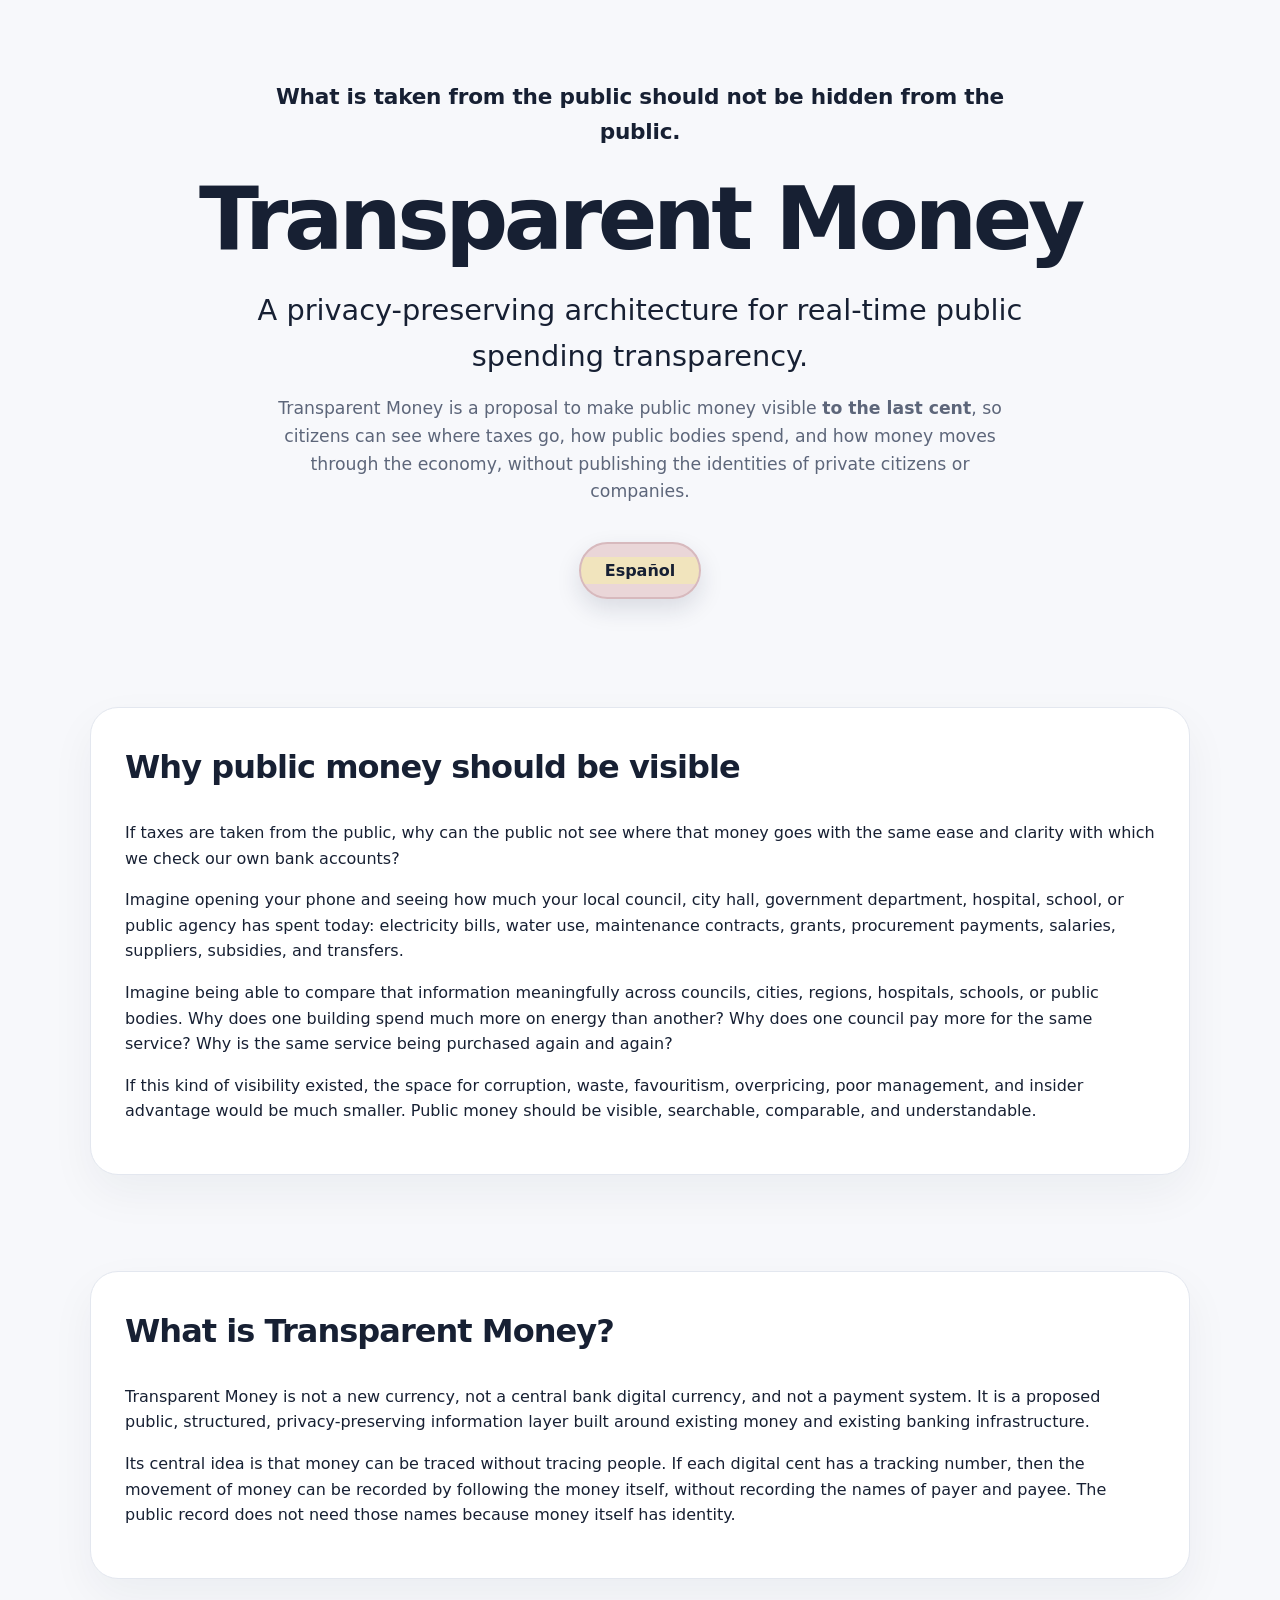
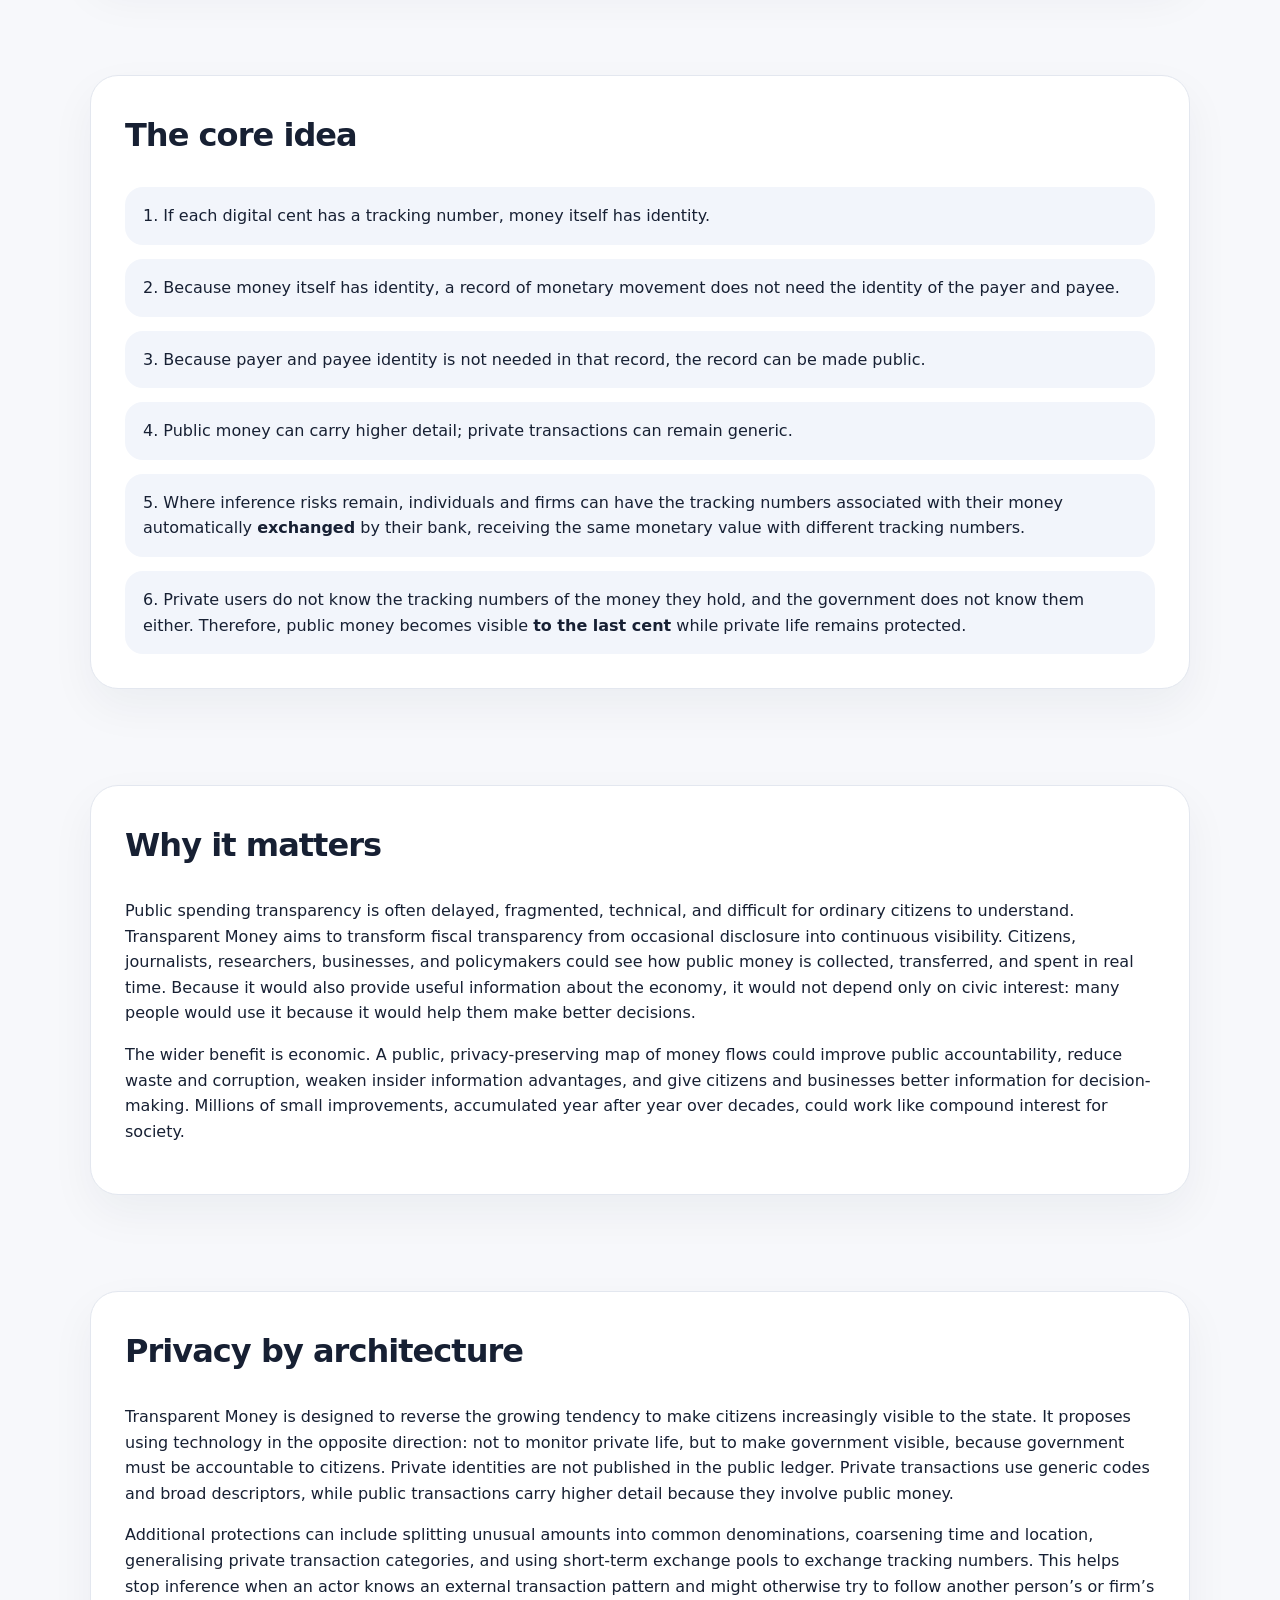
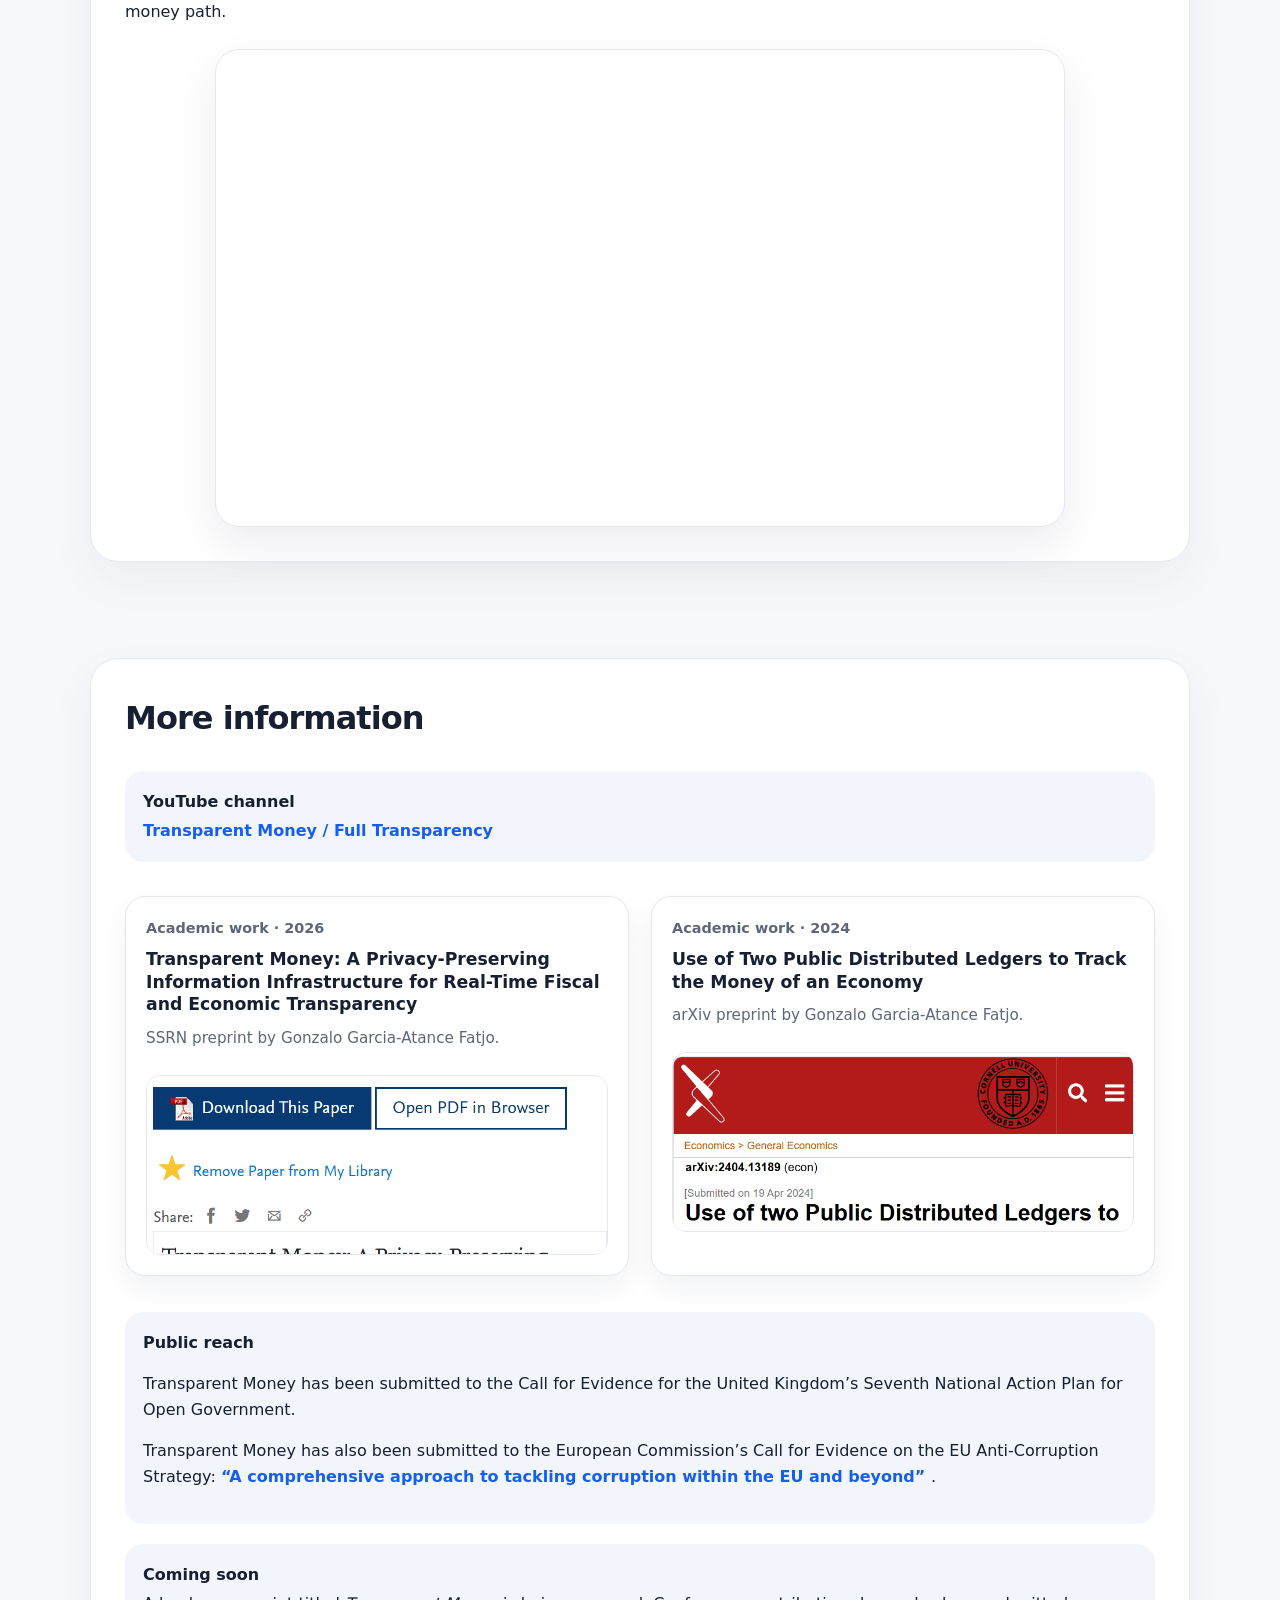
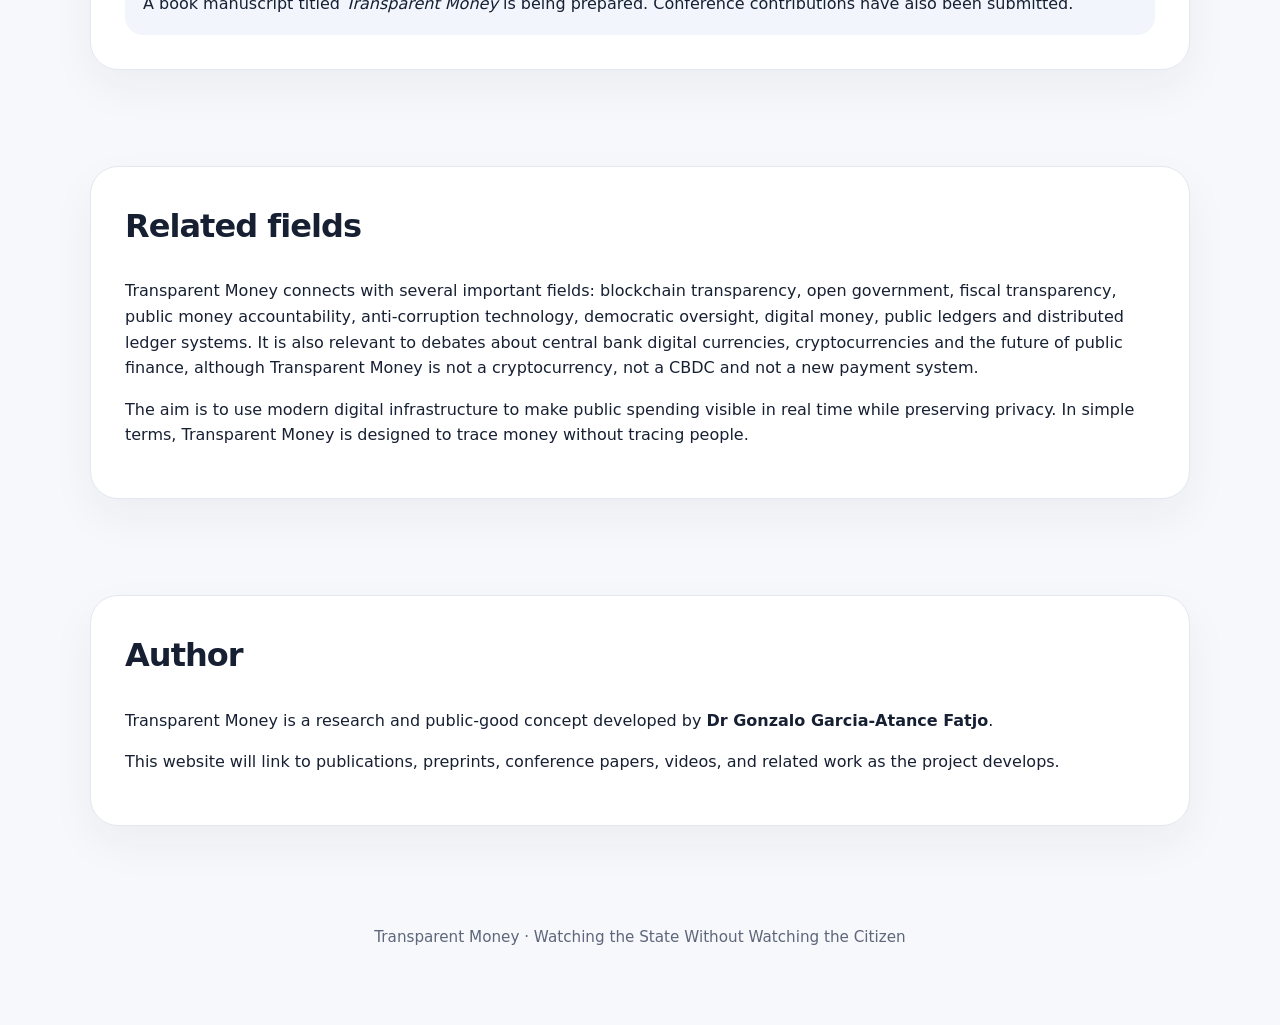
==== index.html @ a5cca890 "Update index.html" ====
<!DOCTYPE html>
<html lang="en">
<head>
  <meta charset="UTF-8">
  <meta name="viewport" content="width=device-width, initial-scale=1.0">

 <title>Transparent Money | Blockchain Transparency for Public Money, Open Government and Anti-Corruption</title>



<meta name="keywords" content="Transparent Money, blockchain transparency, public money, public spending transparency, fiscal transparency, open government, anti-corruption, democracy, digital money, privacy-preserving transparency, public ledger, distributed ledger, government spending, real-time transparency, CBDC, cryptocurrency, accountability, public finance">

  <meta name="description" content="Transparent Money is a privacy-preserving architecture for real-time public spending transparency. It proposes tracing money without tracing people.">

  <link rel="canonical" href="https://transparentmoney.org/">
  <link rel="alternate" hreflang="en" href="https://transparentmoney.org/">
  <link rel="alternate" hreflang="es" href="https://transparentmoney.org/es/">
  <link rel="icon" type="image/png" href="/favicon.png">
  <link rel="stylesheet" href="style.css">
</head>

<body>
  <main>
    <section class="hero">
      <div class="container">
        <p class="moral-tagline">
  What is taken from the public should not be hidden from the public.
</p>

        <h1>Transparent Money</h1>

        <p class="subtitle">
          A privacy-preserving architecture for real-time public spending transparency.
        </p>

        <p class="description">
           Transparent Money is a proposal to make public money visible <strong>to the last cent</strong>,
            so citizens can see where taxes go, how public bodies spend, and how money moves
            through the economy, without publishing the identities of private citizens or companies.
        </p>

        <div class="nav">
                 <a class="language-switch spanish-flag" href="es/">Español</a>
        </div>
      </div>
    </section>

    <section class="section" id="why-public-money">
      <div class="container">
        <div class="card">
          <h2>Why public money should be visible</h2>
    
          <p>
            If taxes are taken from the public, why can the public not see where that money goes
            with the same ease and clarity with which we check our own bank accounts?
          </p>
    
          <p>
            Imagine opening your phone and seeing how much your local council, city hall,
            government department, hospital, school, or public agency has spent today:
            electricity bills, water use, maintenance contracts, grants, procurement payments,
            salaries, suppliers, subsidies, and transfers.
          </p>
    
          <p>
            Imagine being able to compare that information meaningfully across councils,
            cities, regions, hospitals, schools, or public bodies. Why does one building spend
            much more on energy than another? Why does one council pay more for the same service?
            Why is the same service being purchased again and again?
          </p>
    
          <p>
            If this kind of visibility existed, the space for corruption, waste, favouritism,
            overpricing, poor management, and insider advantage would be much smaller.
            Public money should be visible, searchable, comparable, and understandable.
          </p>
        </div>
      </div>
    </section>
    
    <section class="section" id="what-is-transparent-money">
      <div class="container">
        <div class="card">
          <h2>What is Transparent Money?</h2>

          <p>
            Transparent Money is not a new currency, not a central bank digital currency,
            and not a payment system. It is a proposed public, structured, privacy-preserving
            information layer built around existing money and existing banking infrastructure.
          </p>

          <p>
            Its central idea is that money can be traced without tracing people. If each
            digital cent has a tracking number, then the movement of money can be recorded
            by following the money itself, without recording the names of payer and payee.
            The public record does not need those names because money itself has identity.
          </p>
        </div>
      </div>
    </section>

    <section class="section" id="core-idea">
      <div class="container">
        <div class="card">
          <h2>The core idea</h2>

          <div class="steps">
            <div class="step">1. If each digital cent has a tracking number, money itself has identity.</div>
            <div class="step">2. Because money itself has identity, a record of monetary movement does not need the identity of the payer and payee.</div>
            <div class="step">3. Because payer and payee identity is not needed in that record, the record can be made public.</div>
            <div class="step">4. Public money can carry higher detail; private transactions can remain generic.</div>
            <div class="step">5. Where inference risks remain, individuals and firms can have the tracking numbers associated with their money automatically <strong>exchanged</strong> by their bank, receiving the same monetary value with different tracking numbers.</div>
            <div class="step">6. Private users do not know the tracking numbers of the money they hold, and the government does not know them either. Therefore, public money becomes visible <strong>to the last cent</strong> while private life remains protected.</div>
          </div>
        </div>
      </div>
    </section>

    <section class="section" id="why-it-matters">
      <div class="container">
        <div class="card">
          <h2>Why it matters</h2>

         <p>
          Public spending transparency is often delayed, fragmented, technical, and difficult for ordinary
          citizens to understand. Transparent Money aims to transform fiscal transparency
          from occasional disclosure into continuous visibility. Citizens, journalists,
          researchers, businesses, and policymakers could see how public money is collected,
          transferred, and spent in real time. Because it would also provide useful information
          about the economy, it would not depend only on civic interest: many people would use
          it because it would help them make better decisions.
          </p>

          <p>
            The wider benefit is economic. A public, privacy-preserving map of money flows
            could improve public accountability, reduce waste and corruption, weaken insider
            information advantages, and give citizens and businesses better information for
            decision-making. Millions of small improvements, accumulated year after year over
            decades, could work like compound interest for society.
          </p>
        </div>
      </div>
    </section>

    <section class="section" id="privacy">
      <div class="container">
        <div class="card">
          <h2>Privacy by architecture</h2>

          <p>
            Transparent Money is designed to reverse the growing tendency to make citizens increasingly visible to the state.
            It proposes using technology in the opposite direction: not to monitor private life, but to make government visible,
            because government must be accountable to citizens. Private identities are not published in the public ledger. Private transactions
            use generic codes and broad descriptors, while public transactions carry higher
            detail because they involve public money.
          </p>

          <p>
            Additional protections can include splitting unusual amounts into common denominations,
            coarsening time and location, generalising private transaction categories, and using
            short-term exchange pools to exchange tracking numbers. This helps stop inference
            when an actor knows an external transaction pattern and might otherwise try to follow
            another person’s or firm’s money path.
          </p>

          <div class="video-wrapper">
            <iframe
              src="https://www.youtube.com/embed/ULdHFhtc_oI"
              title="Transparent Money video"
              allow="accelerometer; autoplay; clipboard-write; encrypted-media; gyroscope; picture-in-picture; web-share"
              allowfullscreen>
            </iframe>
          </div>
        </div>
      </div>
    </section>

  <section class="section" id="more-information">
  <div class="container">
    <div class="card">
      <h2>More information</h2>

      <div class="link-list">
        <div class="link-item">
          <strong>YouTube channel</strong>
          <a href="https://www.youtube.com/@FullTransparency-GA" target="_blank" rel="noopener">
            Transparent Money / Full Transparency
          </a>
        </div>


<div class="paper-grid">
  <a class="paper-card" href="https://papers.ssrn.com/sol3/papers.cfm?abstract_id=6553941" target="_blank" rel="noopener">
    <div class="paper-card-content">
      <div class="paper-label">Academic work · 2026</div>
      <h3>Transparent Money: A Privacy-Preserving Information Infrastructure for Real-Time Fiscal and Economic Transparency</h3>
      <p>SSRN preprint by Gonzalo Garcia-Atance Fatjo.</p>
   
    </div>
    <img src="images/SSRN.png" alt="SSRN preprint page for Transparent Money">
  </a>

  <a class="paper-card" href="https://arxiv.org/abs/2404.13189" target="_blank" rel="noopener">
    <div class="paper-card-content">
      <div class="paper-label">Academic work · 2024</div>
      <h3>Use of Two Public Distributed Ledgers to Track the Money of an Economy</h3>
      <p>arXiv preprint by Gonzalo Garcia-Atance Fatjo.</p>
    
    </div>
    <img src="images/arxiv.png" alt="arXiv preprint page for Use of Two Public Distributed Ledgers to Track the Money of an Economy">
  </a>
</div>

      
<div class="link-list">
  <div class="link-item">
    <strong>Public reach</strong>
    <p>
      Transparent Money has been submitted to the Call for Evidence for the United Kingdom’s
      Seventh National Action Plan for Open Government.
    </p>
    <p>
      Transparent Money has also been submitted to the European Commission’s Call for Evidence
      on the EU Anti-Corruption Strategy:
      <a href="https://ec.europa.eu/info/law/better-regulation/have-your-say/initiatives/17212-EU-anti-corruption-strategy-a-comprehensive-approach-to-tackling-corruption-within-the-EU-and-beyond/F33502503_en" target="_blank" rel="noopener">
        “A comprehensive approach to tackling corruption within the EU and beyond”
      </a>.
    </p>
  </div>
</div>
        </div>
    <div class="link-list">
        <div class="link-item">
          <strong>Coming soon</strong>
          A book manuscript titled <em>Transparent Money</em> is being prepared.
          Conference contributions have also been submitted.
        </div>
         </a>
        </div>
      </div>
    </div>
  </div>
</section>


    
 <section class="section" id="related-fields">
  <div class="container">
    <div class="card">
      <h2>Related fields</h2>

      <p>
        Transparent Money connects with several important fields: blockchain transparency,
        open government, fiscal transparency, public money accountability, anti-corruption
        technology, democratic oversight, digital money, public ledgers and distributed ledger
        systems. It is also relevant to debates about central bank digital currencies,
        cryptocurrencies and the future of public finance, although Transparent Money is not
        a cryptocurrency, not a CBDC and not a new payment system.
      </p>

      <p>
        The aim is to use modern digital infrastructure to make public spending visible in
        real time while preserving privacy. In simple terms, Transparent Money is designed
        to trace money without tracing people.
      </p>
    </div>
  </div>
</section>
    
    <section class="section" id="author">
      <div class="container">
        <div class="card">
          <h2>Author</h2>

          <p>
            Transparent Money is a research and public-good concept developed by
            <strong>Dr Gonzalo Garcia-Atance Fatjo</strong>.
          </p>

          <p>
            This website will link to publications, preprints, conference papers, videos,
            and related work as the project develops.
          </p>
        </div>
      </div>
    </section>
   
  </main>

  <footer>
    <div class="container">
      <p>
        Transparent Money · Watching the State Without Watching the Citizen
      </p>
    </div>
  </footer>
  
  <!-- Cloudflare Web Analytics -->
  <script defer src='https://static.cloudflareinsights.com/beacon.min.js' data-cf-beacon='{"token": "f0935cd1b47f458ba0637c653352cdf0"}'></script>
  <!-- End Cloudflare Web Analytics -->
</body>
</html>
---- style.css ----
:root {
  --bg: #f7f8fb;
  --text: #172033;
  --muted: #5d667a;
  --card: #ffffff;
  --line: #e3e7ef;
  --accent: #155eef;
  --accent-dark: #0f3fa8;
}

* {
  box-sizing: border-box;
}

body {
  margin: 0;
  font-family: system-ui, -apple-system, BlinkMacSystemFont, "Segoe UI", sans-serif;
  background: var(--bg);
  color: var(--text);
  line-height: 1.6;
}

.container {
  width: min(1100px, 92%);
  margin: 0 auto;
}

.hero {
  padding: 80px 0 60px;
  text-align: center;
}

.badge {
  display: inline-block;
  padding: 6px 14px;
  border: 1px solid var(--line);
  border-radius: 999px;
  background: white;
  color: var(--muted);
  font-size: 0.9rem;
  margin-bottom: 24px;
}

h1 {
  font-size: clamp(2.8rem, 7vw, 5.5rem);
  line-height: 1;
  margin: 0;
  letter-spacing: -0.05em;
}

.subtitle {
  font-size: clamp(1.2rem, 3vw, 1.8rem);
  margin: 24px auto 16px;
  max-width: 780px;
  color: var(--text);
}

.description {
  max-width: 760px;
  margin: 0 auto 36px;
  color: var(--muted);
  font-size: 1.08rem;
}

.language-grid {
  display: grid;
  grid-template-columns: repeat(2, minmax(0, 1fr));
  gap: 18px;
  max-width: 720px;
  margin: 0 auto;
}

.language-card {
  display: block;
  padding: 28px;
  background: var(--card);
  border: 1px solid var(--line);
  border-radius: 24px;
  text-decoration: none;
  color: var(--text);
  box-shadow: 0 18px 45px rgba(20, 30, 60, 0.06);
  transition: transform 0.18s ease, box-shadow 0.18s ease;
}

.language-card:hover {
  transform: translateY(-3px);
  box-shadow: 0 22px 55px rgba(20, 30, 60, 0.10);
}

.language-card h2 {
  margin: 0 0 8px;
  font-size: 1.5rem;
}

.language-card p {
  margin: 0;
  color: var(--muted);
}

.section {
  padding: 48px 0;
}

.card {
  background: var(--card);
  border: 1px solid var(--line);
  border-radius: 28px;
  padding: 34px;
  box-shadow: 0 18px 45px rgba(20, 30, 60, 0.05);
}

.card h2 {
  margin-top: 0;
  font-size: 2rem;
  letter-spacing: -0.03em;
}

.steps {
  display: grid;
  gap: 14px;
  margin-top: 20px;
}

.step {
  padding: 16px 18px;
  border-radius: 18px;
  background: #f2f5fb;
  color: var(--text);
}

footer {
  padding: 36px 0 60px;
  text-align: center;
  color: var(--muted);
  font-size: 0.95rem;
}

@media (max-width: 700px) {
  .hero {
    padding-top: 54px;
  }

  .language-grid {
    grid-template-columns: 1fr;
  }

  .card {
    padding: 24px;
  }
}

.nav {
  display: flex;
  justify-content: center;
  gap: 12px;
  flex-wrap: wrap;
  margin-top: 28px;
}

.nav a,
.button-link {
  display: inline-block;
  padding: 10px 16px;
  border-radius: 999px;
  background: var(--card);
  border: 1px solid var(--line);
  color: var(--text);
  text-decoration: none;
  font-weight: 600;
}

.nav a:hover,
.button-link:hover {
  border-color: var(--accent);
  color: var(--accent);
}

.video-wrapper {
  position: relative;
  width: 100%;
  max-width: 850px;
  margin: 24px auto 0;
  aspect-ratio: 16 / 9;
  border-radius: 24px;
  overflow: hidden;
  border: 1px solid var(--line);
  box-shadow: 0 18px 45px rgba(20, 30, 60, 0.08);
}

.video-wrapper iframe {
  width: 100%;
  height: 100%;
  border: 0;
}

.link-list {
  display: grid;
  gap: 16px;
  margin-top: 20px;
}

.link-item {
  padding: 18px;
  border-radius: 18px;
  background: #f2f5fb;
}

.link-item strong {
  display: block;
  margin-bottom: 4px;
}

.link-item a {
  color: var(--accent);
  font-weight: 600;
  text-decoration: none;
}

.link-item a:hover {
  text-decoration: underline;
}

.note {
  color: var(--muted);
  font-size: 0.98rem;
}

.author-grid {
  display: grid;
  grid-template-columns: 1fr;
  gap: 20px;
}

.small-title {
  font-size: 1rem;
  text-transform: uppercase;
  letter-spacing: 0.08em;
  color: var(--muted);
  margin-bottom: 10px;
}

.language-switch {
  background: #ffd43b !important;
  color: #172033 !important;
  border: 2px solid #172033 !important;
  font-weight: 800 !important;
  box-shadow: 0 10px 25px rgba(20, 30, 60, 0.18);
}

.language-switch:hover {
  background: #ffb703 !important;
  color: #172033 !important;
  transform: translateY(-2px);
}

.nav a.spanish-flag {
  background: linear-gradient(
    to bottom,
    #ead6d8 0%,
    #ead6d8 24%,
    #f1e4bd 24%,
    #f1e4bd 76%,
    #ead6d8 76%,
    #ead6d8 100%
  ) !important;
  color: #172033 !important;
  border: 2px solid #d7b9bd !important;
  font-weight: 850 !important;
  padding: 14px 24px !important;
  box-shadow: 0 10px 24px rgba(20, 30, 60, 0.13);
}

.nav a.spanish-flag:hover {
  transform: translateY(-2px);
  box-shadow: 0 14px 30px rgba(20, 30, 60, 0.18);
  filter: saturate(1.15);
}

.moral-tagline {
  max-width: 760px;
  margin: 0 auto 26px;
  font-size: clamp(1.05rem, 2vw, 1.35rem);
  font-weight: 700;
  color: var(--text);
  letter-spacing: -0.01em;
}

.paper-grid {
  display: grid;
  grid-template-columns: repeat(2, minmax(0, 1fr));
  gap: 22px;
  margin-top: 18px;
}

.paper-card {
  display: flex;
  flex-direction: column;
  background: #ffffff;
  border: 1px solid var(--line);
  border-radius: 20px;
  overflow: hidden;
  text-decoration: none;
  color: var(--text);
  box-shadow: 0 12px 28px rgba(20, 30, 60, 0.06);
  transition: transform 0.18s ease, box-shadow 0.18s ease;
}

.paper-card:hover {
  transform: translateY(-3px);
  box-shadow: 0 18px 36px rgba(20, 30, 60, 0.10);
}

.paper-card-content {
  padding: 20px 20px 14px;
}

.paper-label {
  font-size: 0.9rem;
  color: var(--muted);
  margin-bottom: 8px;
  font-weight: 700;
}

.paper-card h3 {
  margin: 0 0 10px;
  font-size: 1.08rem;
  line-height: 1.32;
}

.paper-card p {
  margin: 0 0 10px;
  color: var(--muted);
  font-size: 0.95rem;
}

.paper-link {
  color: var(--accent);
  font-weight: 700;
  font-size: 0.95rem;
}

.paper-card img {
  display: block;
  width: calc(100% - 40px);
  height: 180px;
  object-fit: cover;
  object-position: top left;
  margin: 0 20px 20px;
  border: 1px solid var(--line);
  border-radius: 14px;
}

/* Phone and narrow screens: one column */
@media (max-width: 800px) {
  .paper-grid {
    grid-template-columns: 1fr;
  }

  .paper-card img {
    height: 170px;
  }
}
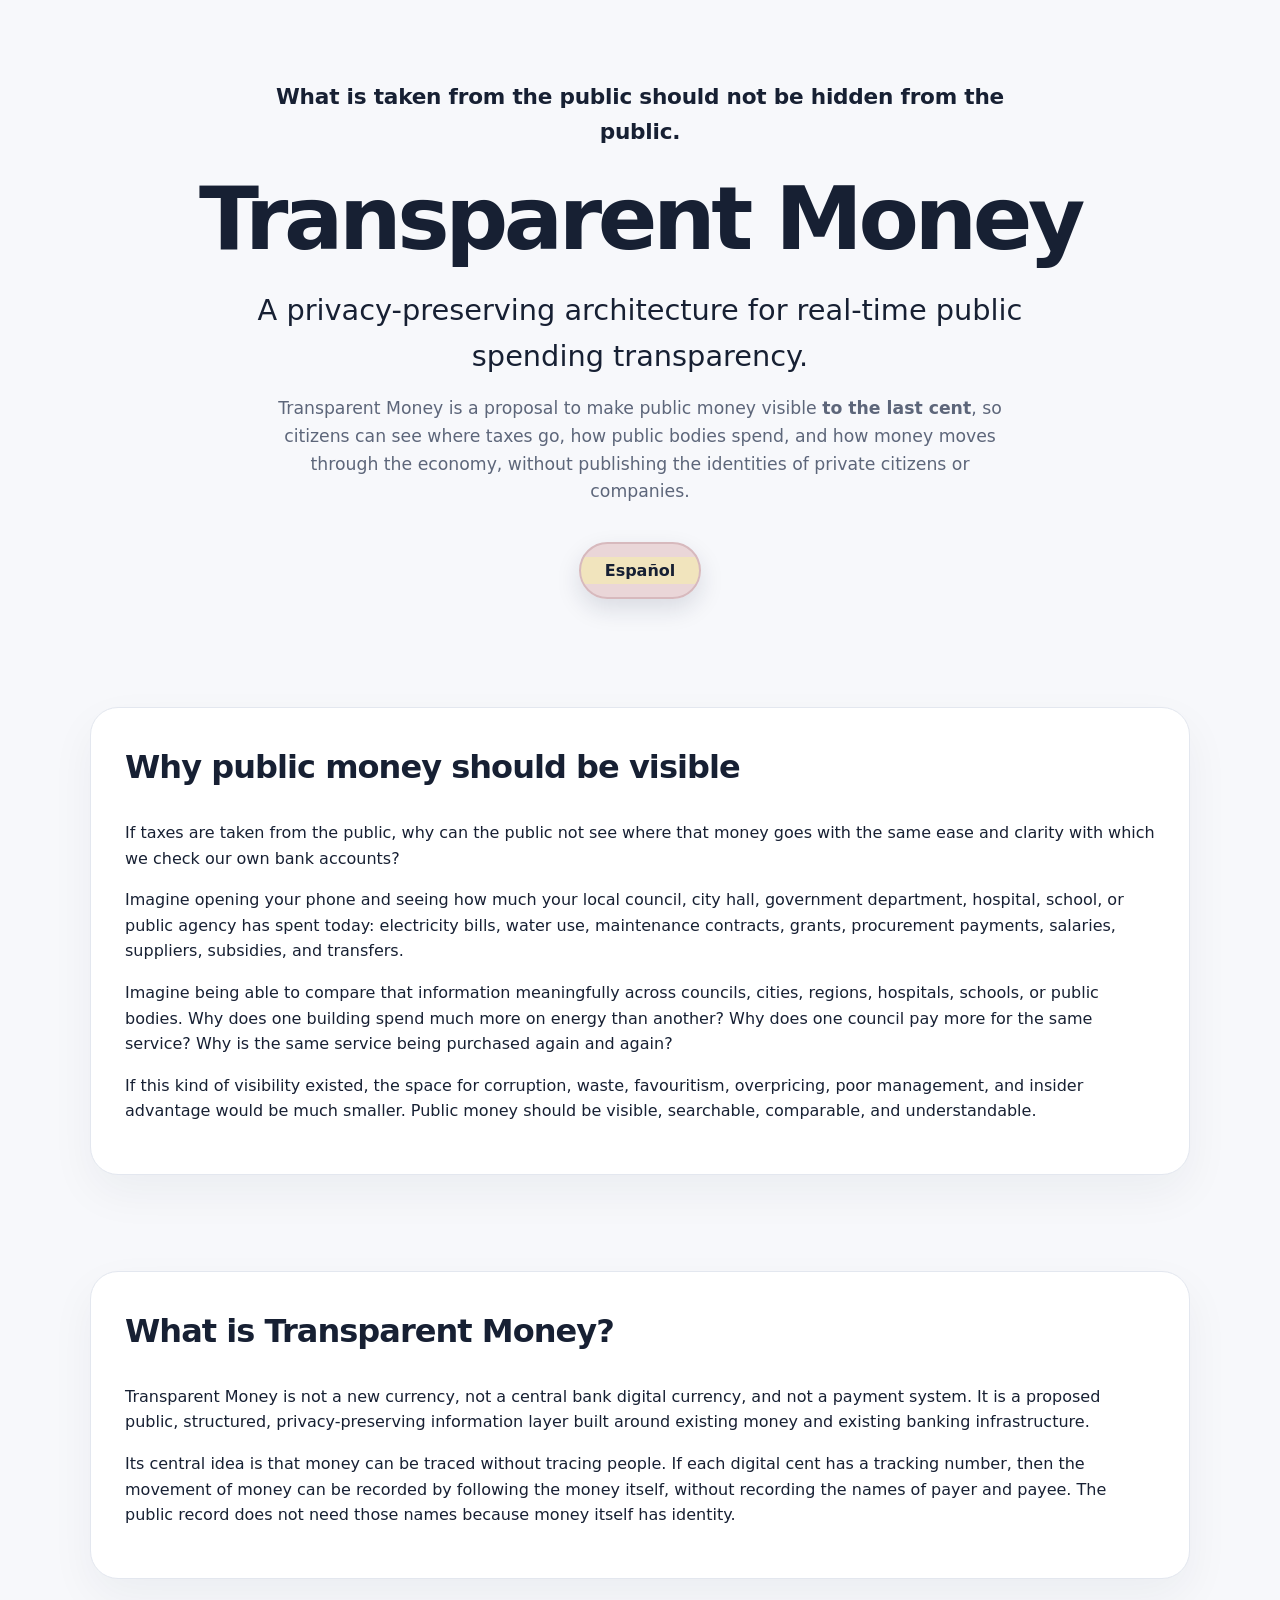
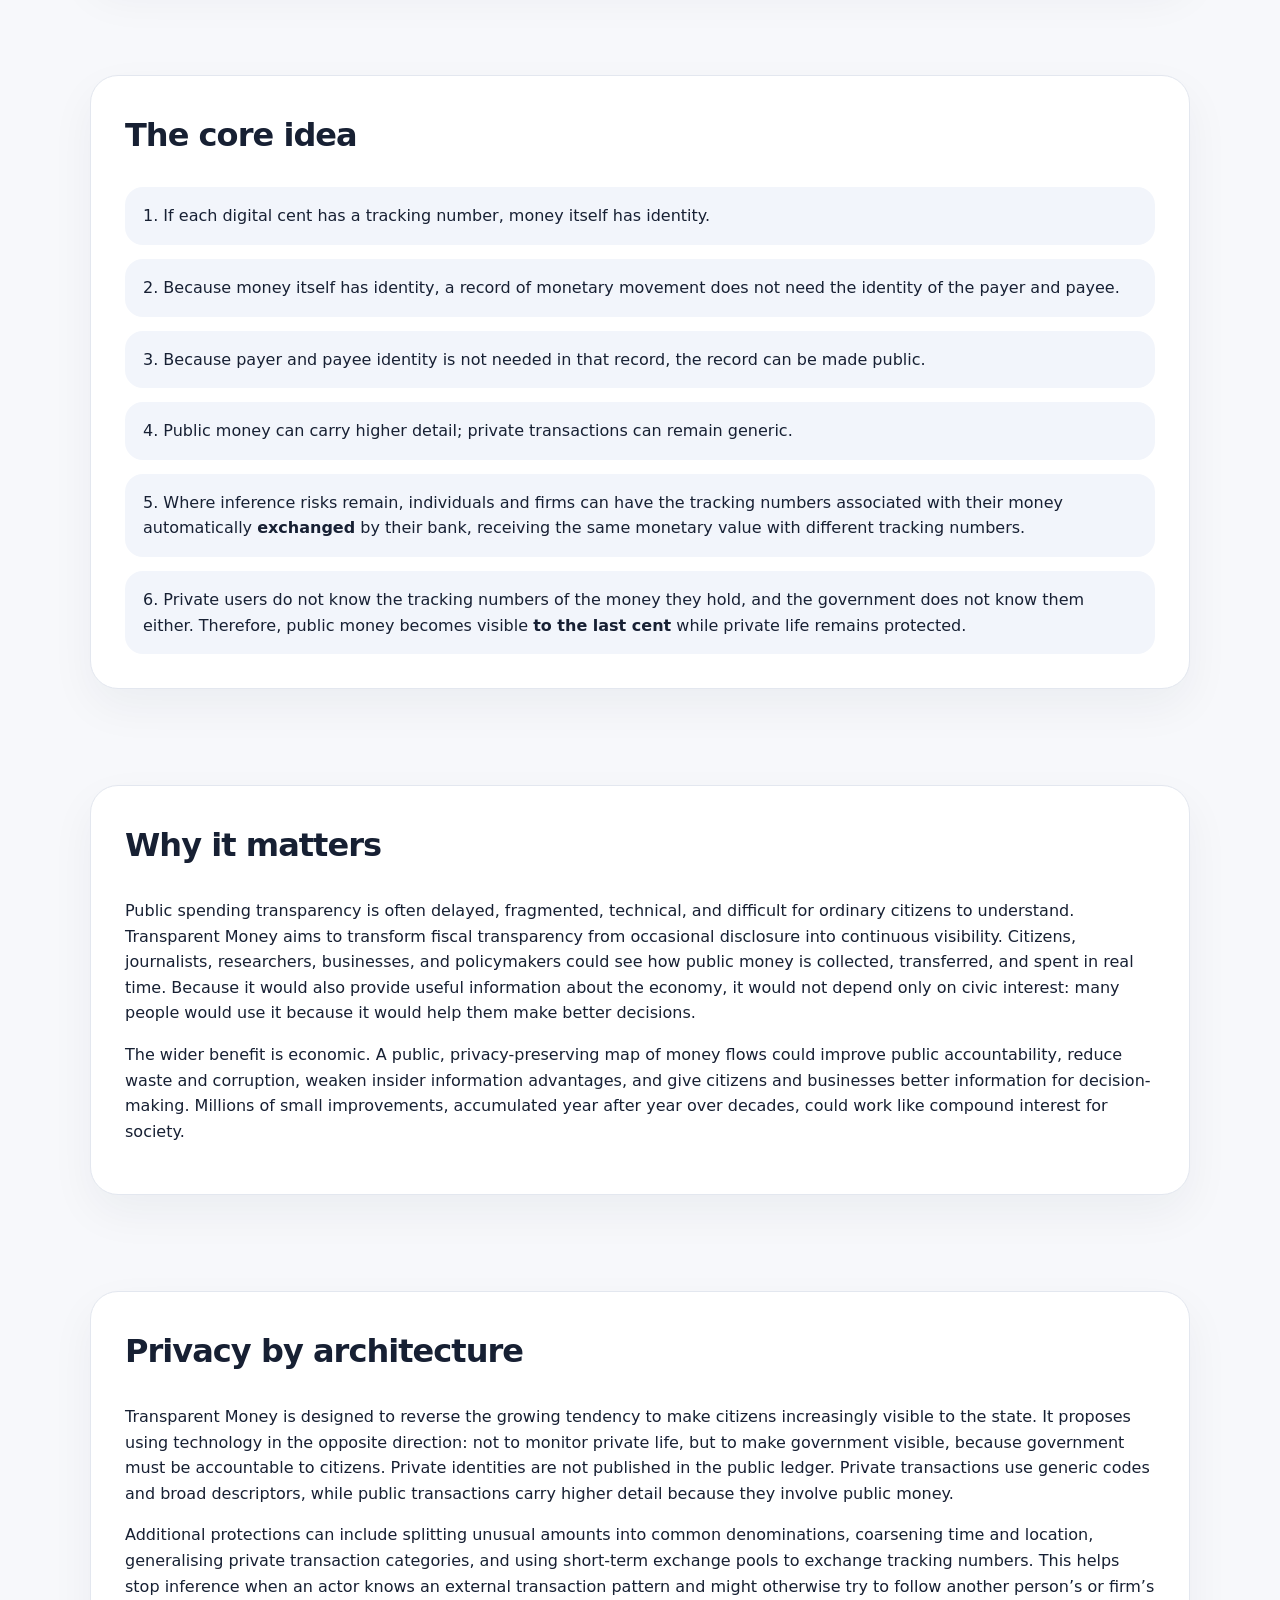
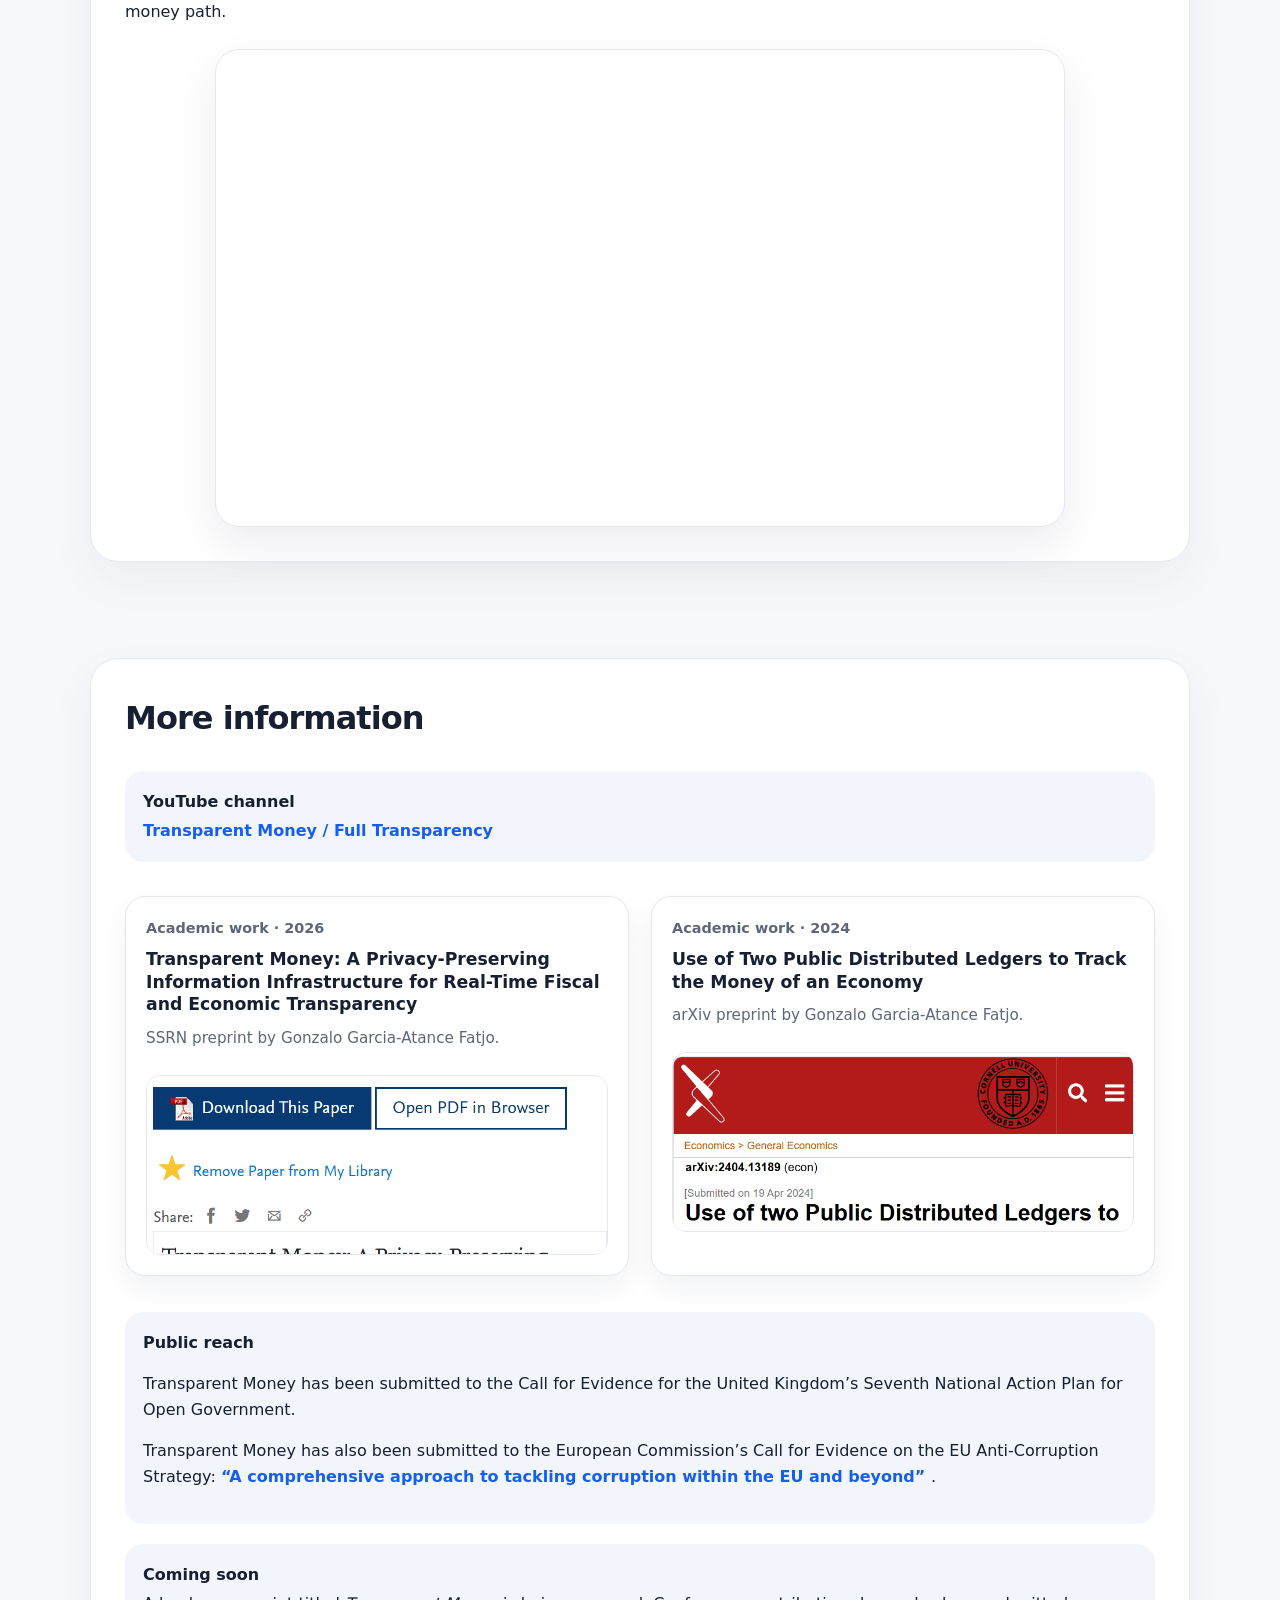
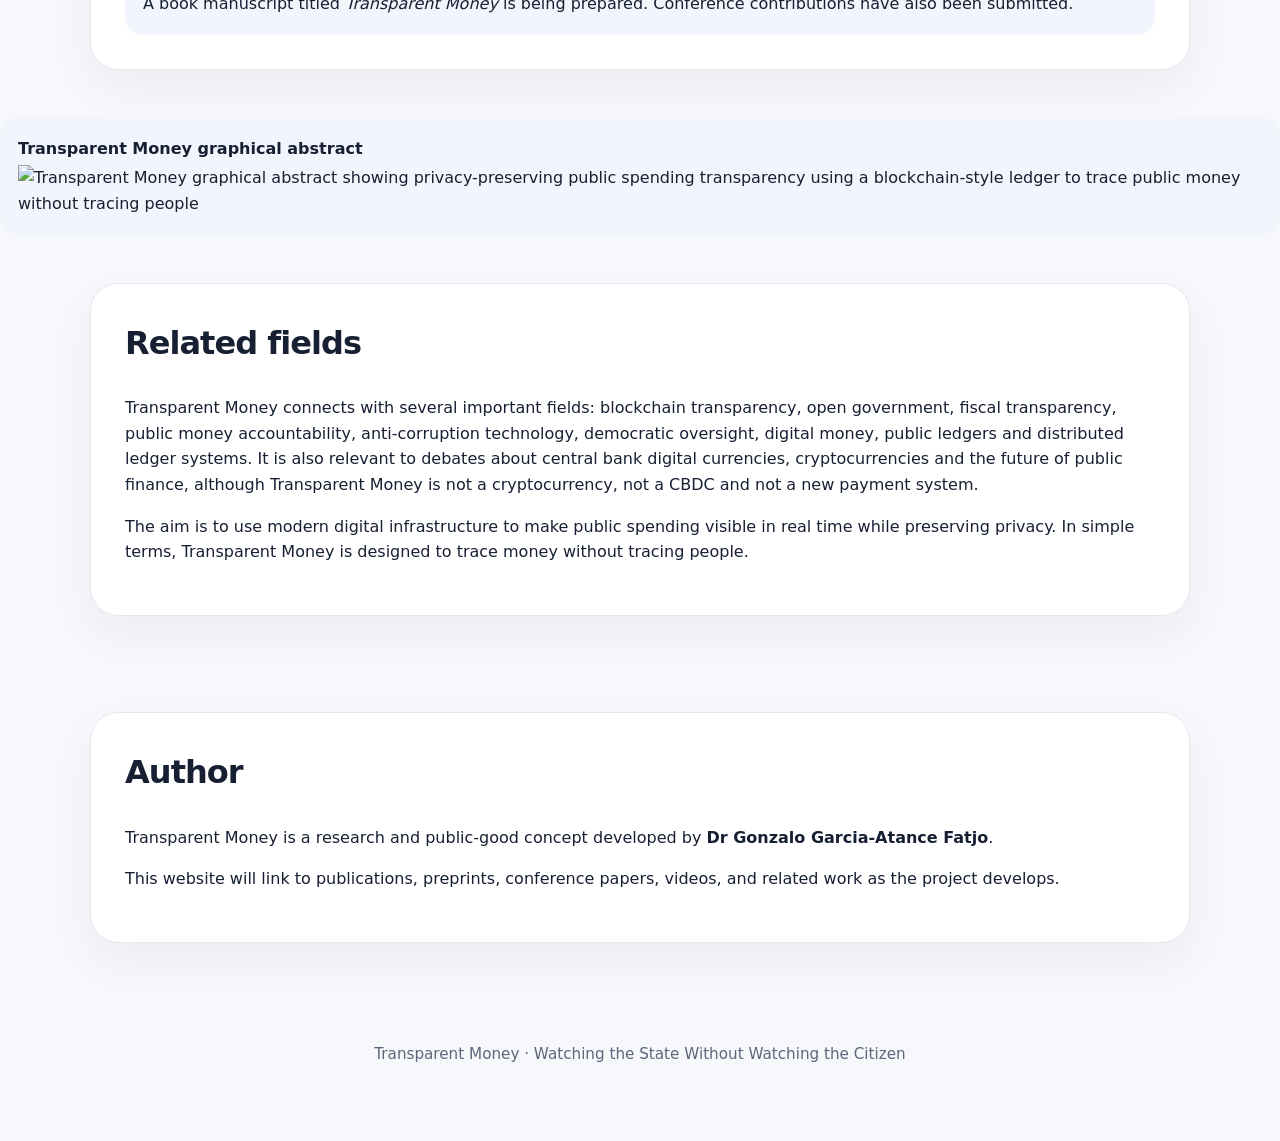
==== commit 9ff34a3f: "Update index.html" ====
--- a/index.html
+++ b/index.html
@@ -242,7 +242,14 @@
   </div>
 </section>
 
-
+<div class="link-item">
+  <strong>Transparent Money graphical abstract</strong>
+  <img
+    src="images/transparent-money-graphical-abstract-public-spending-transparency-privacy-preserving-blockchain-ledger.png"
+    alt="Transparent Money graphical abstract showing privacy-preserving public spending transparency using a blockchain-style ledger to trace public money without tracing people"
+    class="graphical-abstract"
+  >
+</div>
     
  <section class="section" id="related-fields">
   <div class="container">
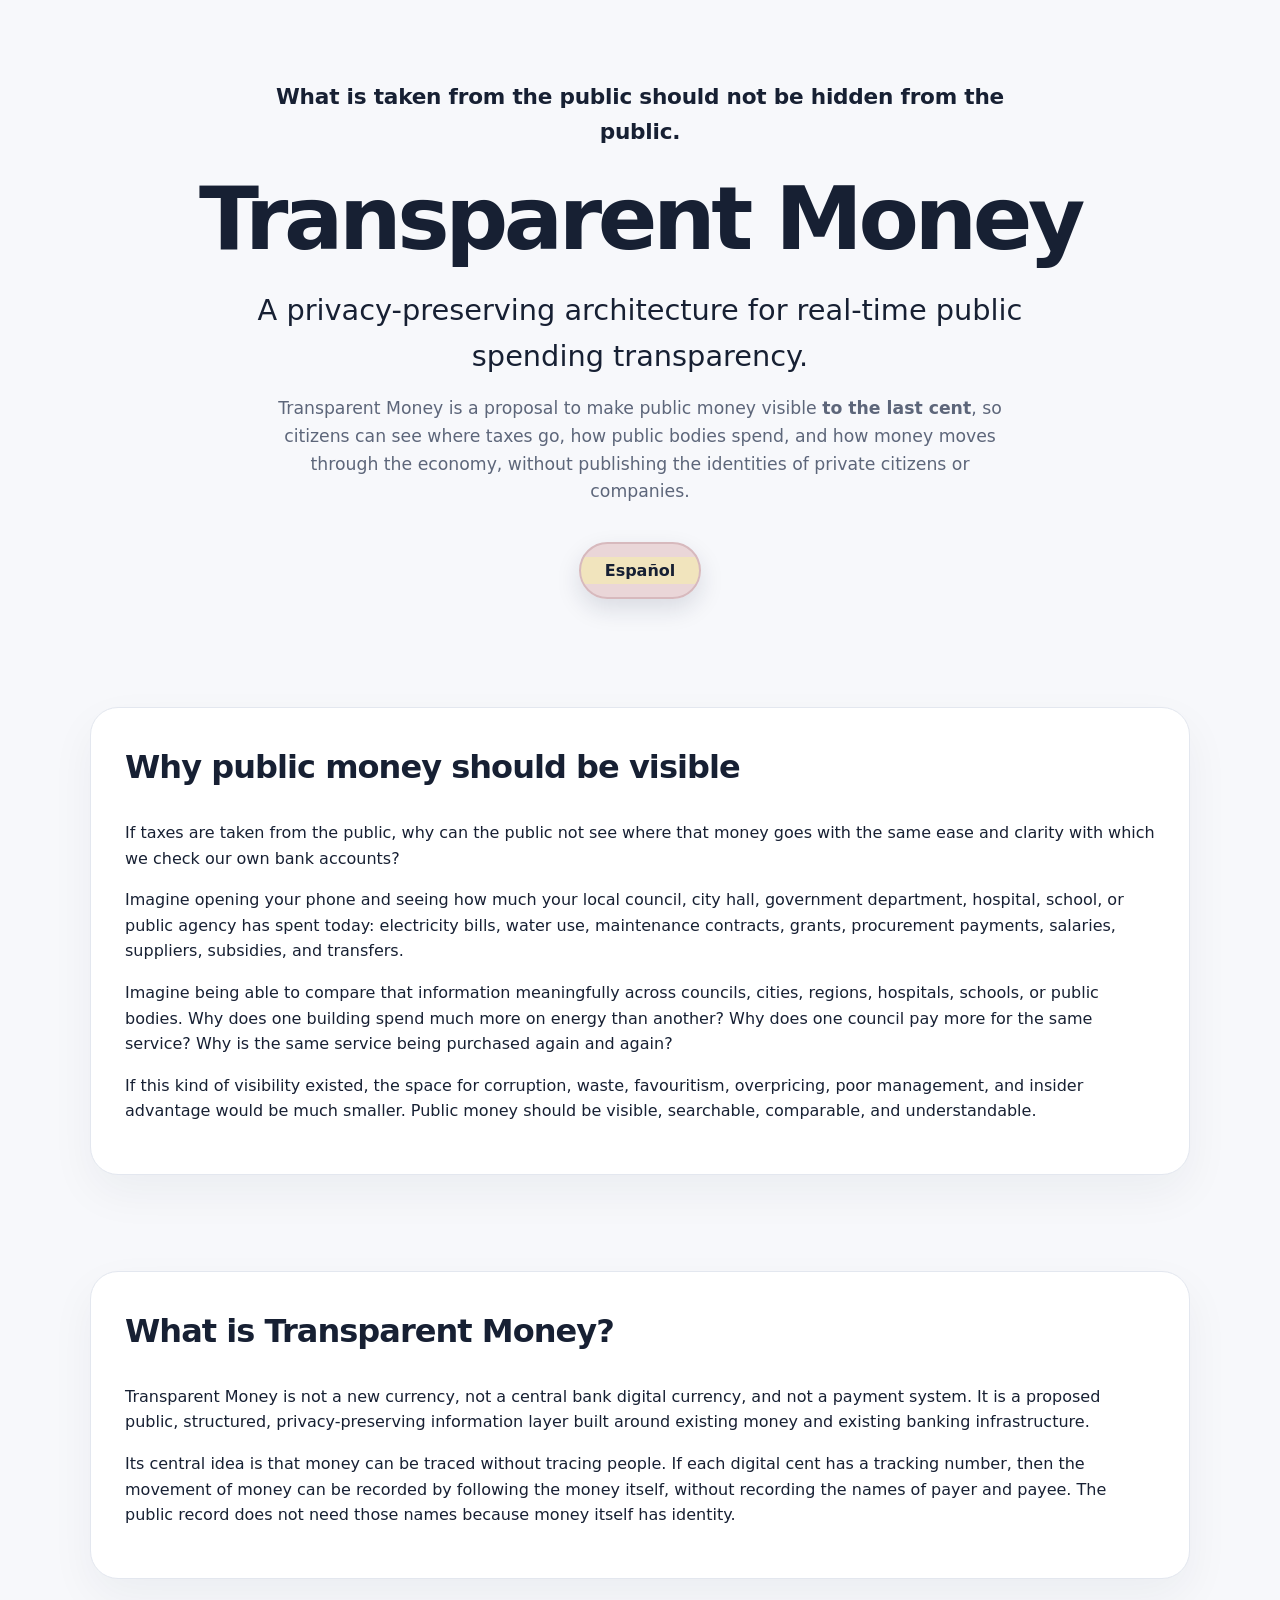
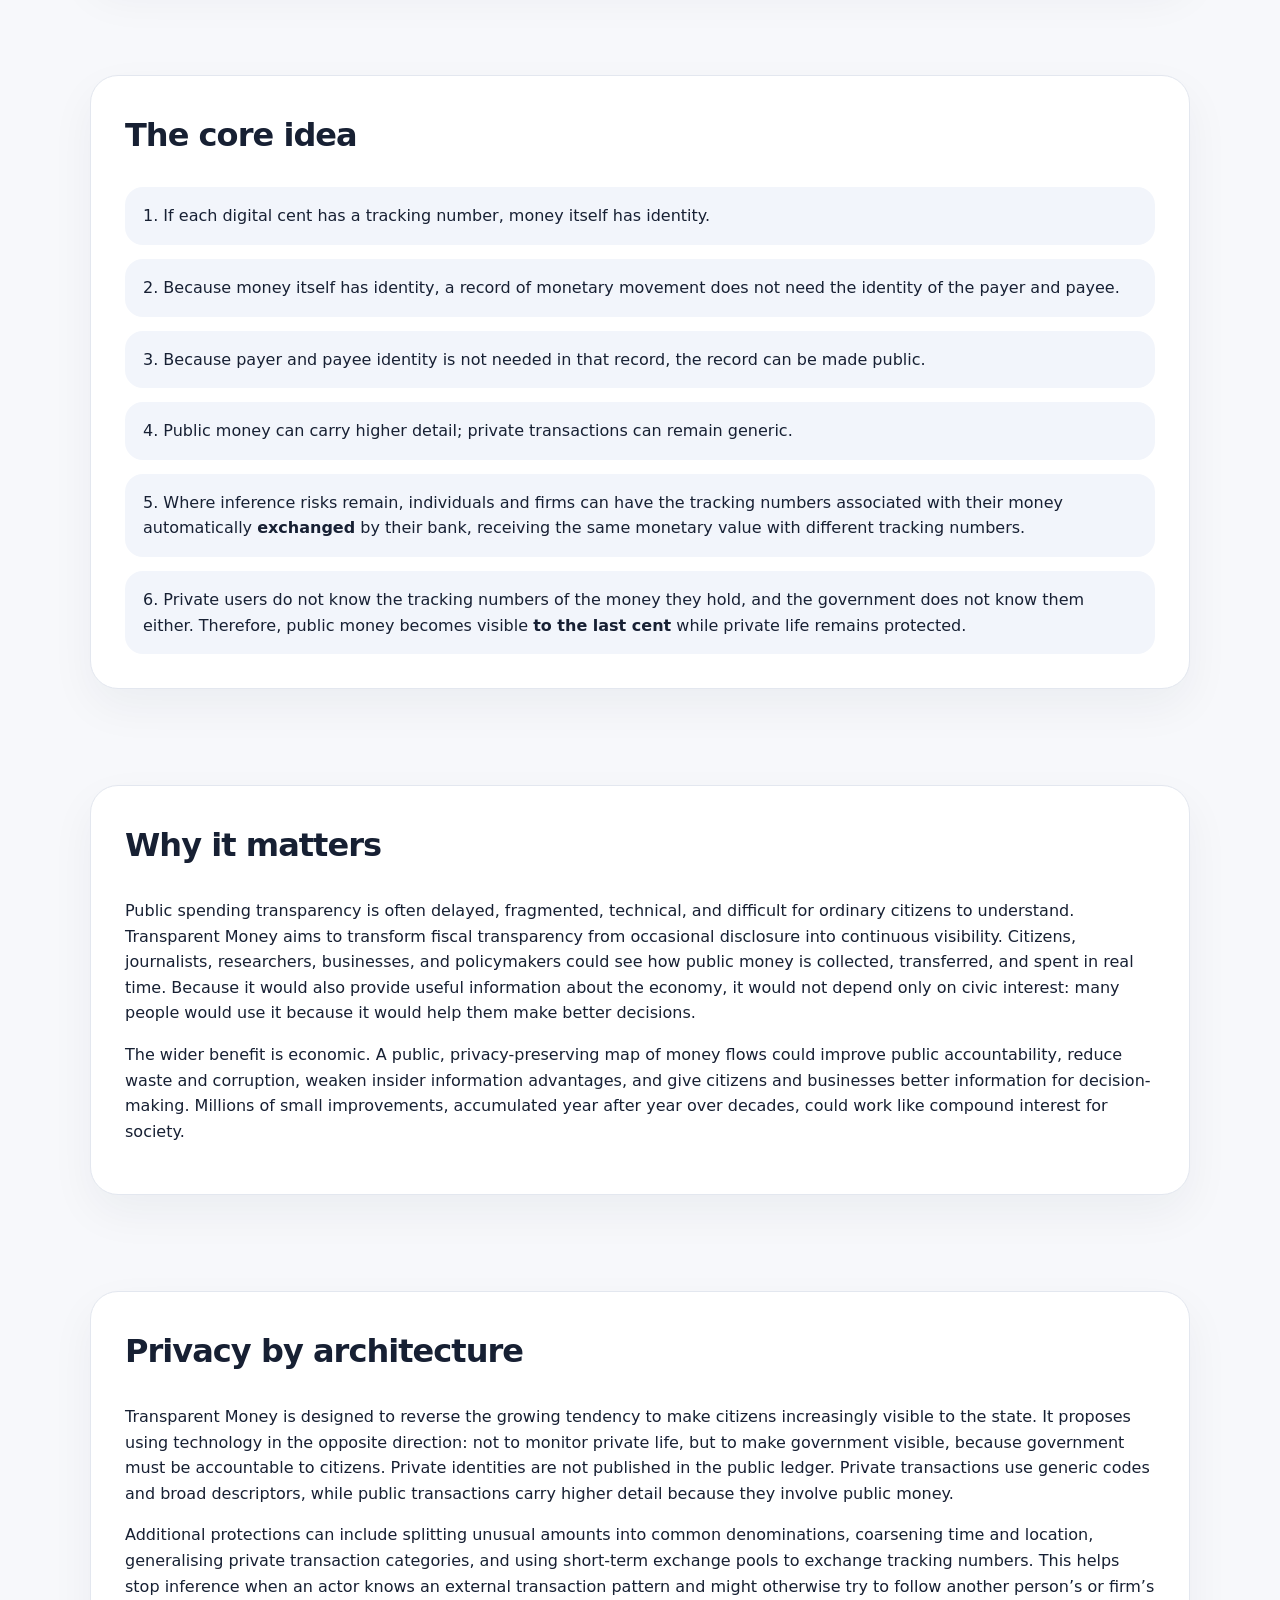
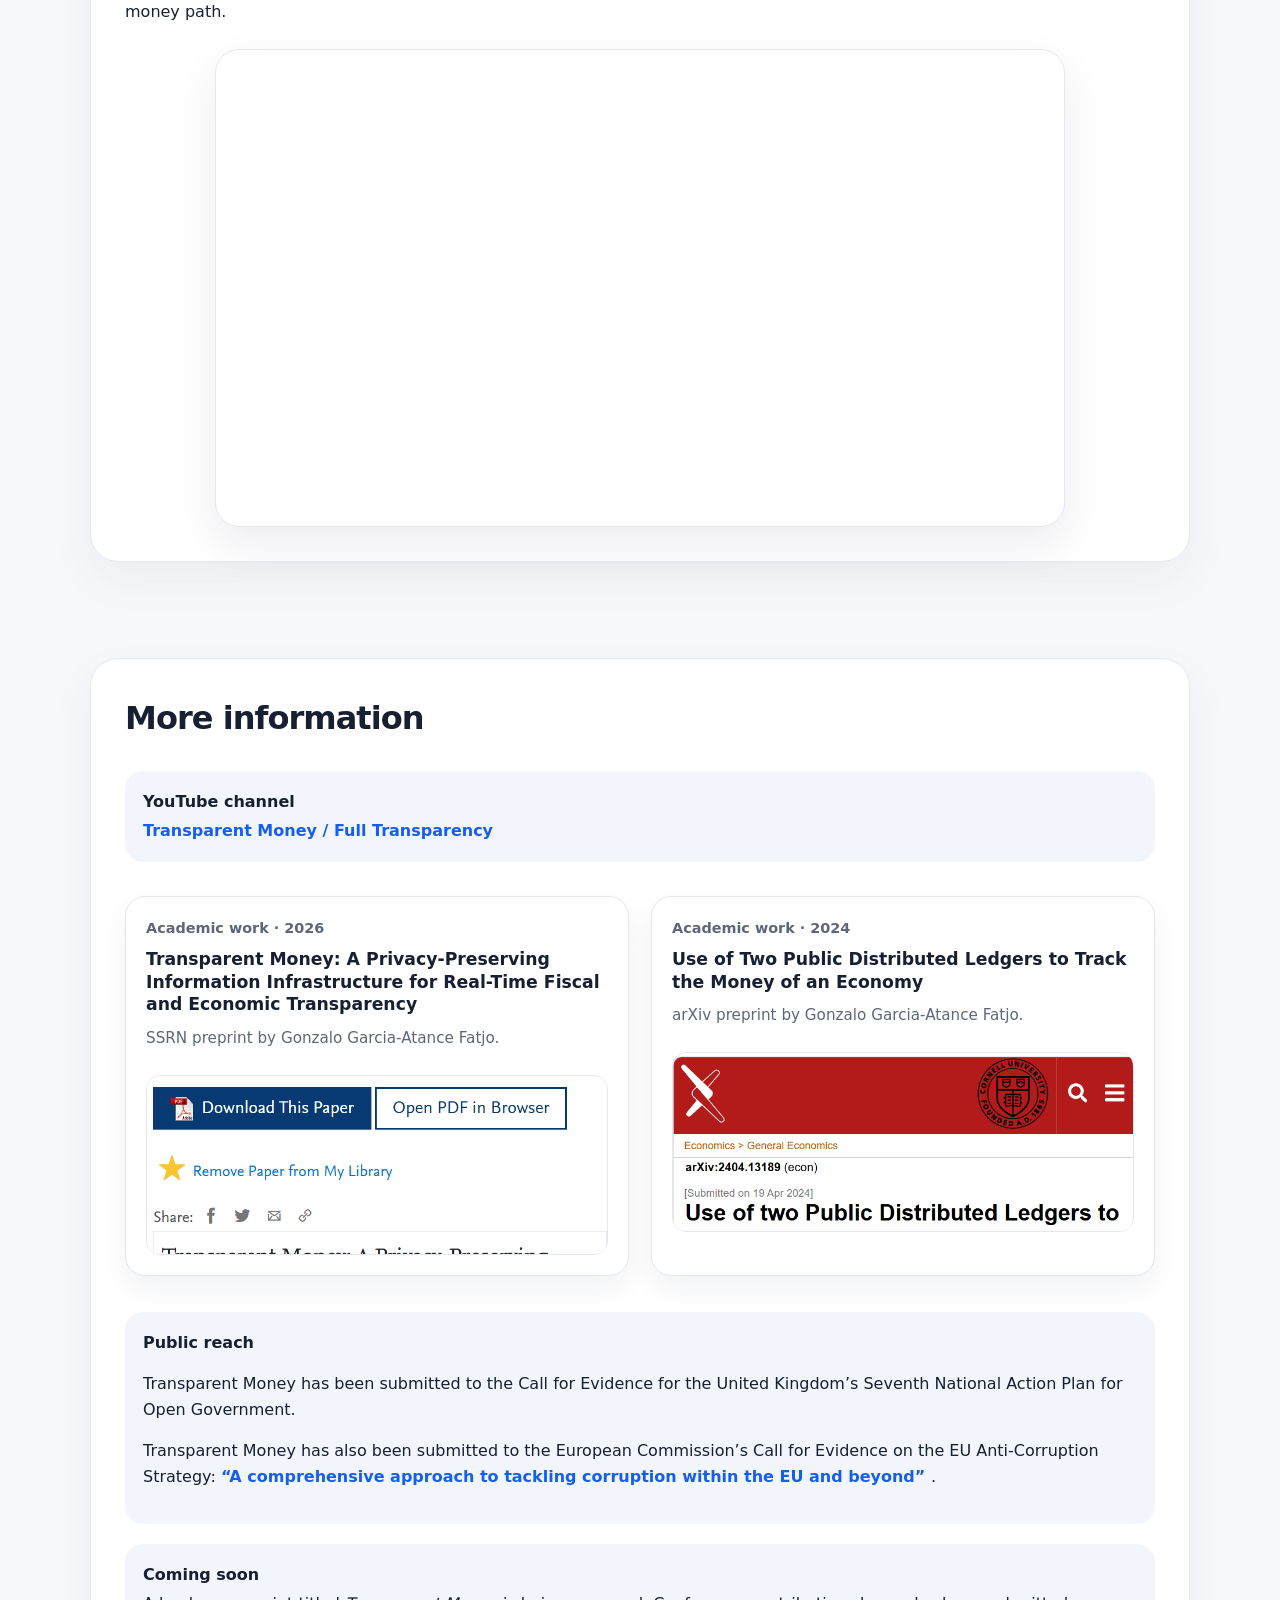
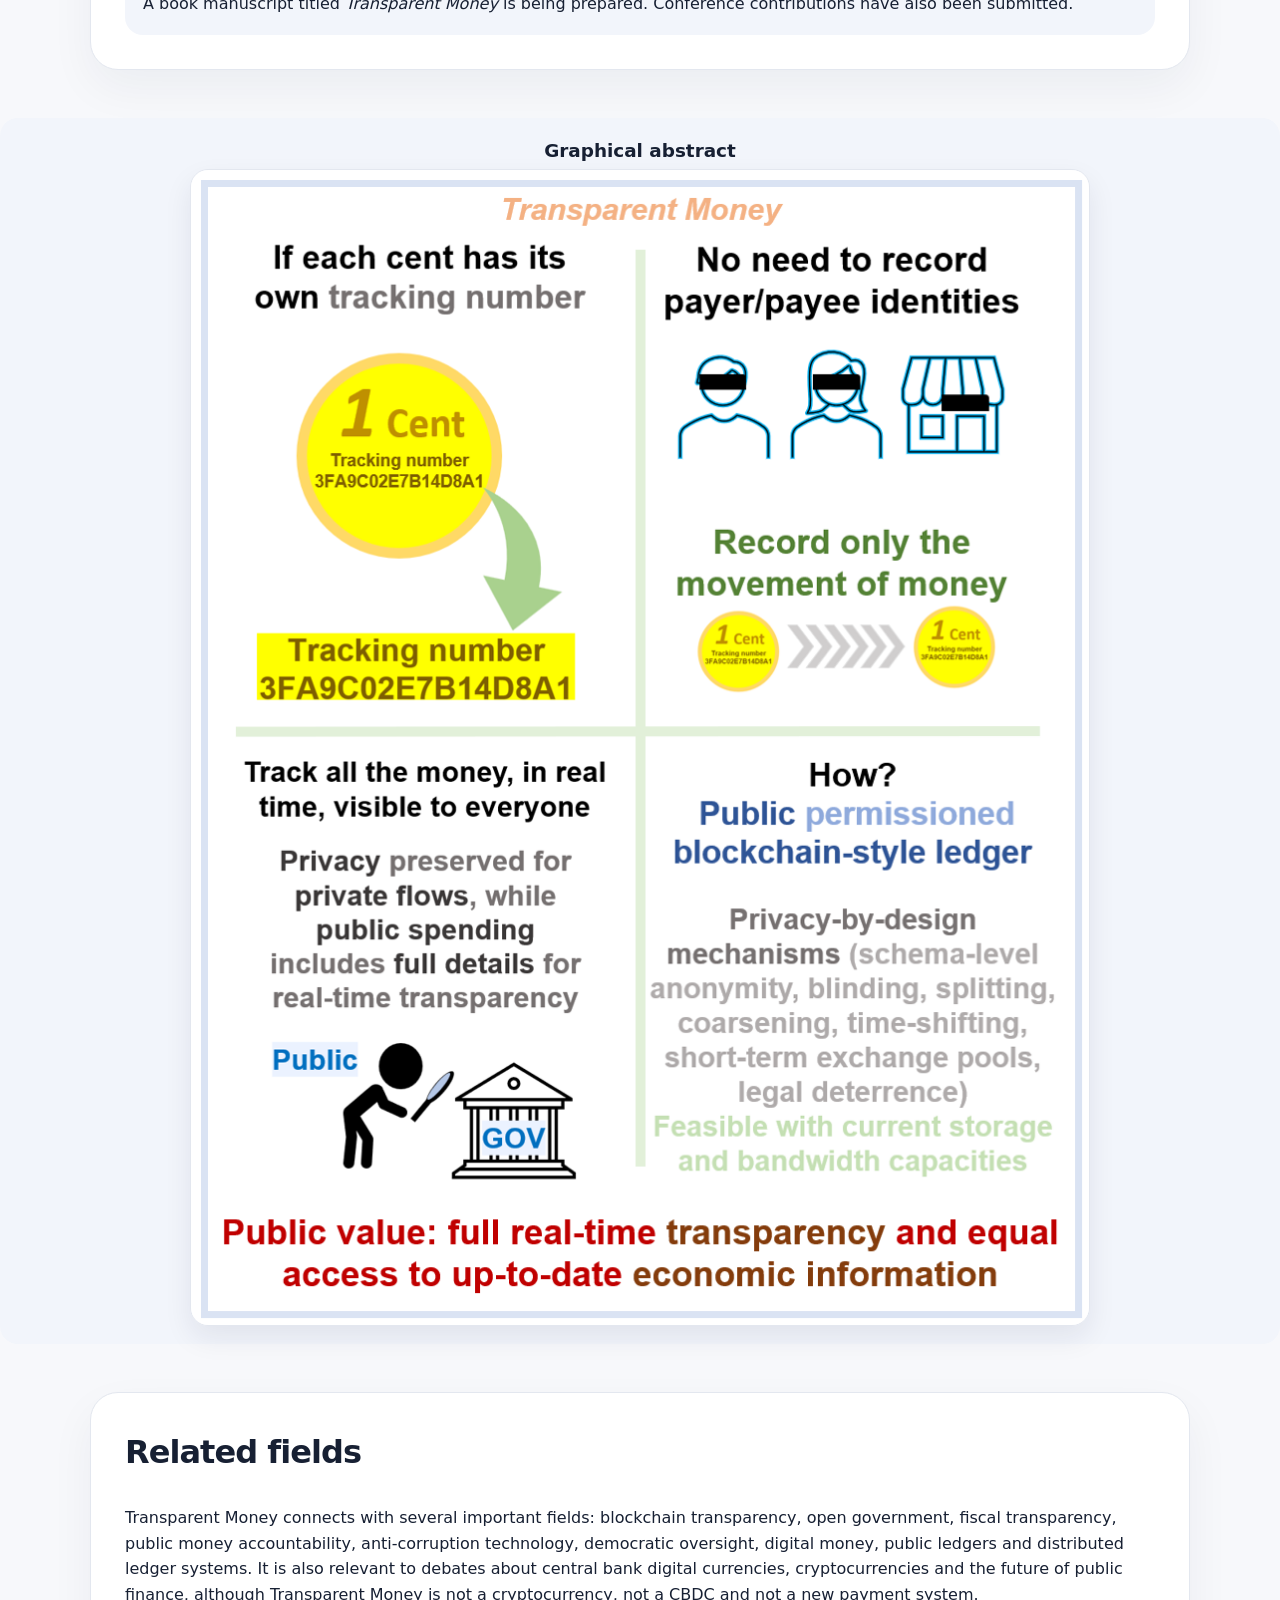
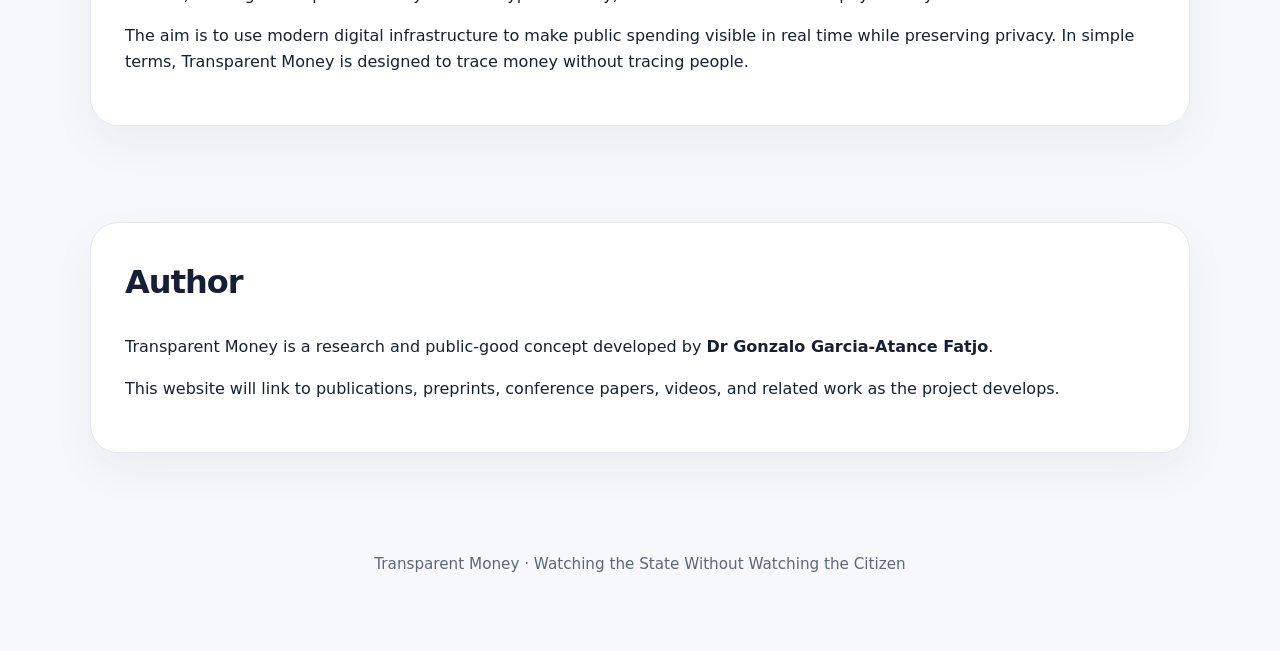
==== commit b2deb278: "Update index.html" ====
--- a/index.html
+++ b/index.html
@@ -242,8 +242,8 @@
   </div>
 </section>
 
-<div class="link-item">
-  <strong>Transparent Money graphical abstract</strong>
+<div class="link-item graphical-abstract-block">
+  <strong class="graphical-abstract-title">Graphical abstract</strong>
   <img
     src="images/transparent-money-graphical-abstract-public-spending-transparency-privacy-preserving-blockchain-ledger.png"
     alt="Transparent Money graphical abstract showing privacy-preserving public spending transparency using a blockchain-style ledger to trace public money without tracing people"
--- a/style.css
+++ b/style.css
@@ -350,6 +350,25 @@
   border-radius: 14px;
 }
 
+.graphical-abstract {
+  display: block;
+  width: min(100%, 760px);
+  height: auto;
+  margin: 22px auto 0;
+  border: 1px solid var(--line);
+  border-radius: 18px;
+  box-shadow: 0 12px 28px rgba(20, 30, 60, 0.08);
+}
+
+
+@media (max-width: 600px) {
+  .graphical-abstract {
+    width: 100%;
+    border-radius: 12px;
+    margin-top: 16px;
+  }
+}
+
 /* Phone and narrow screens: one column */
 @media (max-width: 800px) {
   .paper-grid {
@@ -360,3 +379,32 @@
     height: 170px;
   }
 }
+
+
+.graphical-abstract-block {
+  text-align: center;
+}
+
+.graphical-abstract-title {
+  display: block;
+  text-align: center;
+  font-size: 1.15rem;
+  margin-bottom: 16px;
+}
+
+.graphical-abstract {
+  display: block;
+  width: min(100%, 900px);
+  height: auto;
+  margin: 0 auto;
+  border: 1px solid var(--line);
+  border-radius: 18px;
+  box-shadow: 0 12px 28px rgba(20, 30, 60, 0.08);
+}
+
+@media (max-width: 600px) {
+  .graphical-abstract {
+    width: 100%;
+    border-radius: 12px;
+  }
+}
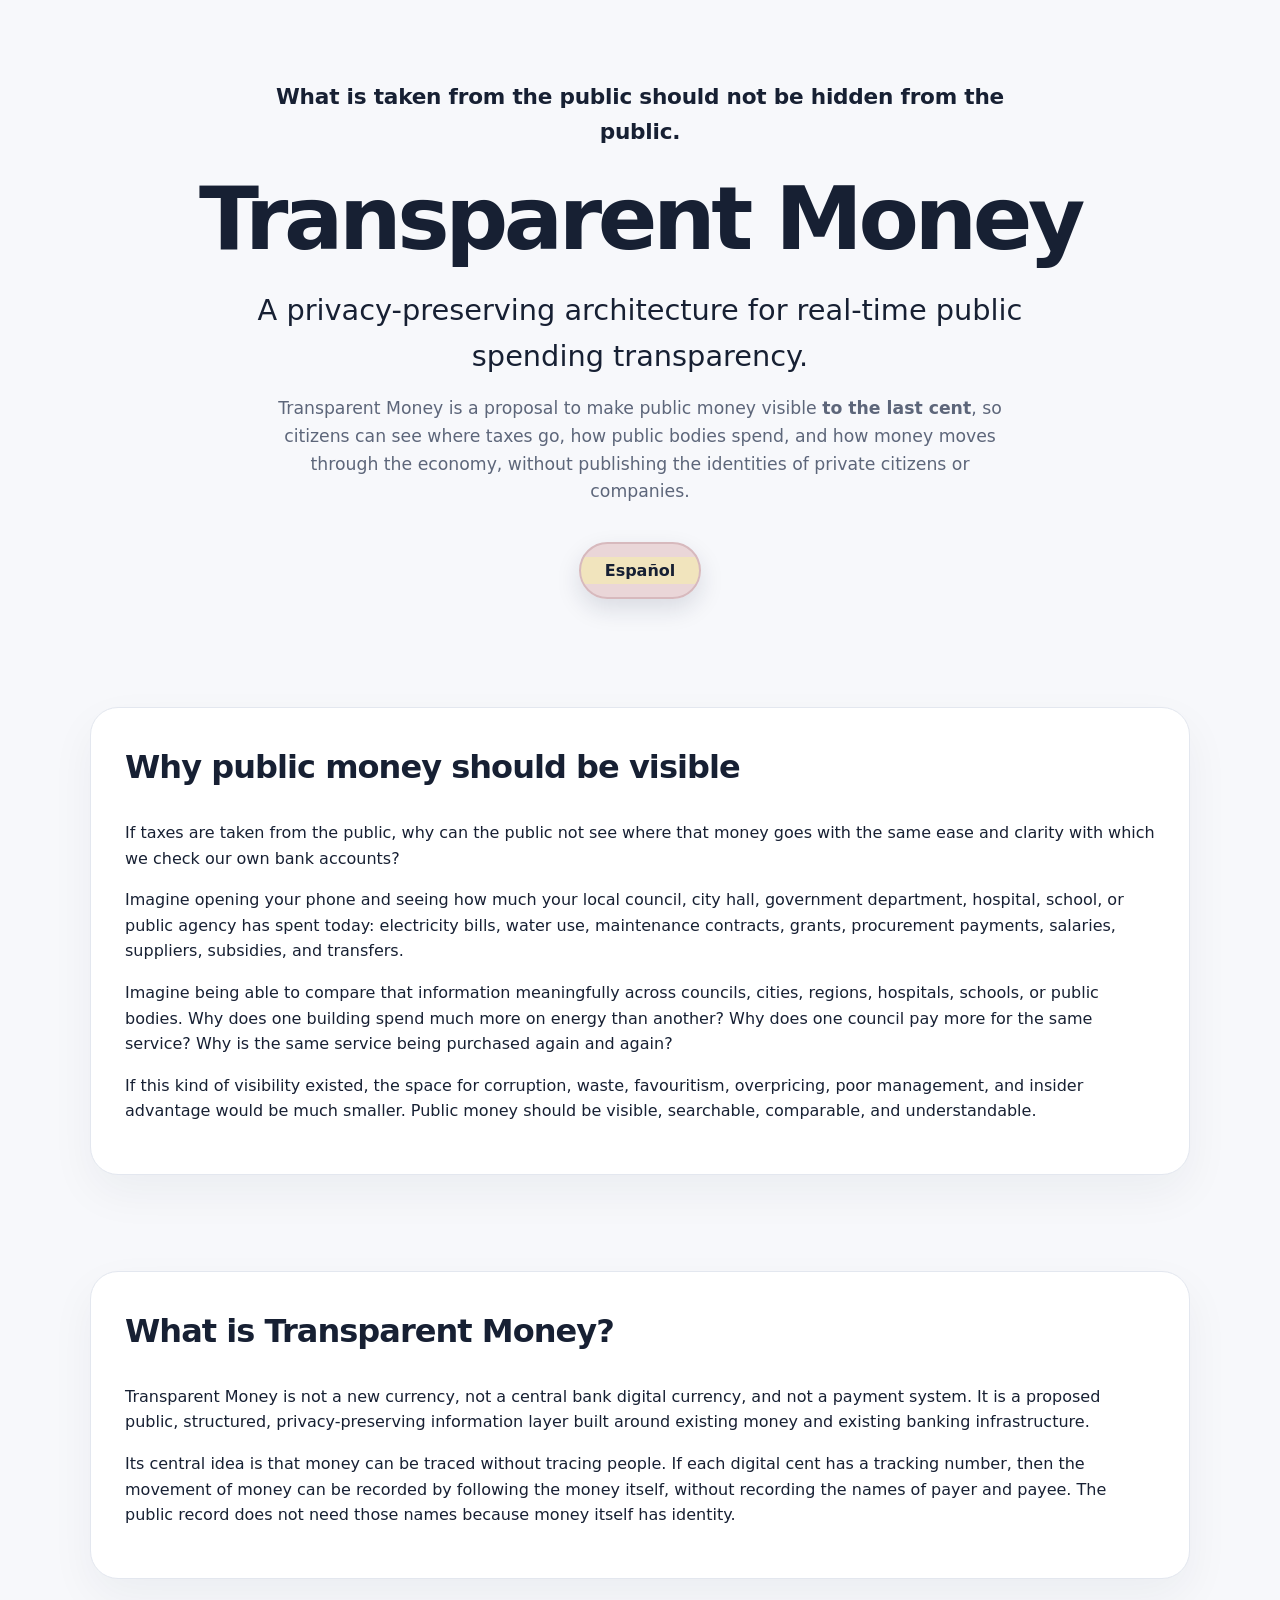
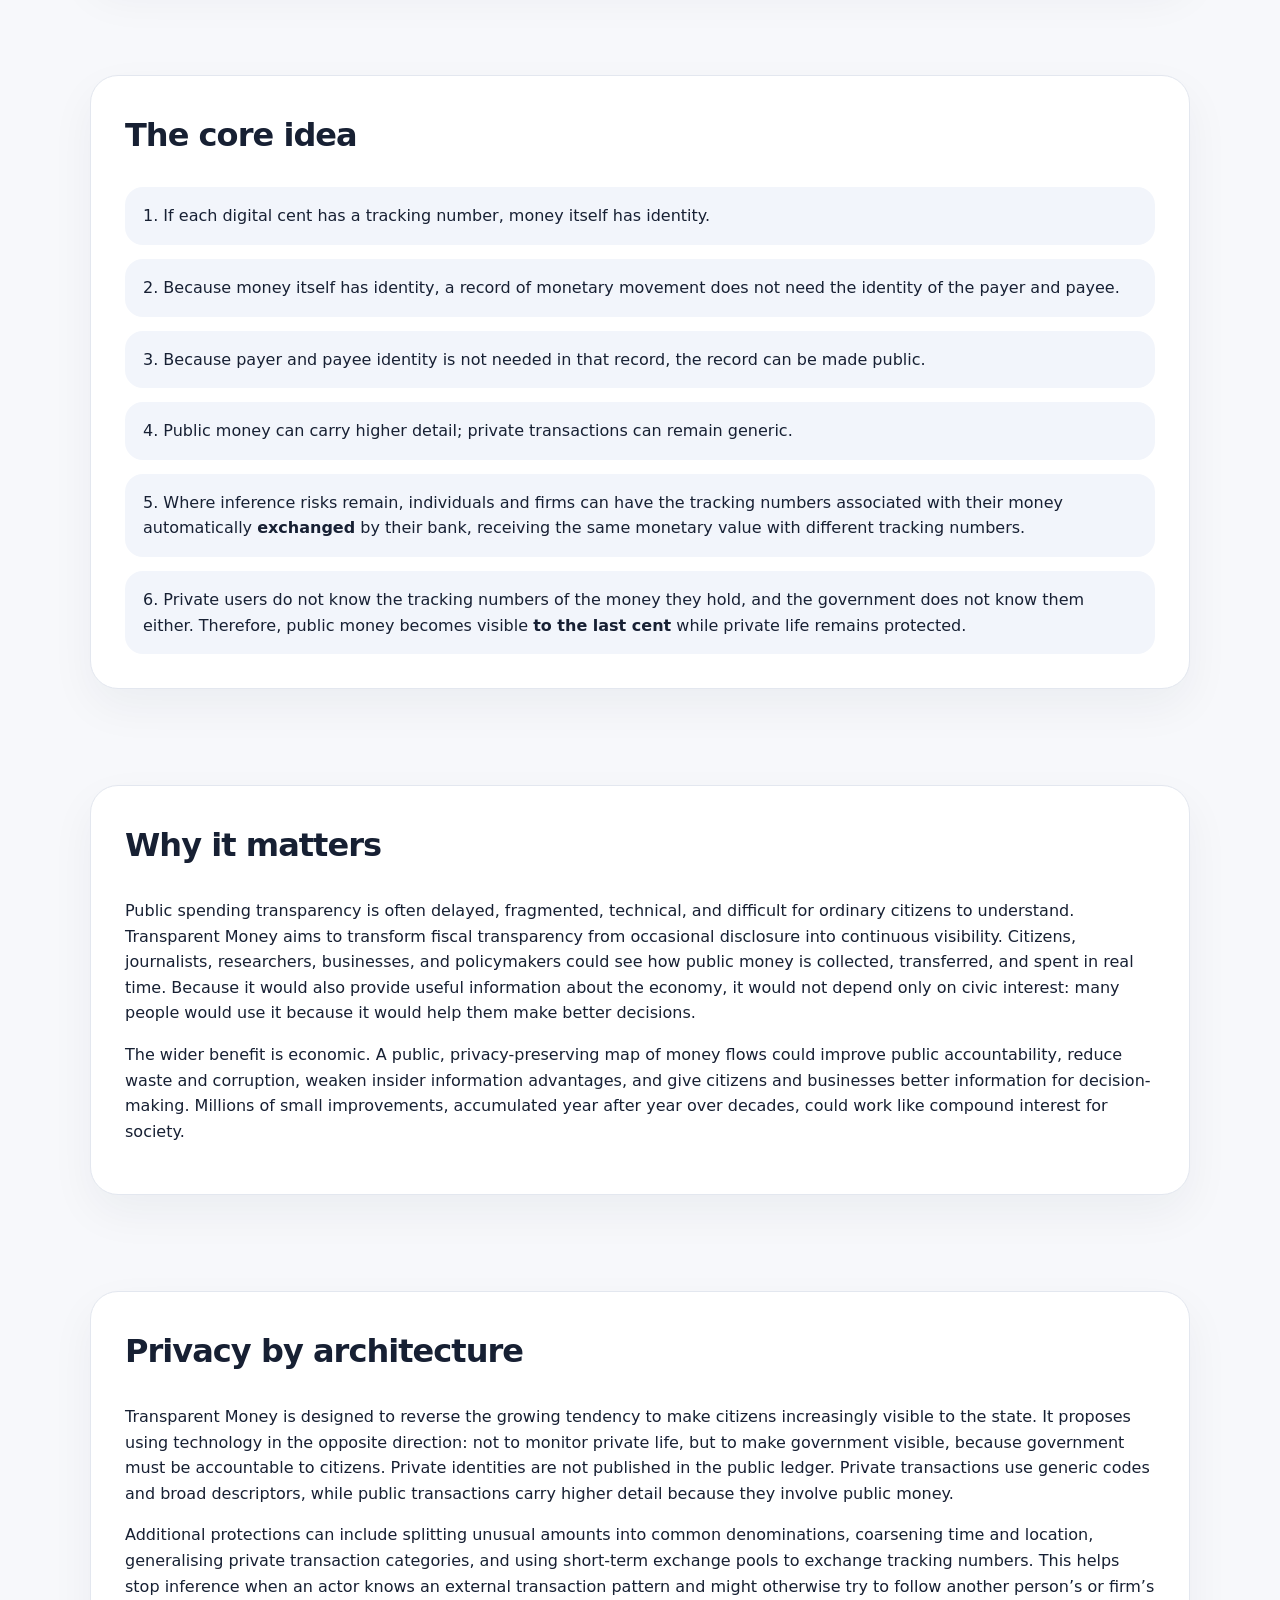
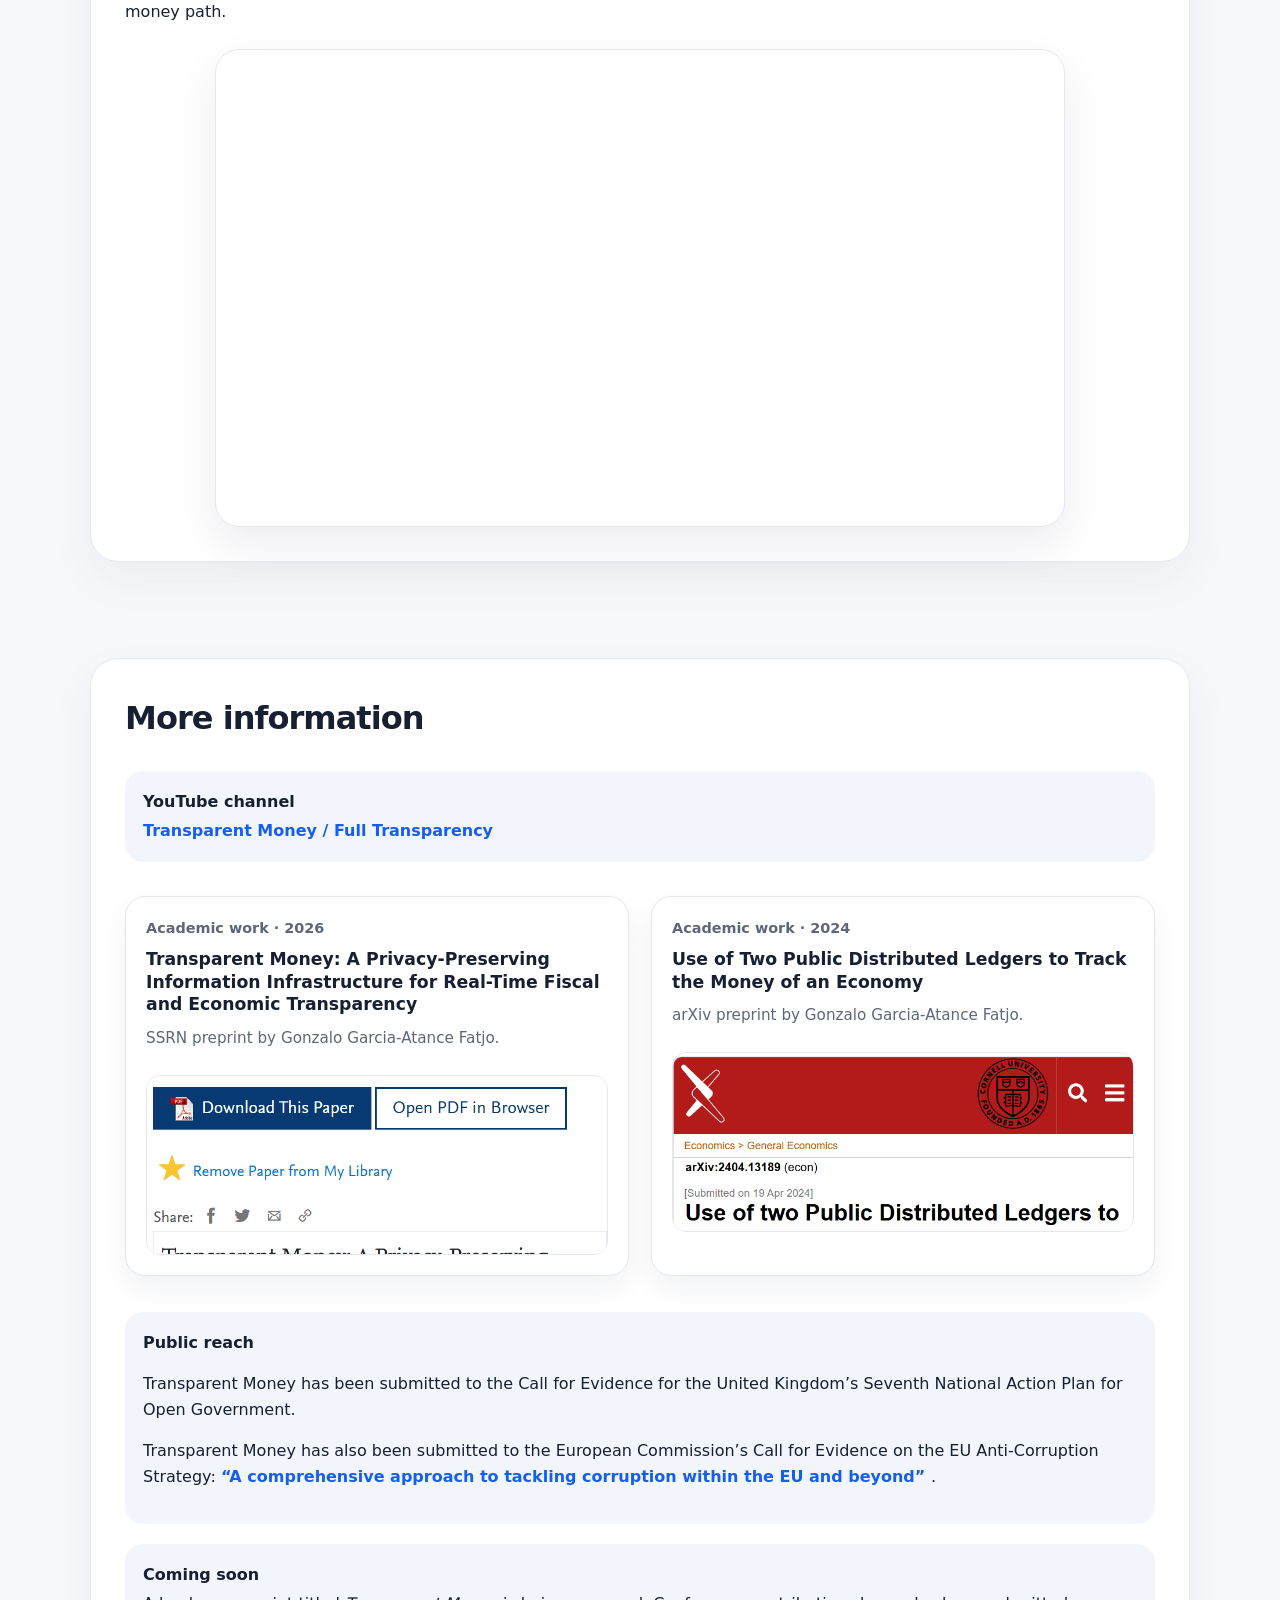
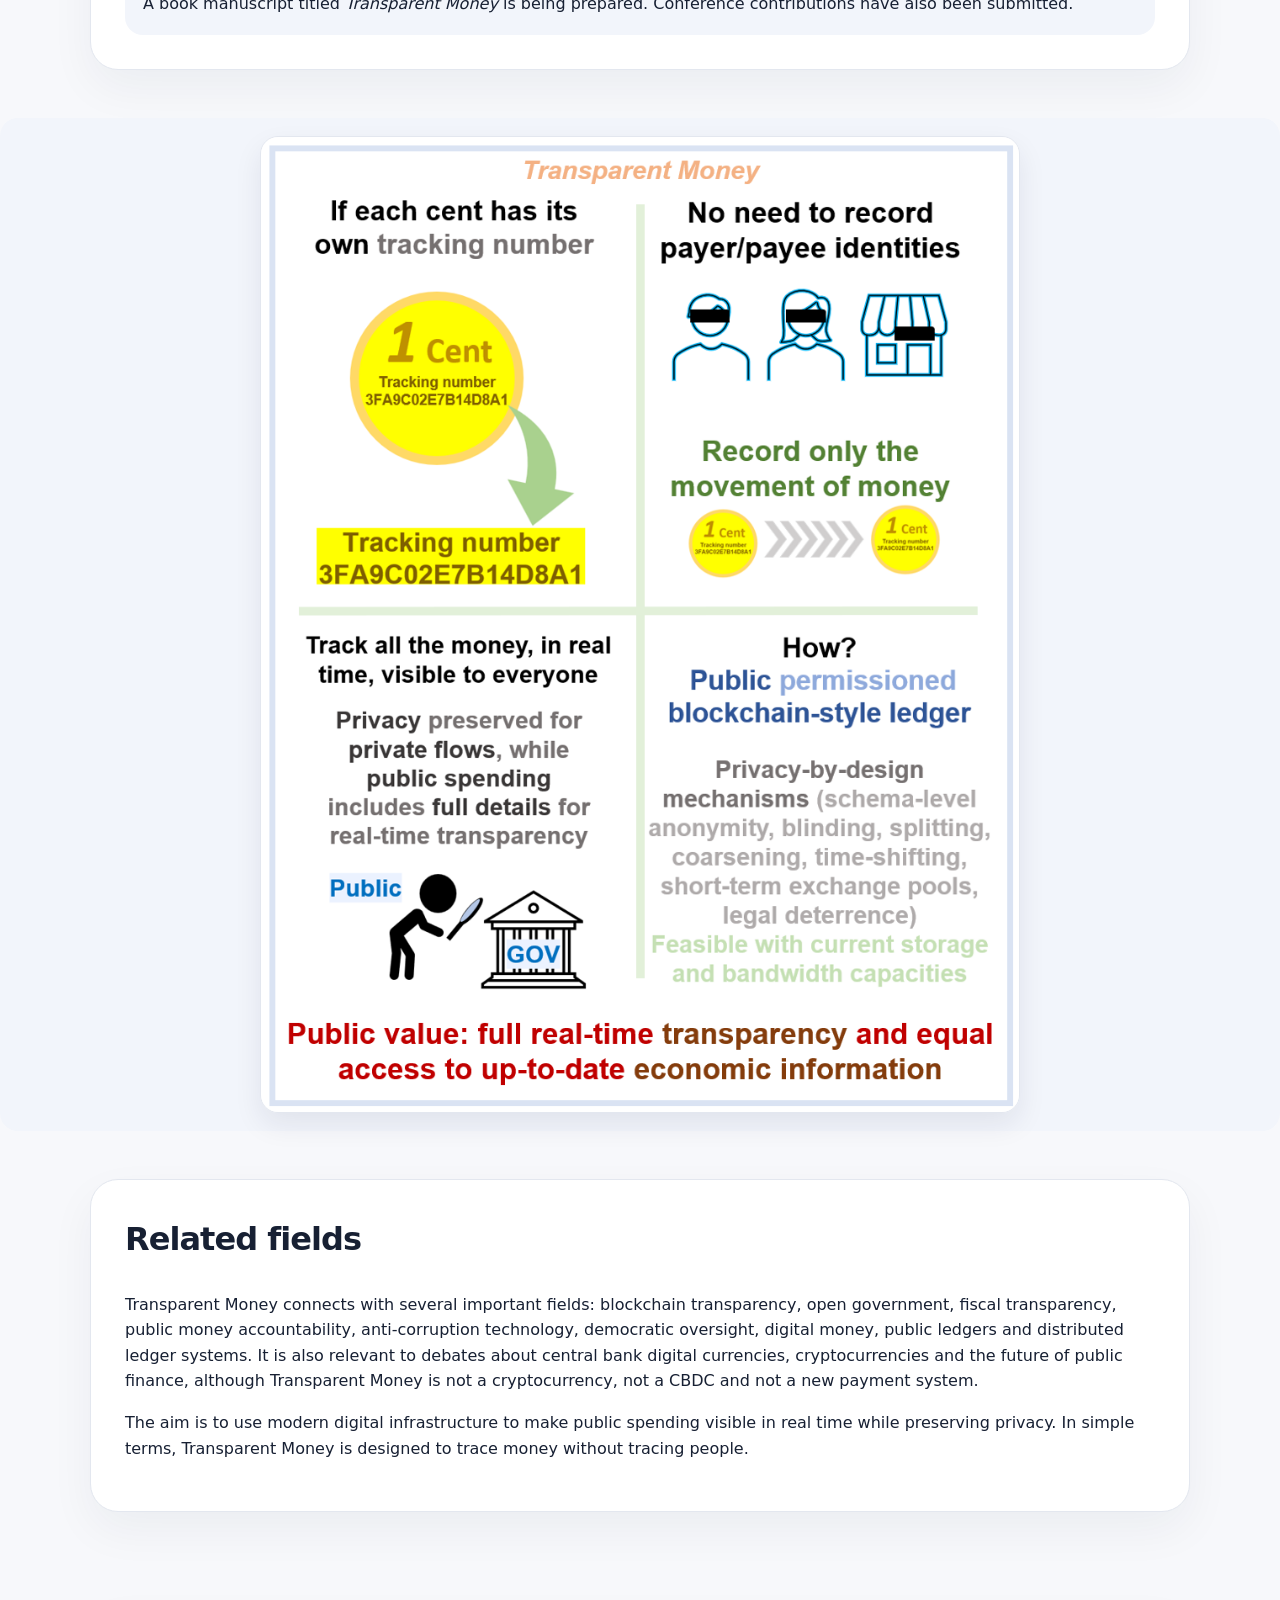
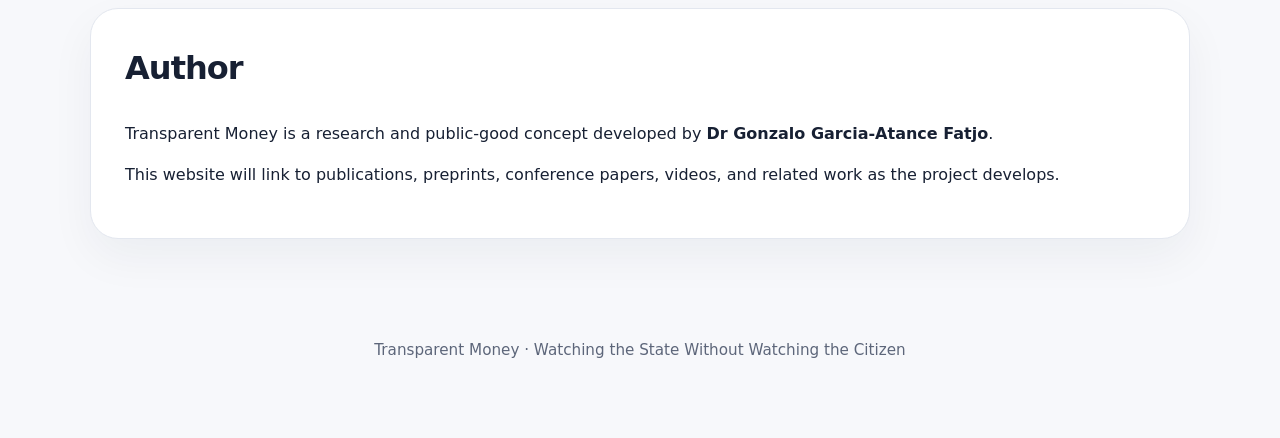
==== commit 1ea84a50: "Update index.html" ====
--- a/index.html
+++ b/index.html
@@ -243,7 +243,6 @@
 </section>
 
 <div class="link-item graphical-abstract-block">
-  <strong class="graphical-abstract-title">Graphical abstract</strong>
   <img
     src="images/transparent-money-graphical-abstract-public-spending-transparency-privacy-preserving-blockchain-ledger.png"
     alt="Transparent Money graphical abstract showing privacy-preserving public spending transparency using a blockchain-style ledger to trace public money without tracing people"
--- a/style.css
+++ b/style.css
@@ -350,61 +350,43 @@
   border-radius: 14px;
 }
 
+
+
+/* Phone and narrow screens: one column */
+@media (max-width: 800px) {
+  .paper-grid {
+    grid-template-columns: 1fr;
+  }
+
+  .paper-card img {
+    height: 170px;
+  }
+}
+
+.graphical-abstract-block {
+  text-align: center;
+}
+
+.graphical-abstract-title {
+  display: block;
+  text-align: center;
+  font-size: 1.15rem;
+  margin-bottom: 16px;
+}
+
 .graphical-abstract {
   display: block;
   width: min(100%, 760px);
   height: auto;
-  margin: 22px auto 0;
+  margin: 0 auto;
   border: 1px solid var(--line);
   border-radius: 18px;
   box-shadow: 0 12px 28px rgba(20, 30, 60, 0.08);
 }
-
 
 @media (max-width: 600px) {
   .graphical-abstract {
     width: 100%;
     border-radius: 12px;
-    margin-top: 16px;
-  }
-}
-
-/* Phone and narrow screens: one column */
-@media (max-width: 800px) {
-  .paper-grid {
-    grid-template-columns: 1fr;
-  }
-
-  .paper-card img {
-    height: 170px;
-  }
-}
-
-
-.graphical-abstract-block {
-  text-align: center;
-}
-
-.graphical-abstract-title {
-  display: block;
-  text-align: center;
-  font-size: 1.15rem;
-  margin-bottom: 16px;
-}
-
-.graphical-abstract {
-  display: block;
-  width: min(100%, 900px);
-  height: auto;
-  margin: 0 auto;
-  border: 1px solid var(--line);
-  border-radius: 18px;
-  box-shadow: 0 12px 28px rgba(20, 30, 60, 0.08);
-}
-
-@media (max-width: 600px) {
-  .graphical-abstract {
-    width: 100%;
-    border-radius: 12px;
-  }
-}
+  }
+}
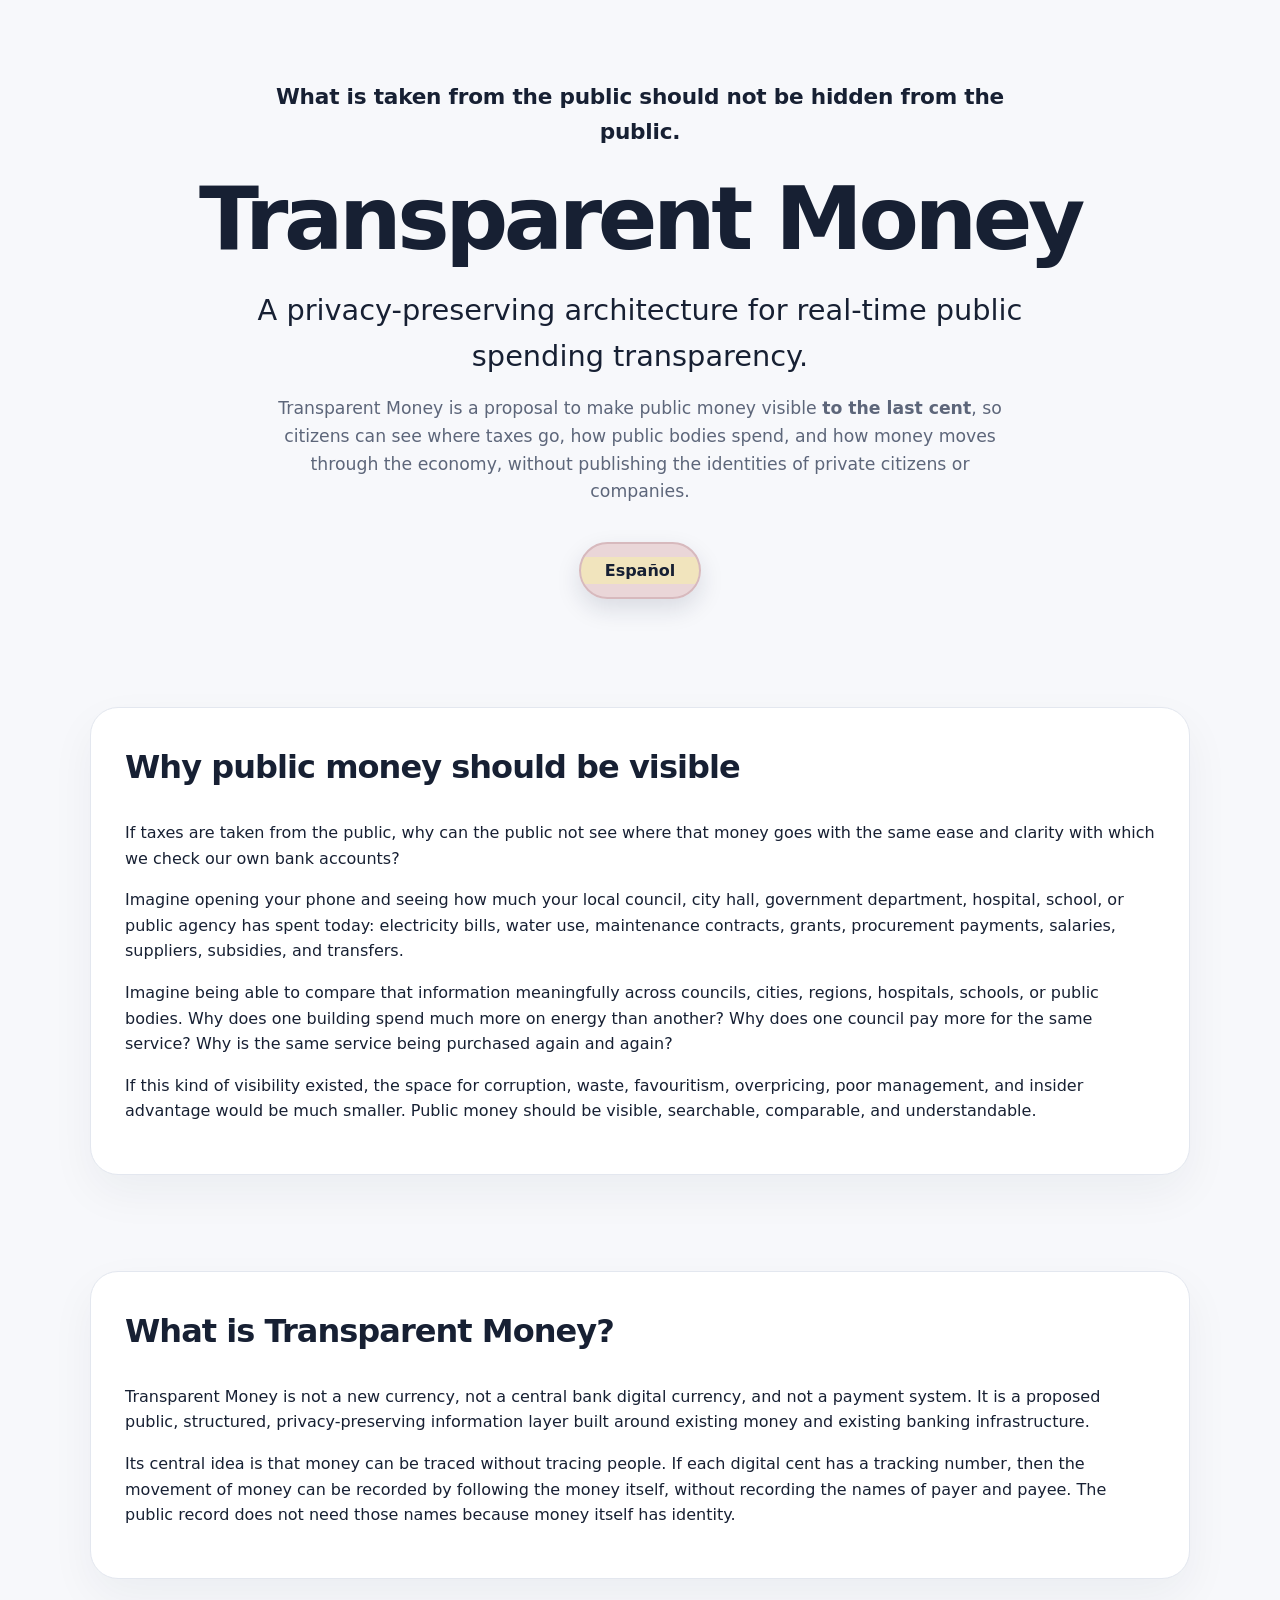
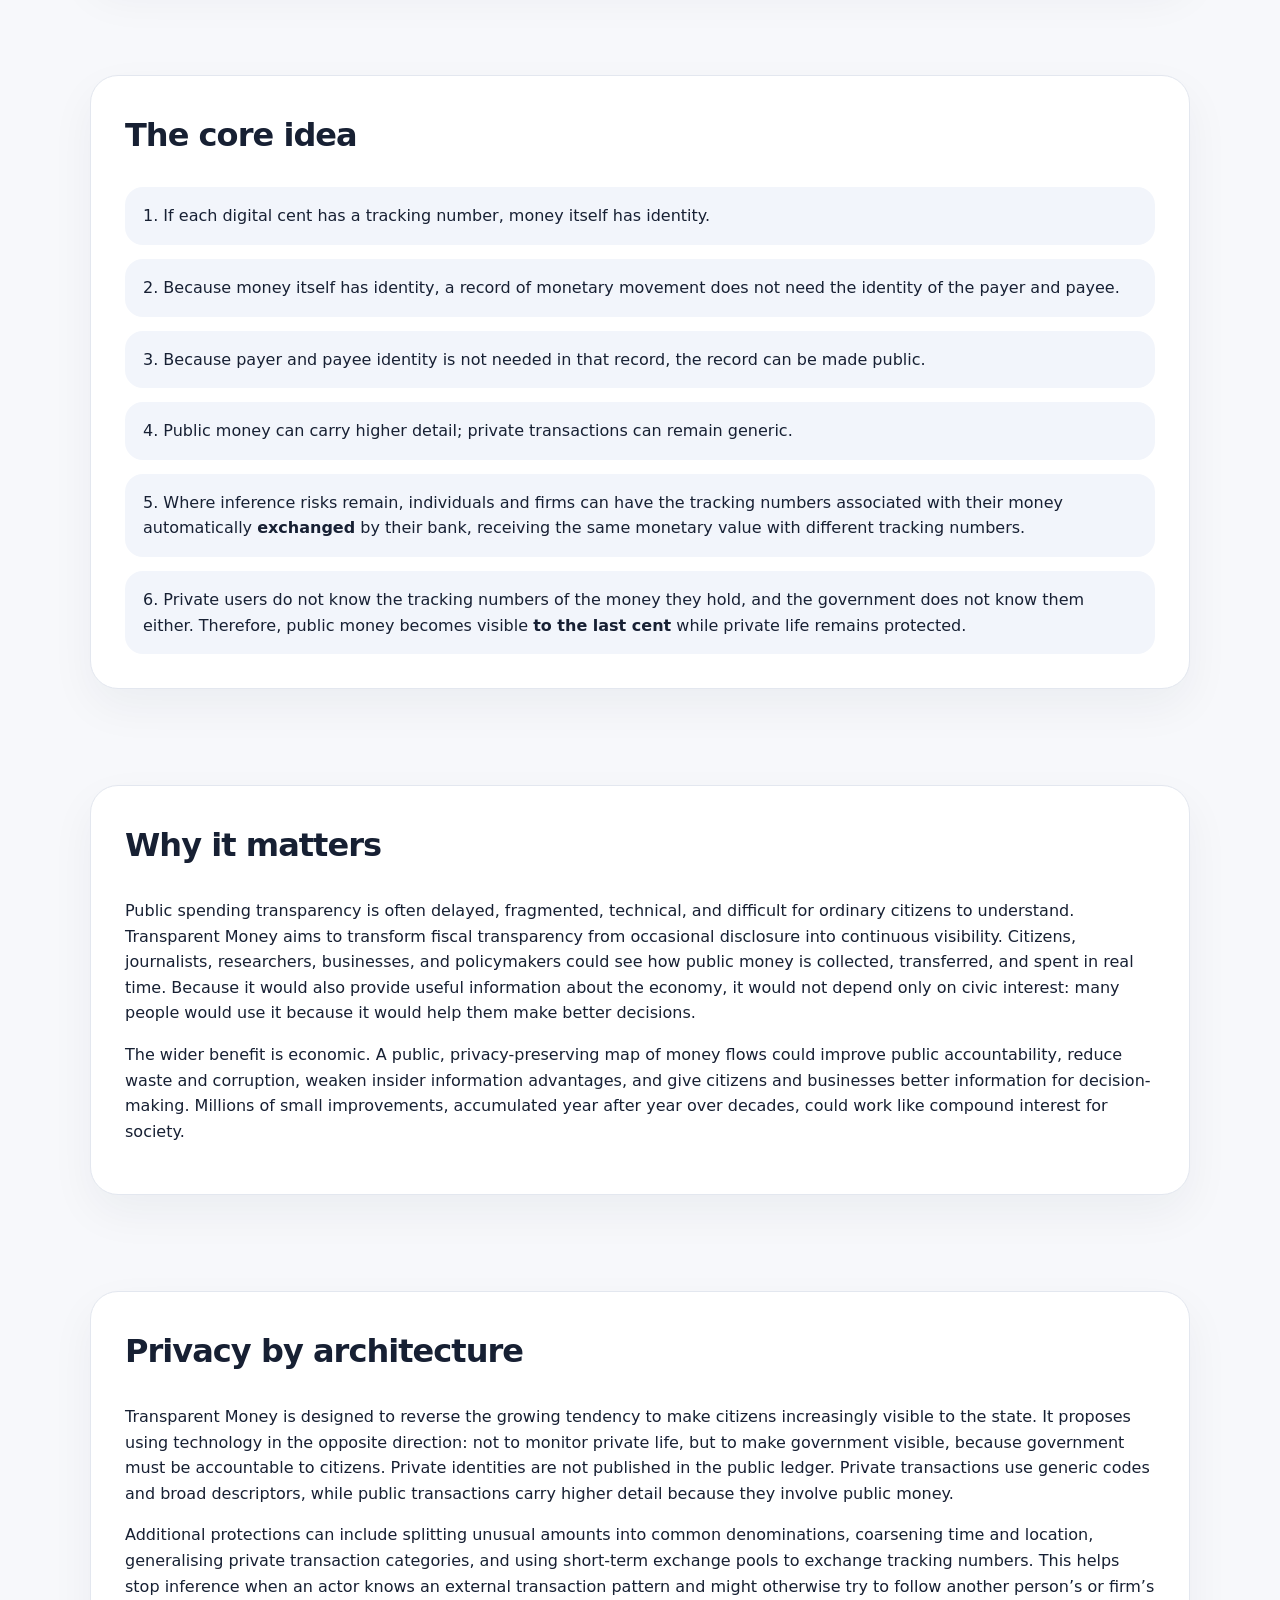
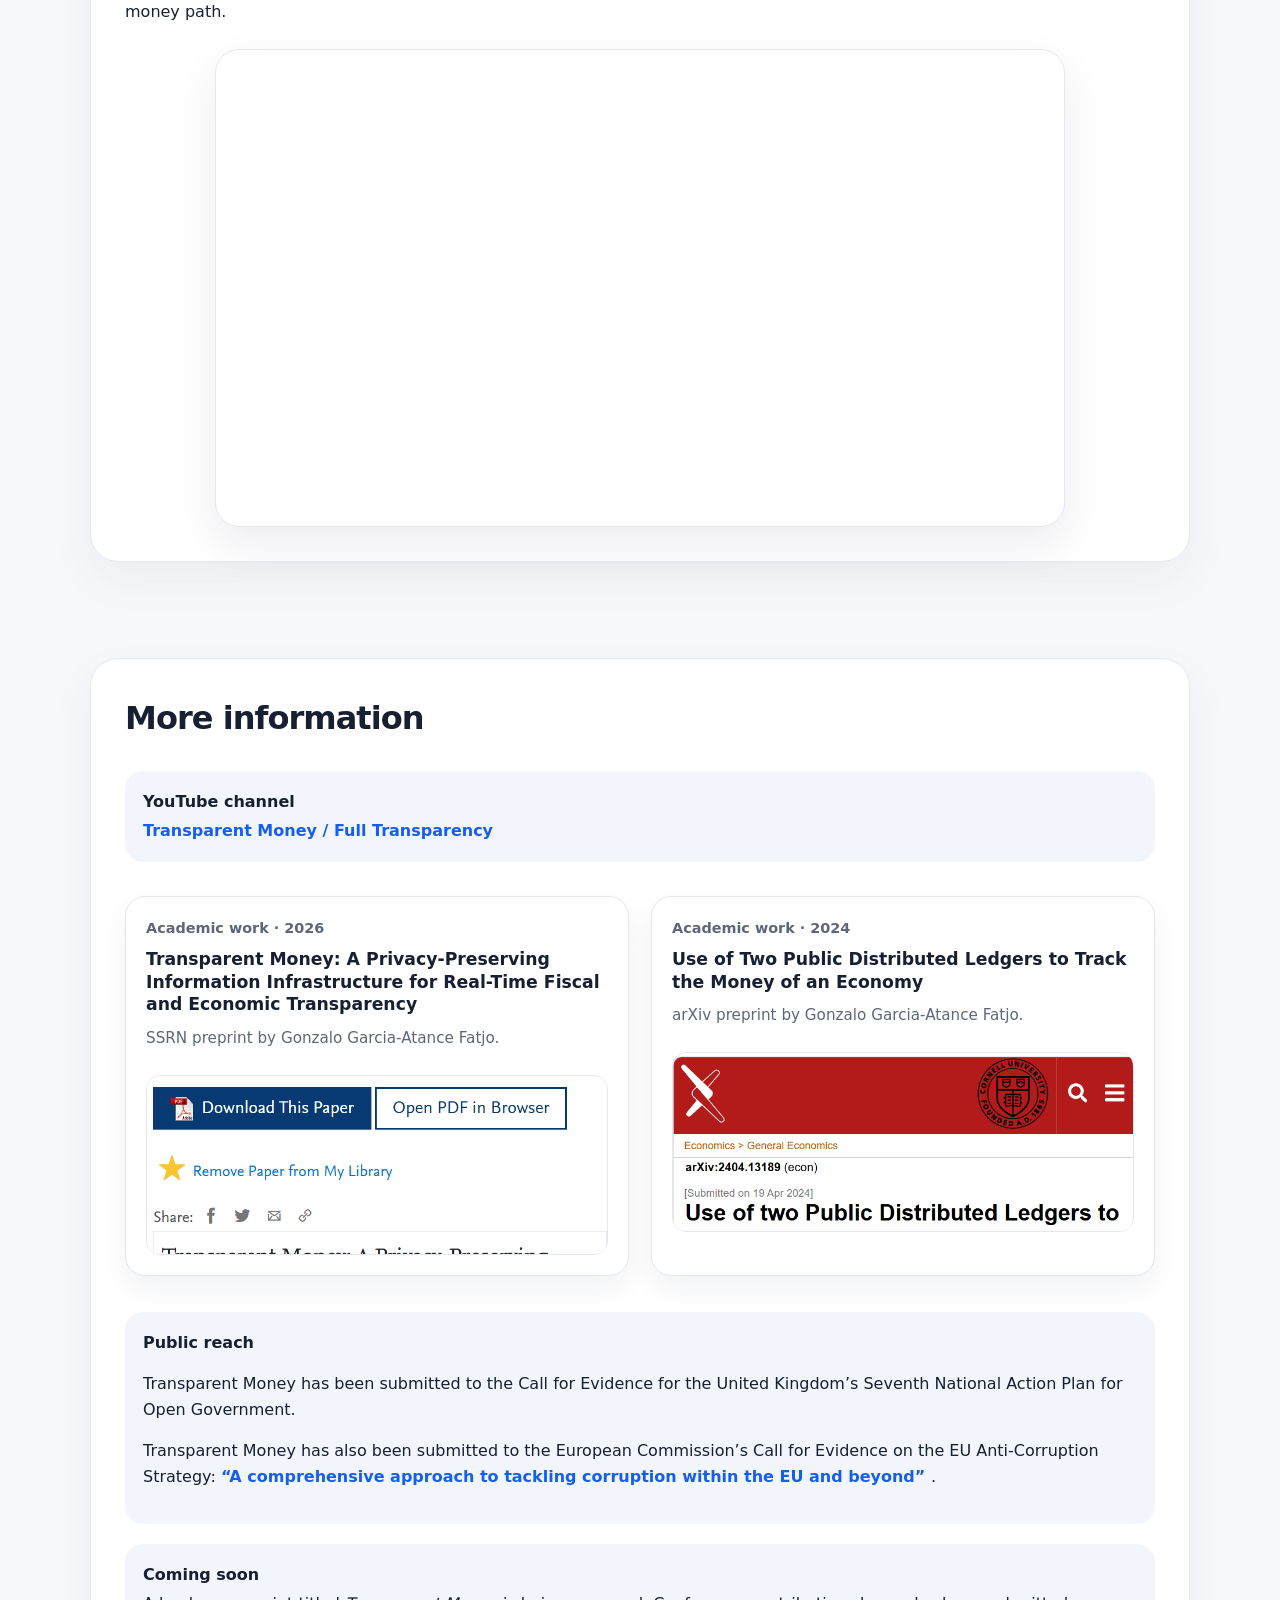
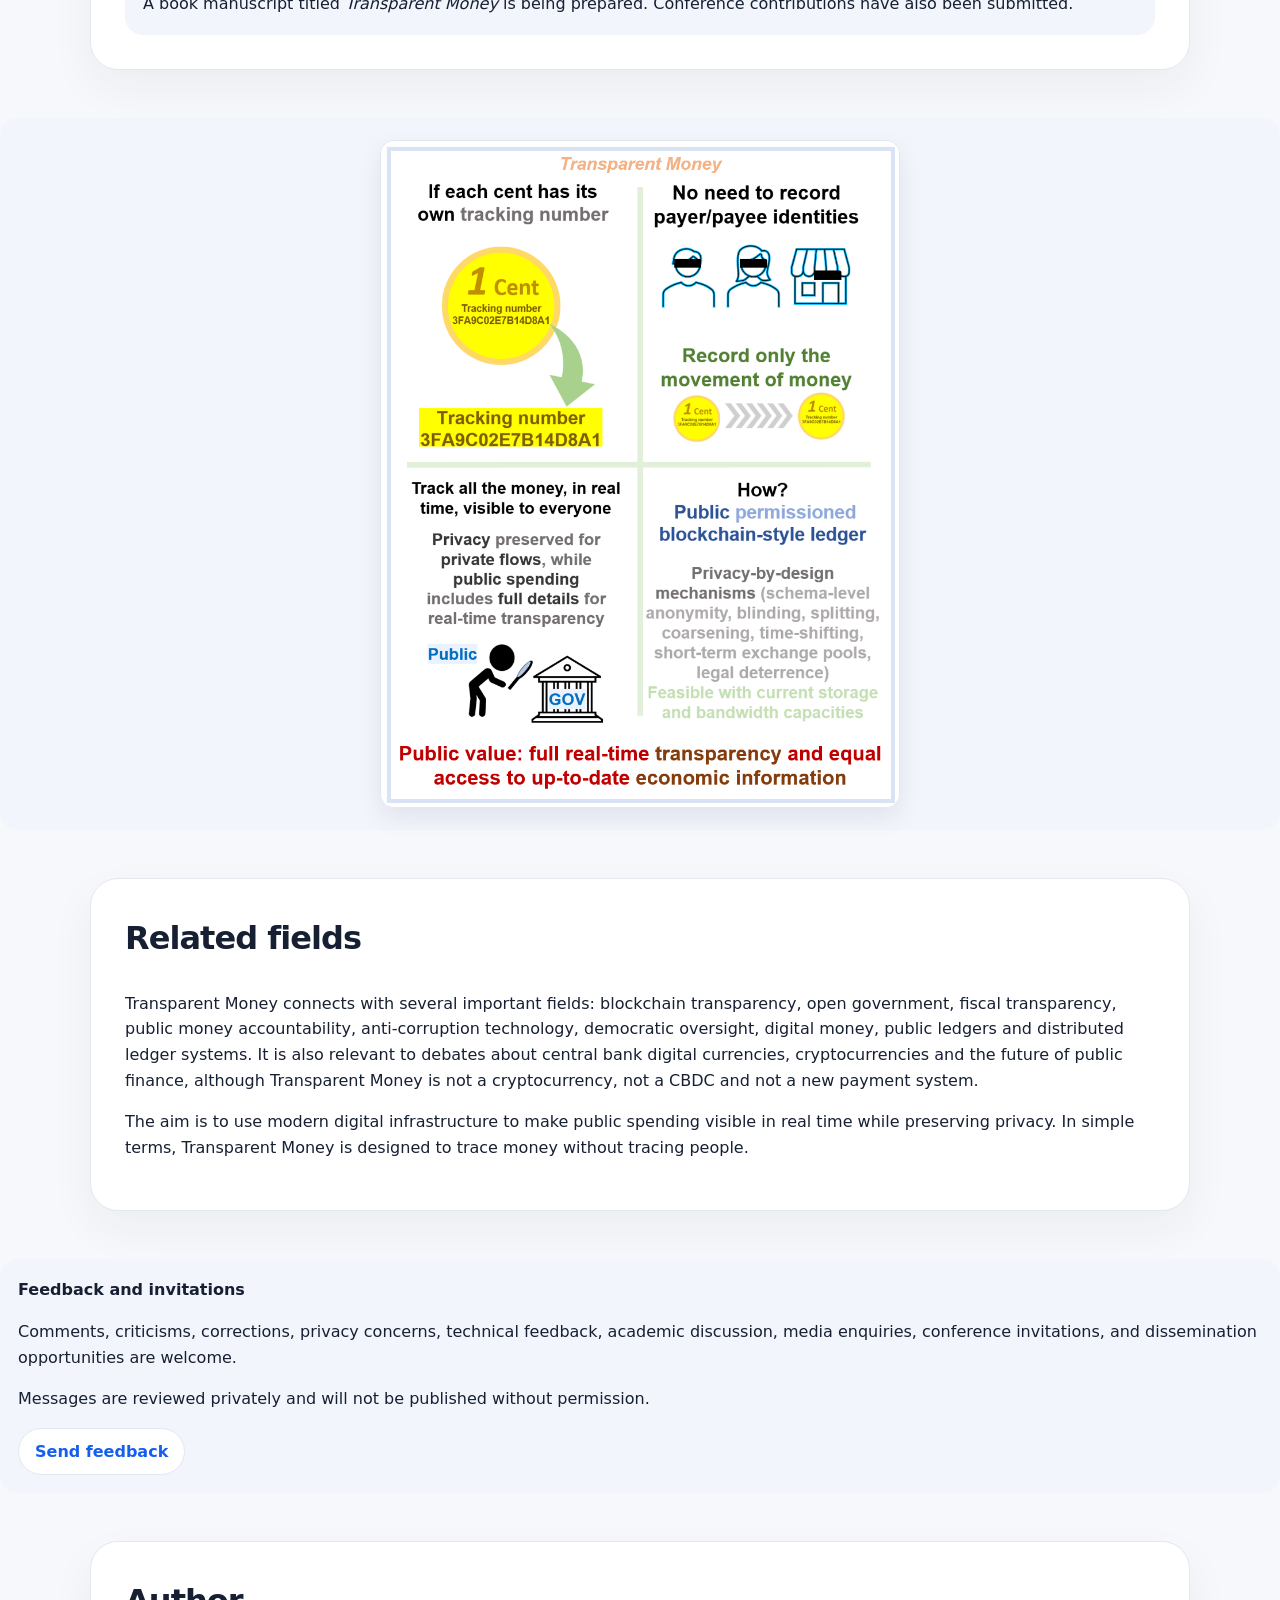
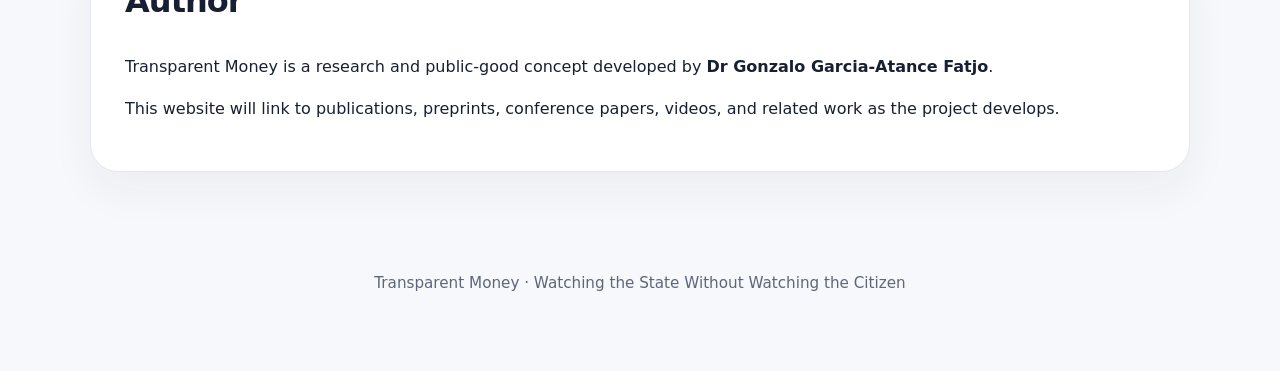
==== commit 880a3bcc: "Update index.html" ====
--- a/index.html
+++ b/index.html
@@ -272,12 +272,32 @@
     </div>
   </div>
 </section>
+
+
+<div class="link-item">
+  <strong>Feedback and invitations</strong>
+  <p>
+    Comments, criticisms, corrections, privacy concerns, technical feedback,
+    academic discussion, media enquiries, conference invitations, and dissemination
+    opportunities are welcome.
+  </p>
+  <p>
+    Messages are reviewed privately and will not be published without permission.
+  </p>
+  <a class="button-link" href="https://docs.google.com/forms/d/e/1FAIpQLSc7LvFIXS4KbAZzd9t02nY8-HkmIkuot1HaVm0UwmVB2SxO7w/viewform?usp=publish-editor" target="_blank" rel="noopener">
+    Send feedback
+  </a>
+</div>
+
+
+
+
     
     <section class="section" id="author">
       <div class="container">
         <div class="card">
           <h2>Author</h2>
-
+          
           <p>
             Transparent Money is a research and public-good concept developed by
             <strong>Dr Gonzalo Garcia-Atance Fatjo</strong>.
--- a/style.css
+++ b/style.css
@@ -353,7 +353,7 @@
 
 
 /* Phone and narrow screens: one column */
-@media (max-width: 800px) {
+@media (max-width: 600px) {
   .paper-grid {
     grid-template-columns: 1fr;
   }
@@ -365,28 +365,26 @@
 
 .graphical-abstract-block {
   text-align: center;
-}
-
-.graphical-abstract-title {
-  display: block;
-  text-align: center;
-  font-size: 1.15rem;
-  margin-bottom: 16px;
+  padding: 22px;
 }
 
 .graphical-abstract {
   display: block;
-  width: min(100%, 760px);
+  width: min(100%, 520px);
   height: auto;
   margin: 0 auto;
   border: 1px solid var(--line);
-  border-radius: 18px;
-  box-shadow: 0 12px 28px rgba(20, 30, 60, 0.08);
+  border-radius: 14px;
+  box-shadow: 0 10px 24px rgba(20, 30, 60, 0.08);
 }
 
 @media (max-width: 600px) {
+  .graphical-abstract-block {
+    padding: 14px;
+  }
+
   .graphical-abstract {
     width: 100%;
-    border-radius: 12px;
-  }
-}
+    border-radius: 10px;
+  }
+}
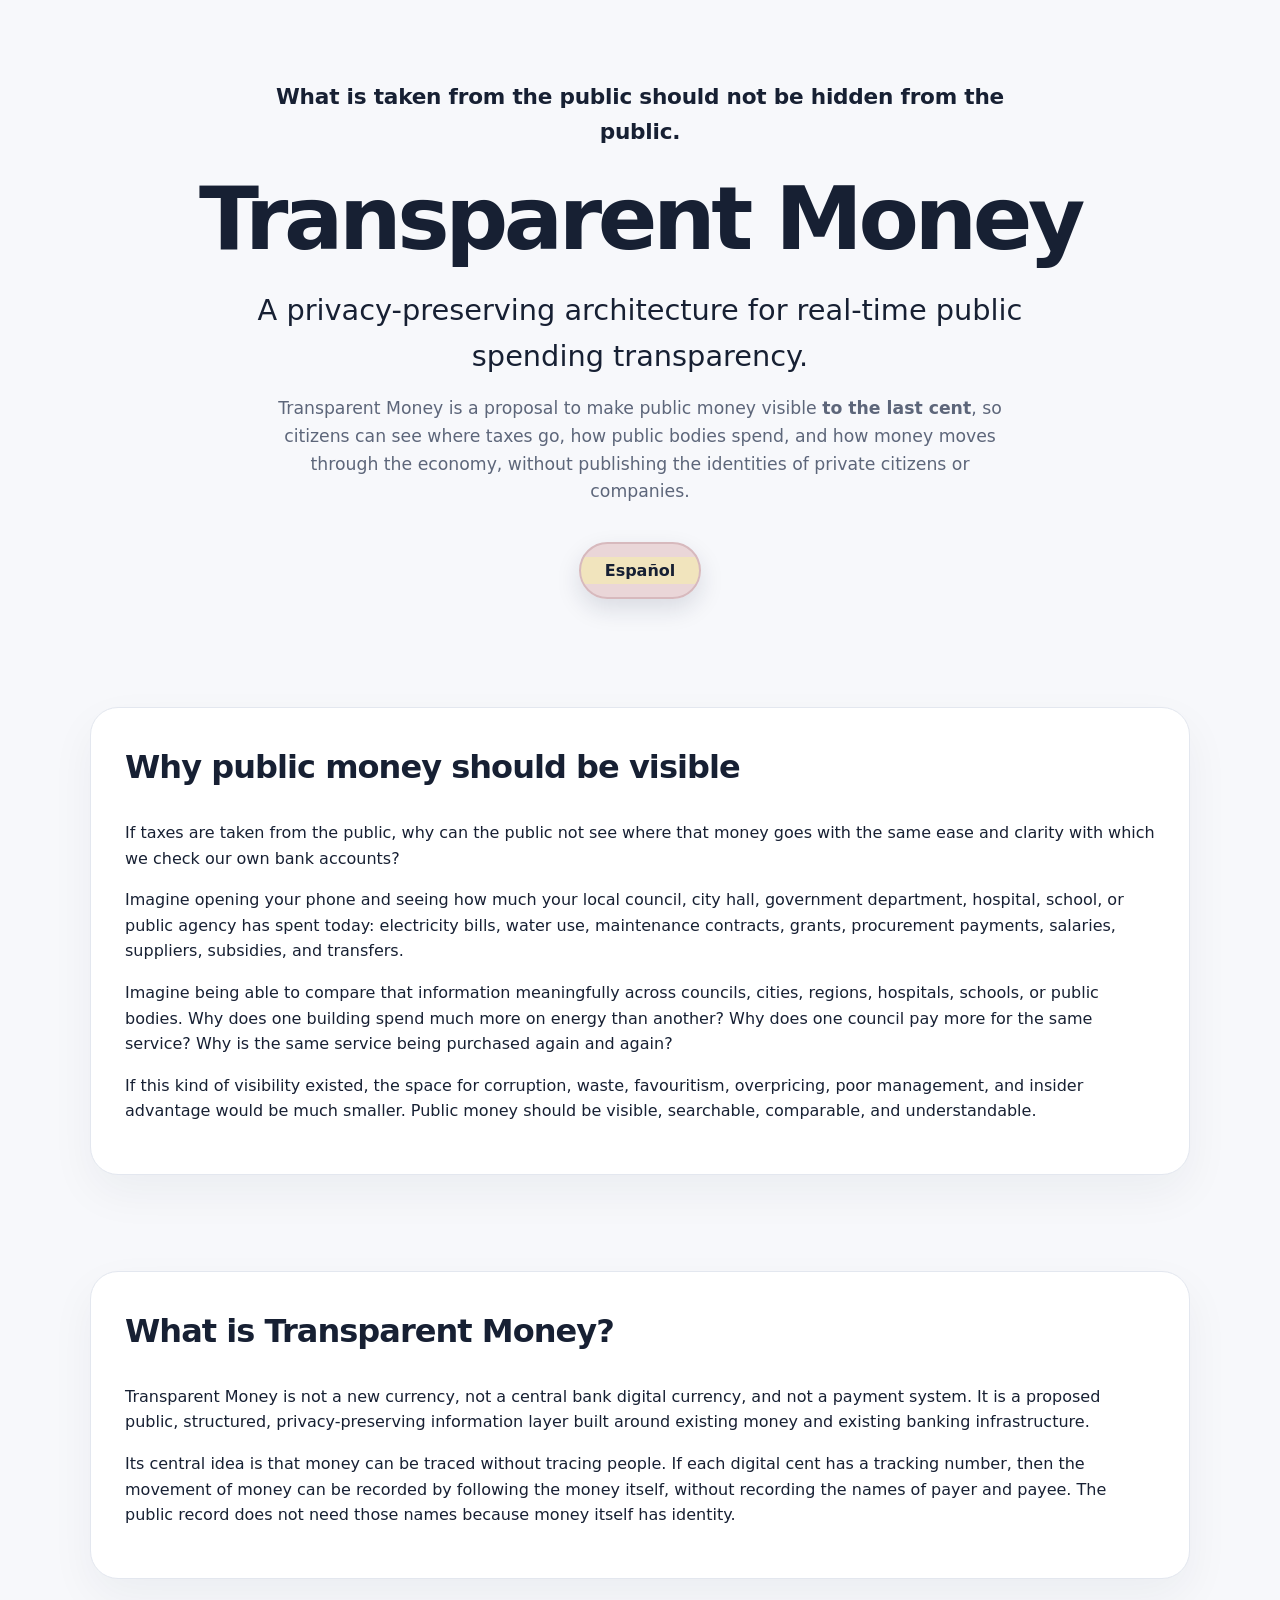
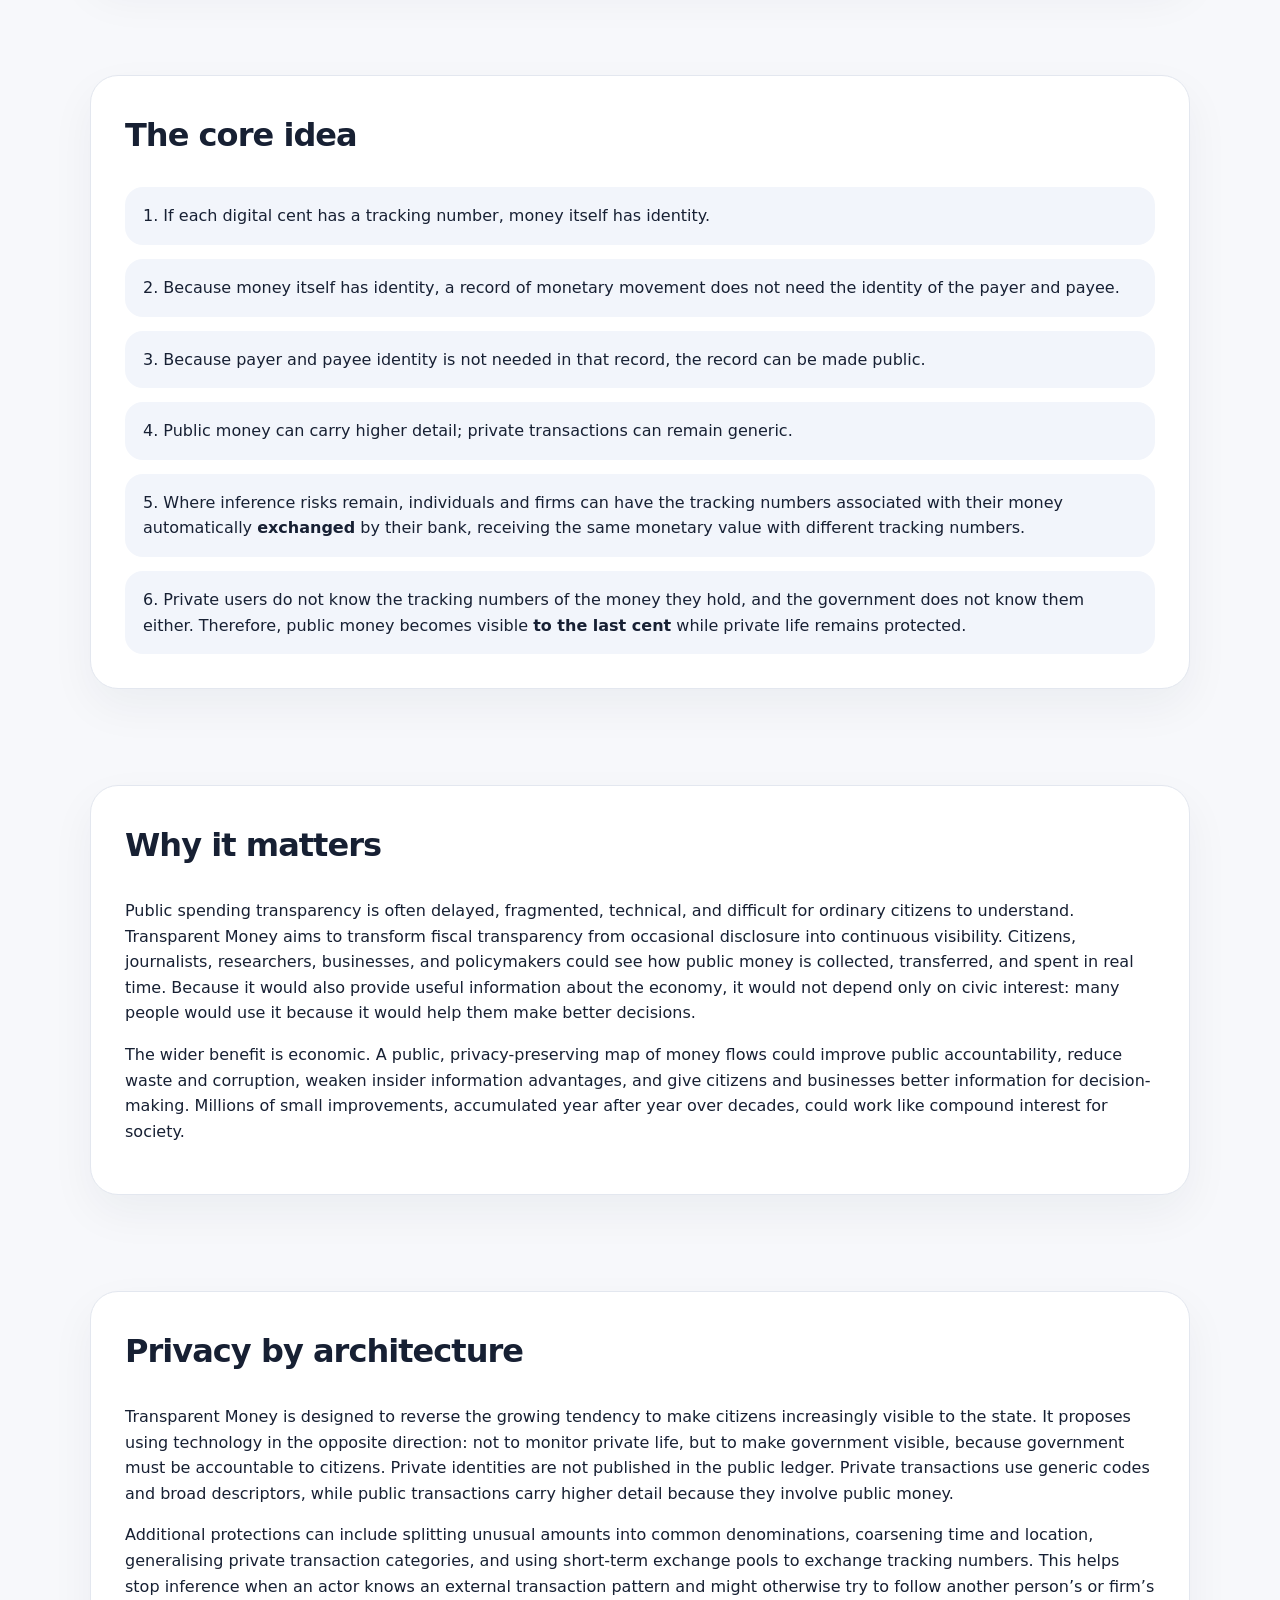
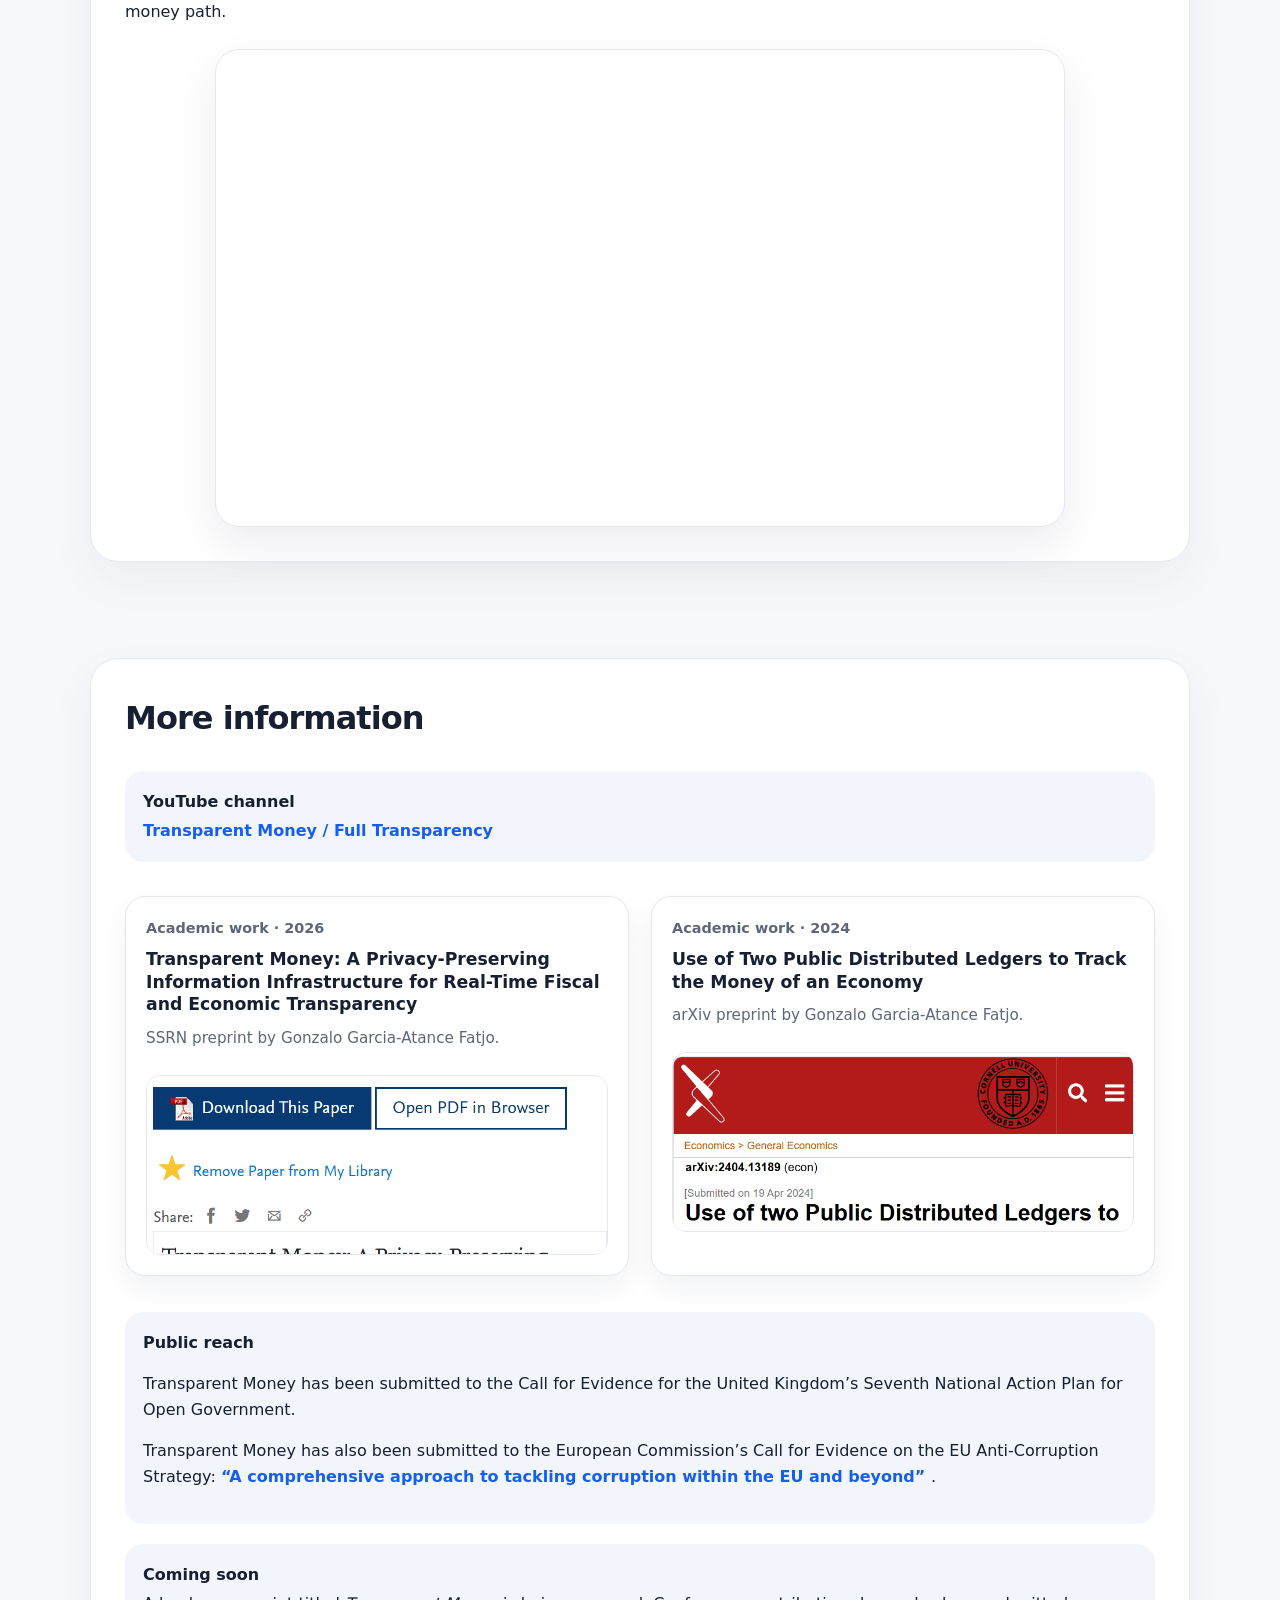
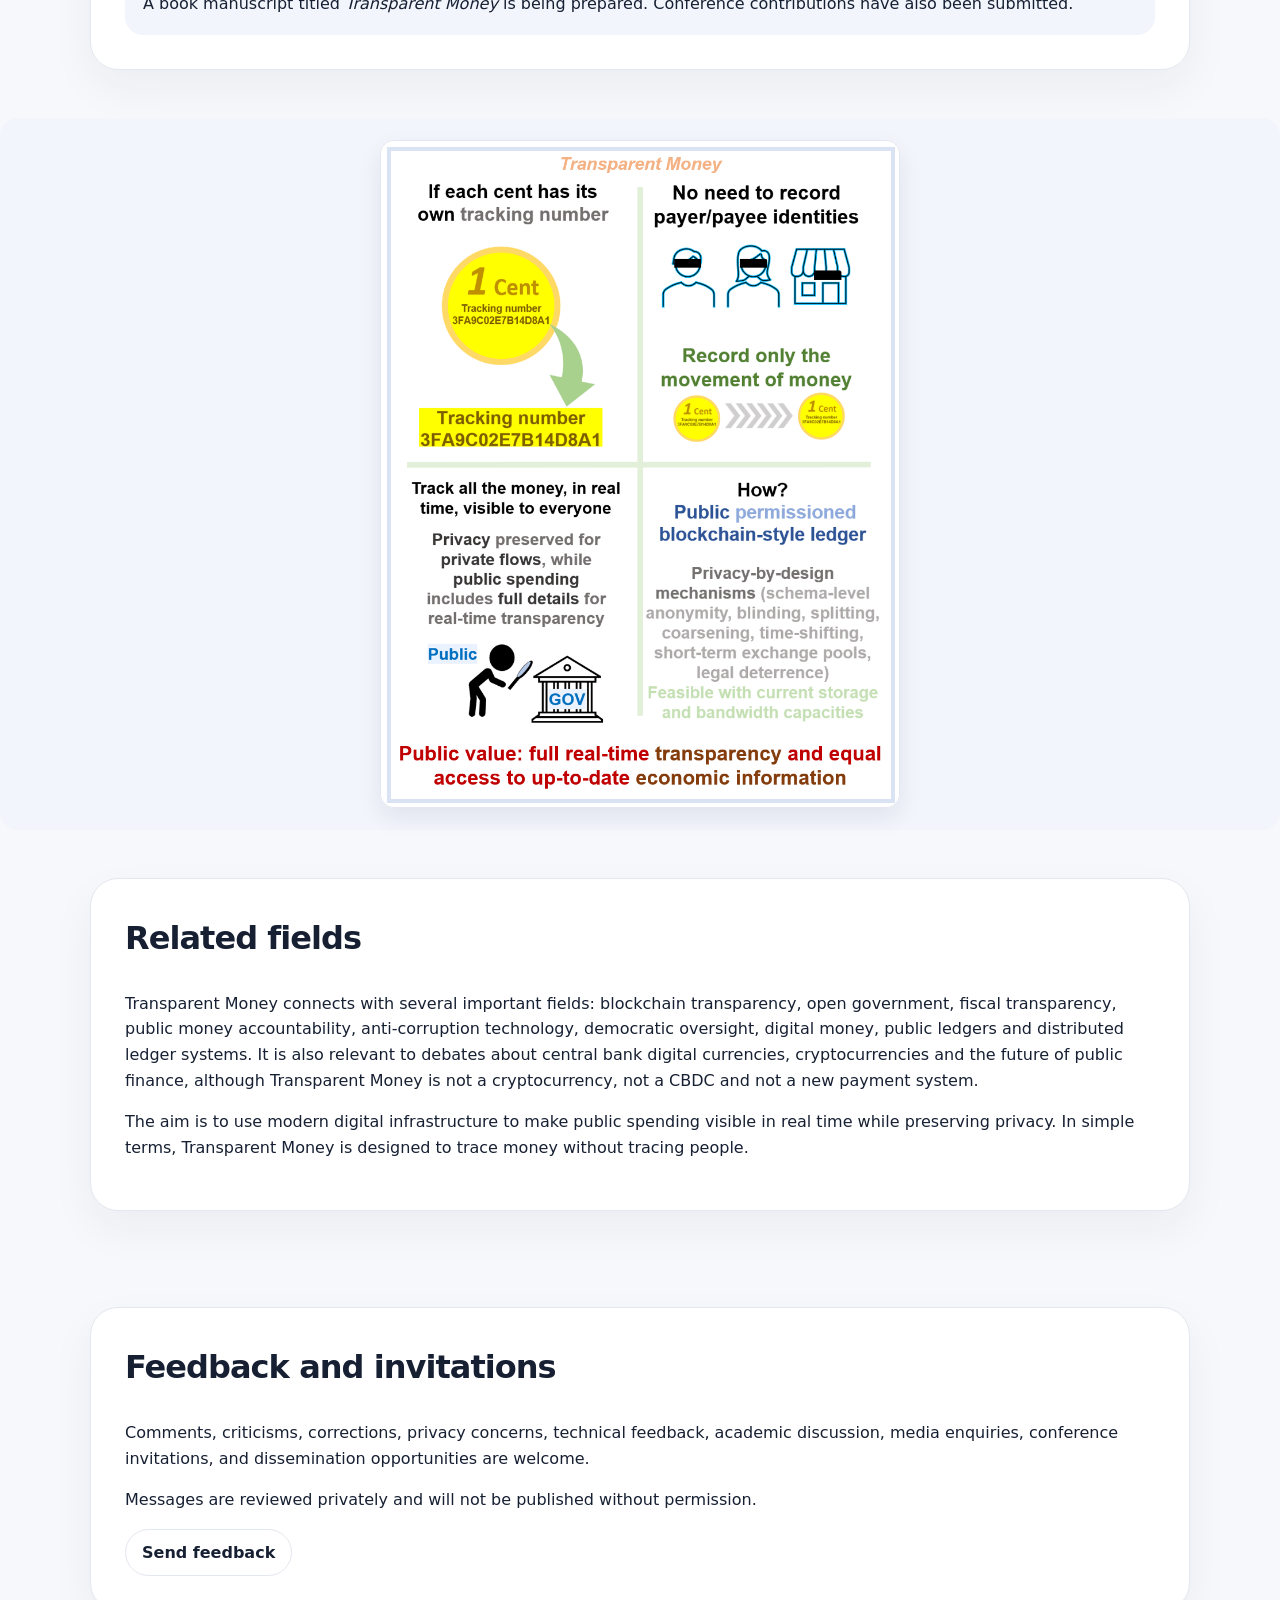
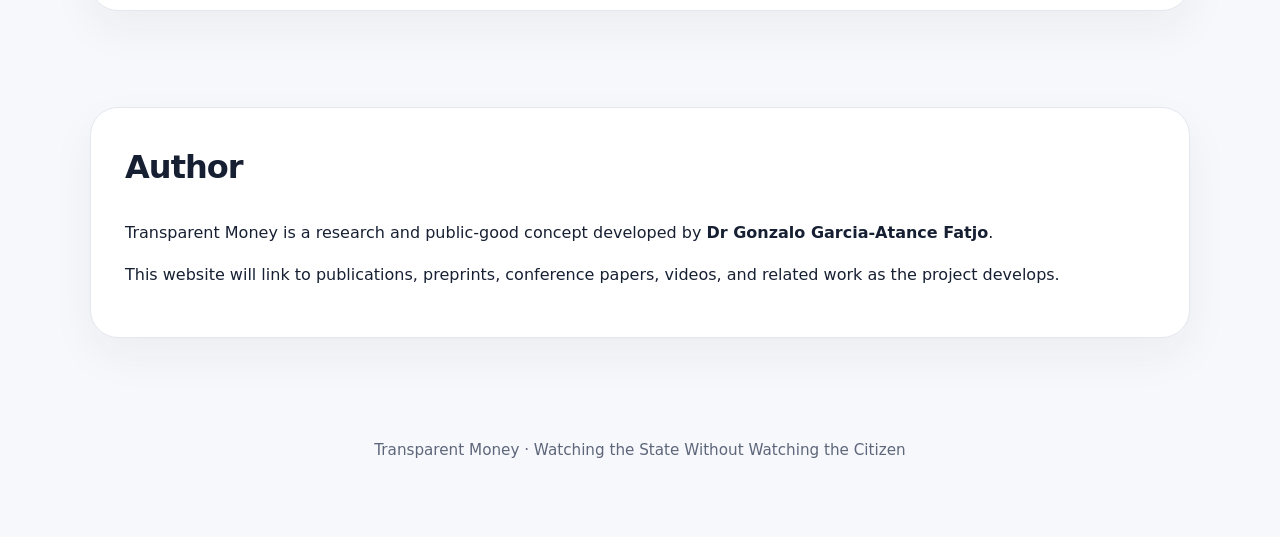
==== commit 6894a355: "Update index.html" ====
--- a/index.html
+++ b/index.html
@@ -274,21 +274,27 @@
 </section>
 
 
-<div class="link-item">
-  <strong>Feedback and invitations</strong>
-  <p>
-    Comments, criticisms, corrections, privacy concerns, technical feedback,
-    academic discussion, media enquiries, conference invitations, and dissemination
-    opportunities are welcome.
-  </p>
-  <p>
-    Messages are reviewed privately and will not be published without permission.
-  </p>
-  <a class="button-link" href="https://docs.google.com/forms/d/e/1FAIpQLSc7LvFIXS4KbAZzd9t02nY8-HkmIkuot1HaVm0UwmVB2SxO7w/viewform?usp=publish-editor" target="_blank" rel="noopener">
-    Send feedback
-  </a>
-</div>
-
+<section class="section" id="feedback">
+  <div class="container">
+    <div class="card feedback-card">
+      <h2>Feedback and invitations</h2>
+
+      <p>
+        Comments, criticisms, corrections, privacy concerns, technical feedback,
+        academic discussion, media enquiries, conference invitations, and dissemination
+        opportunities are welcome.
+      </p>
+
+      <p>
+        Messages are reviewed privately and will not be published without permission.
+      </p>
+
+      <a class="button-link" href="https://docs.google.com/forms/d/e/1FAIpQLSc7LvFIXS4KbAZzd9t02nY8-HkmIkuot1HaVm0UwmVB2SxO7w/viewform" target="_blank" rel="noopener">
+        Send feedback
+      </a>
+    </div>
+  </div>
+</section>
 
 
 
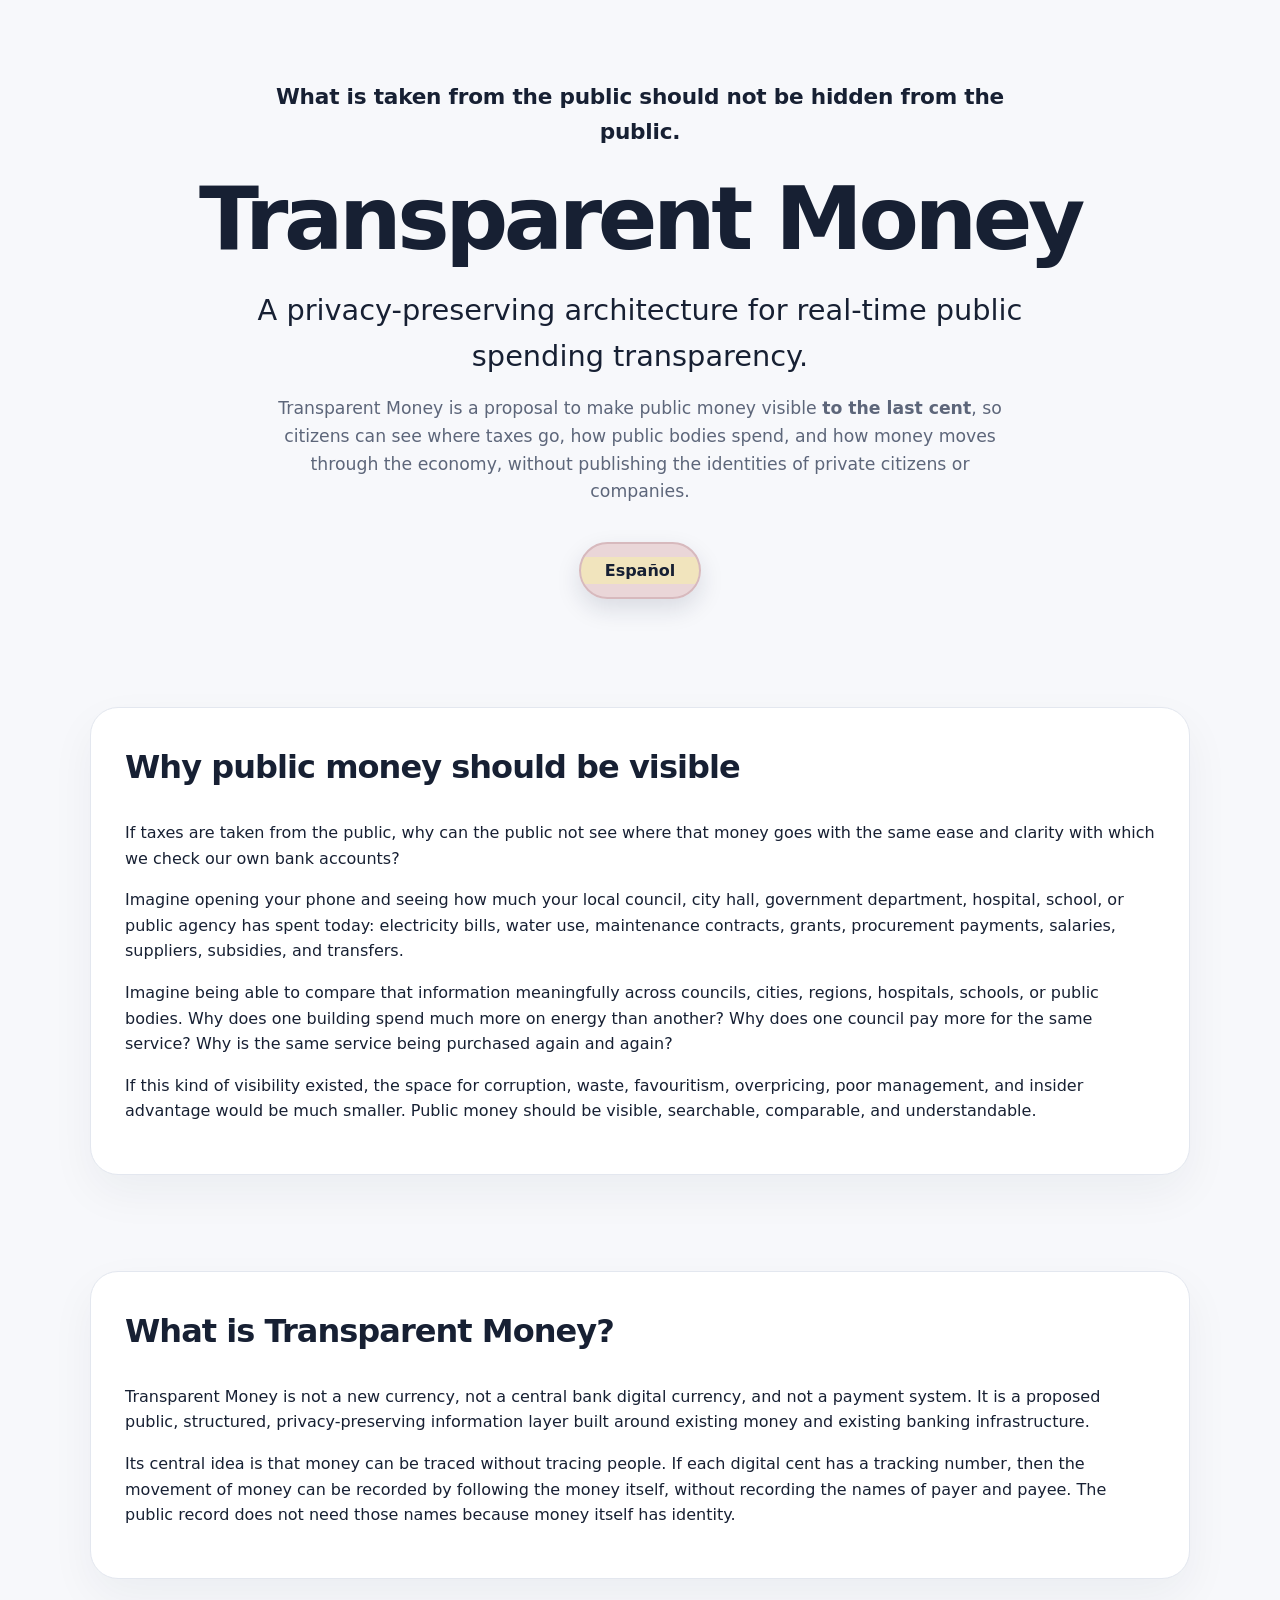
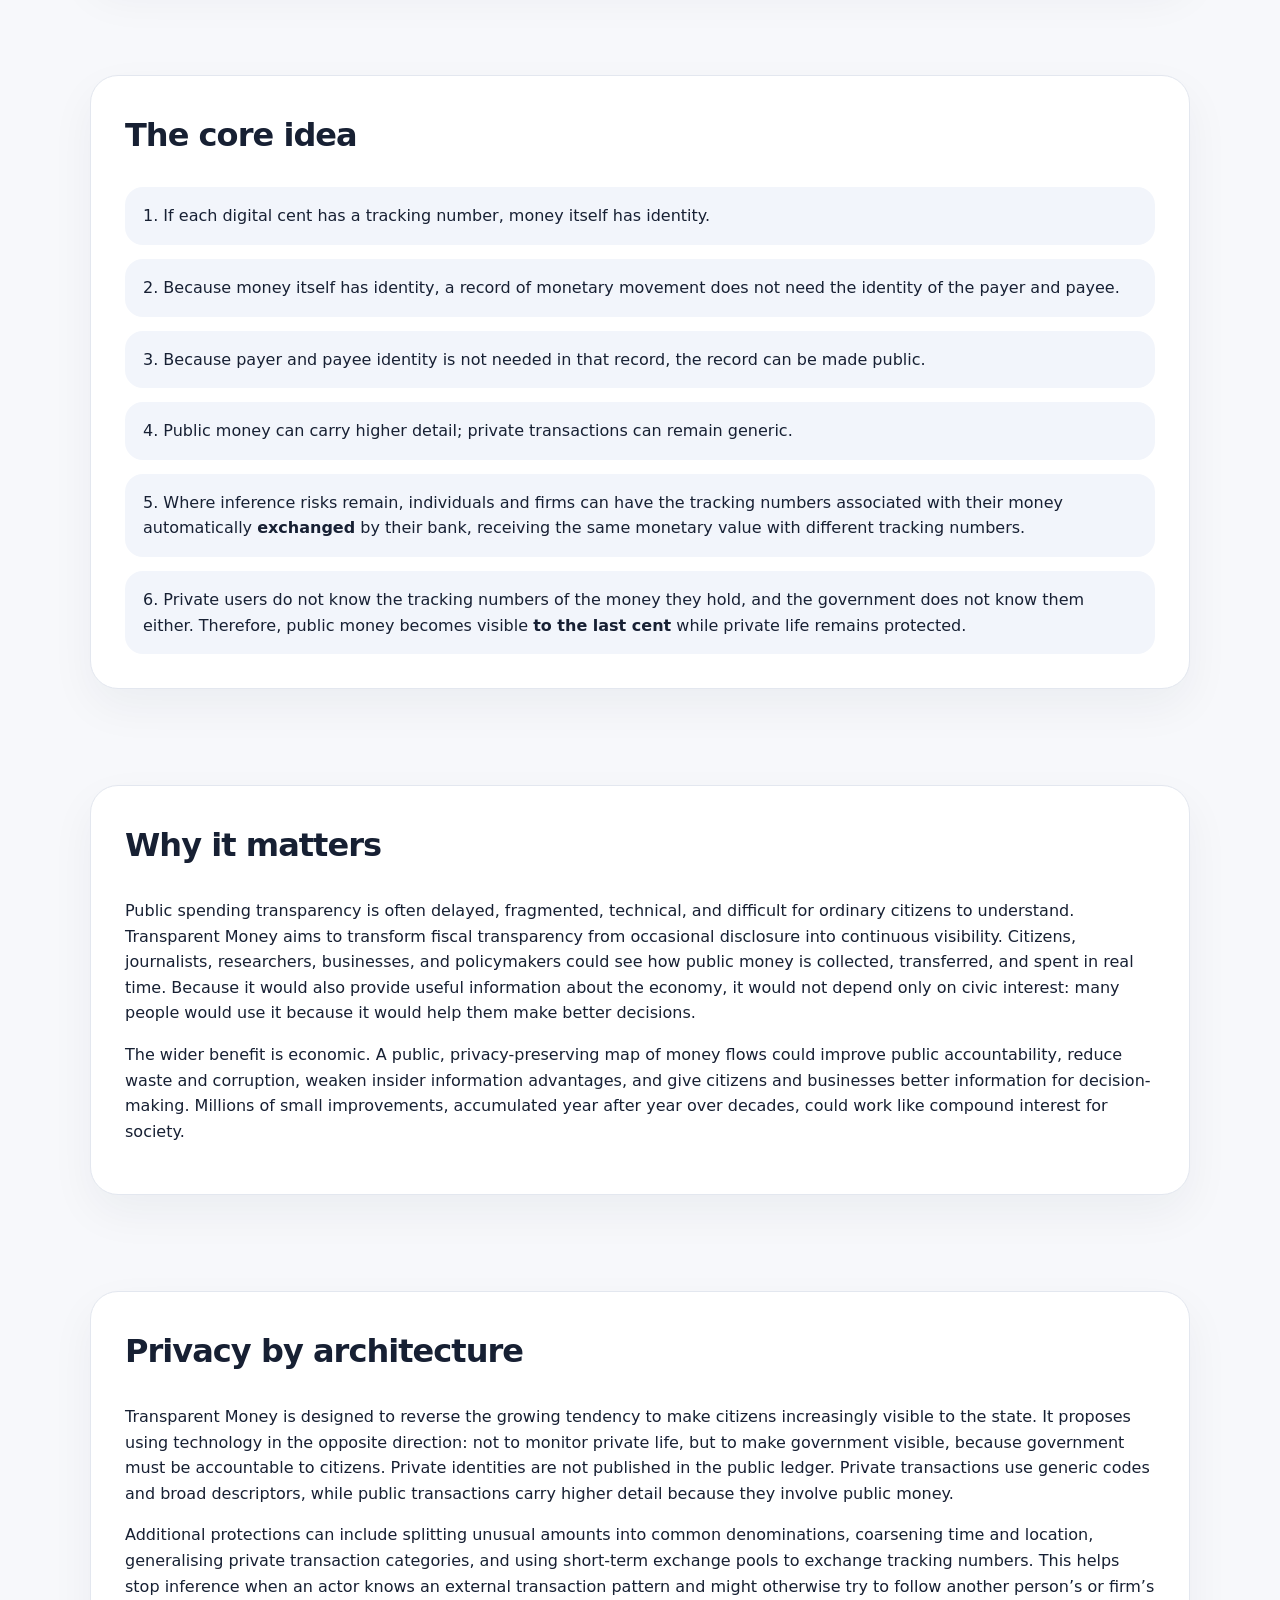
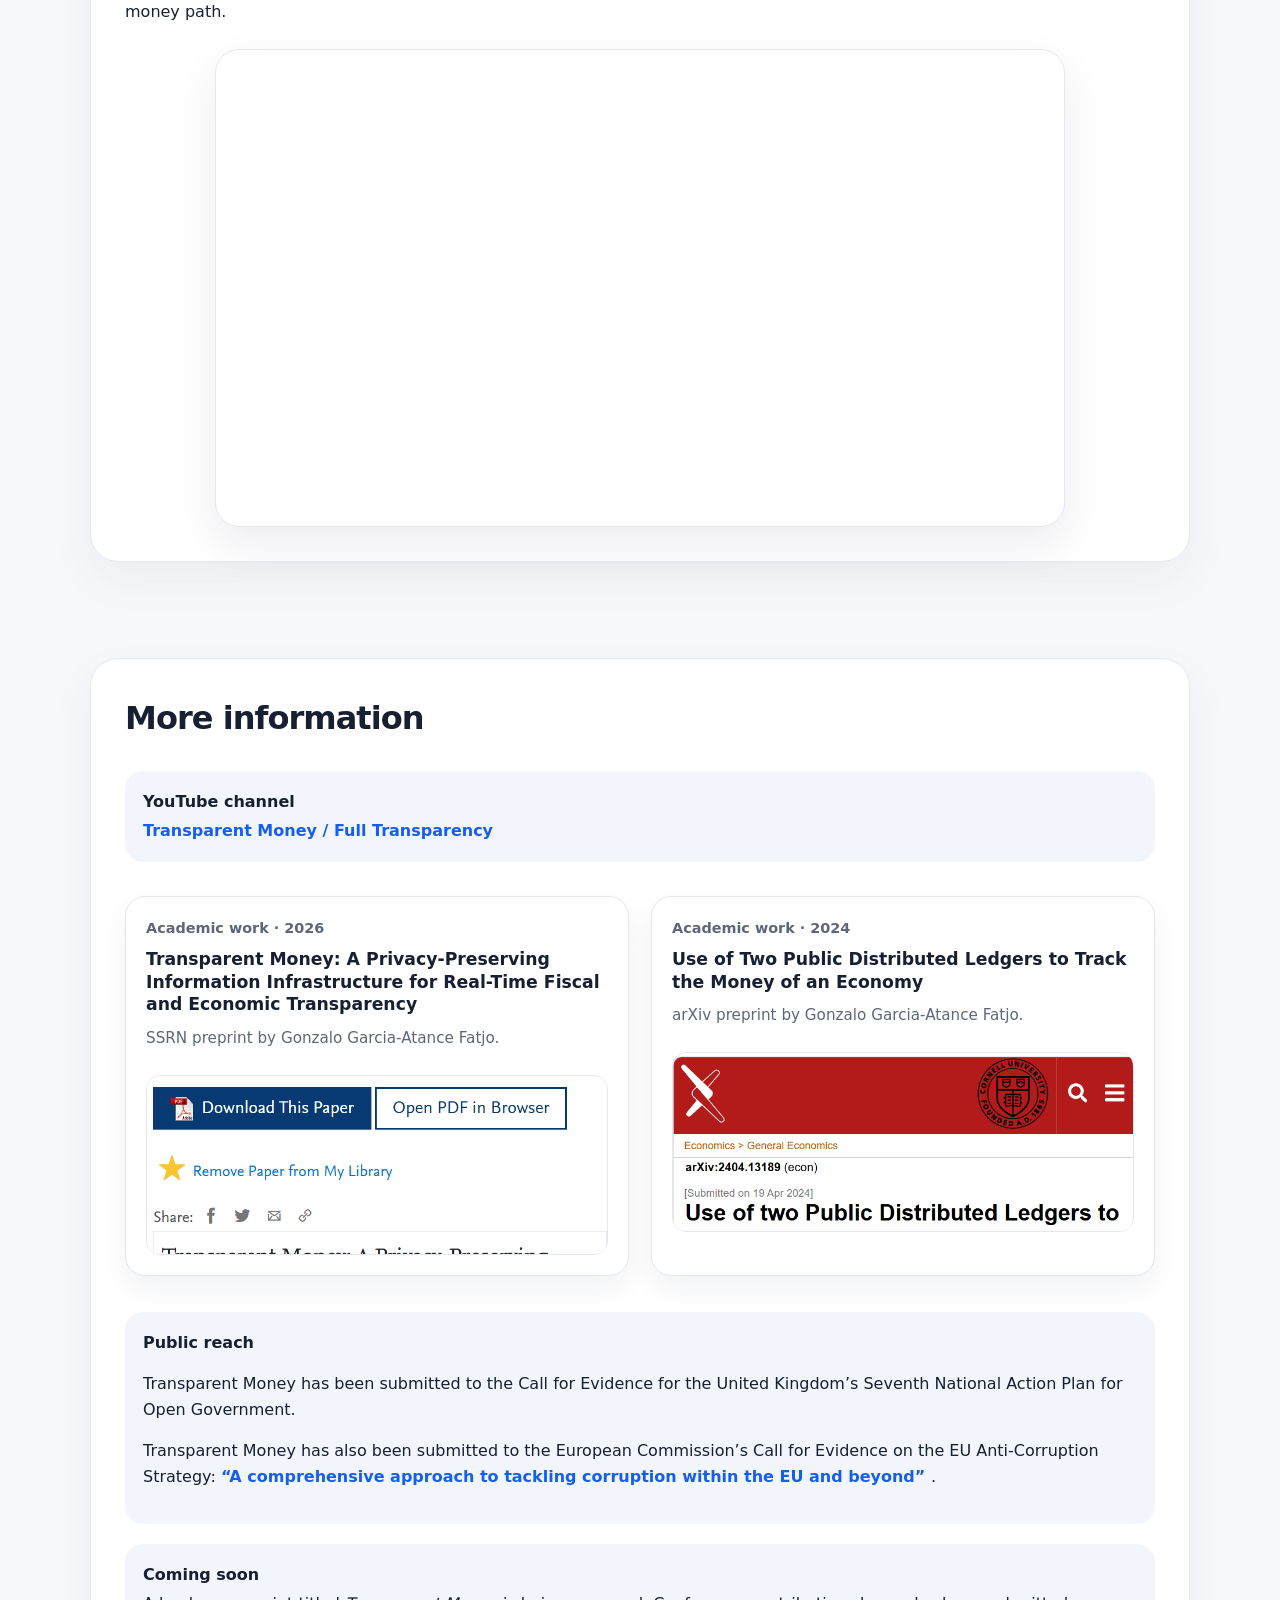
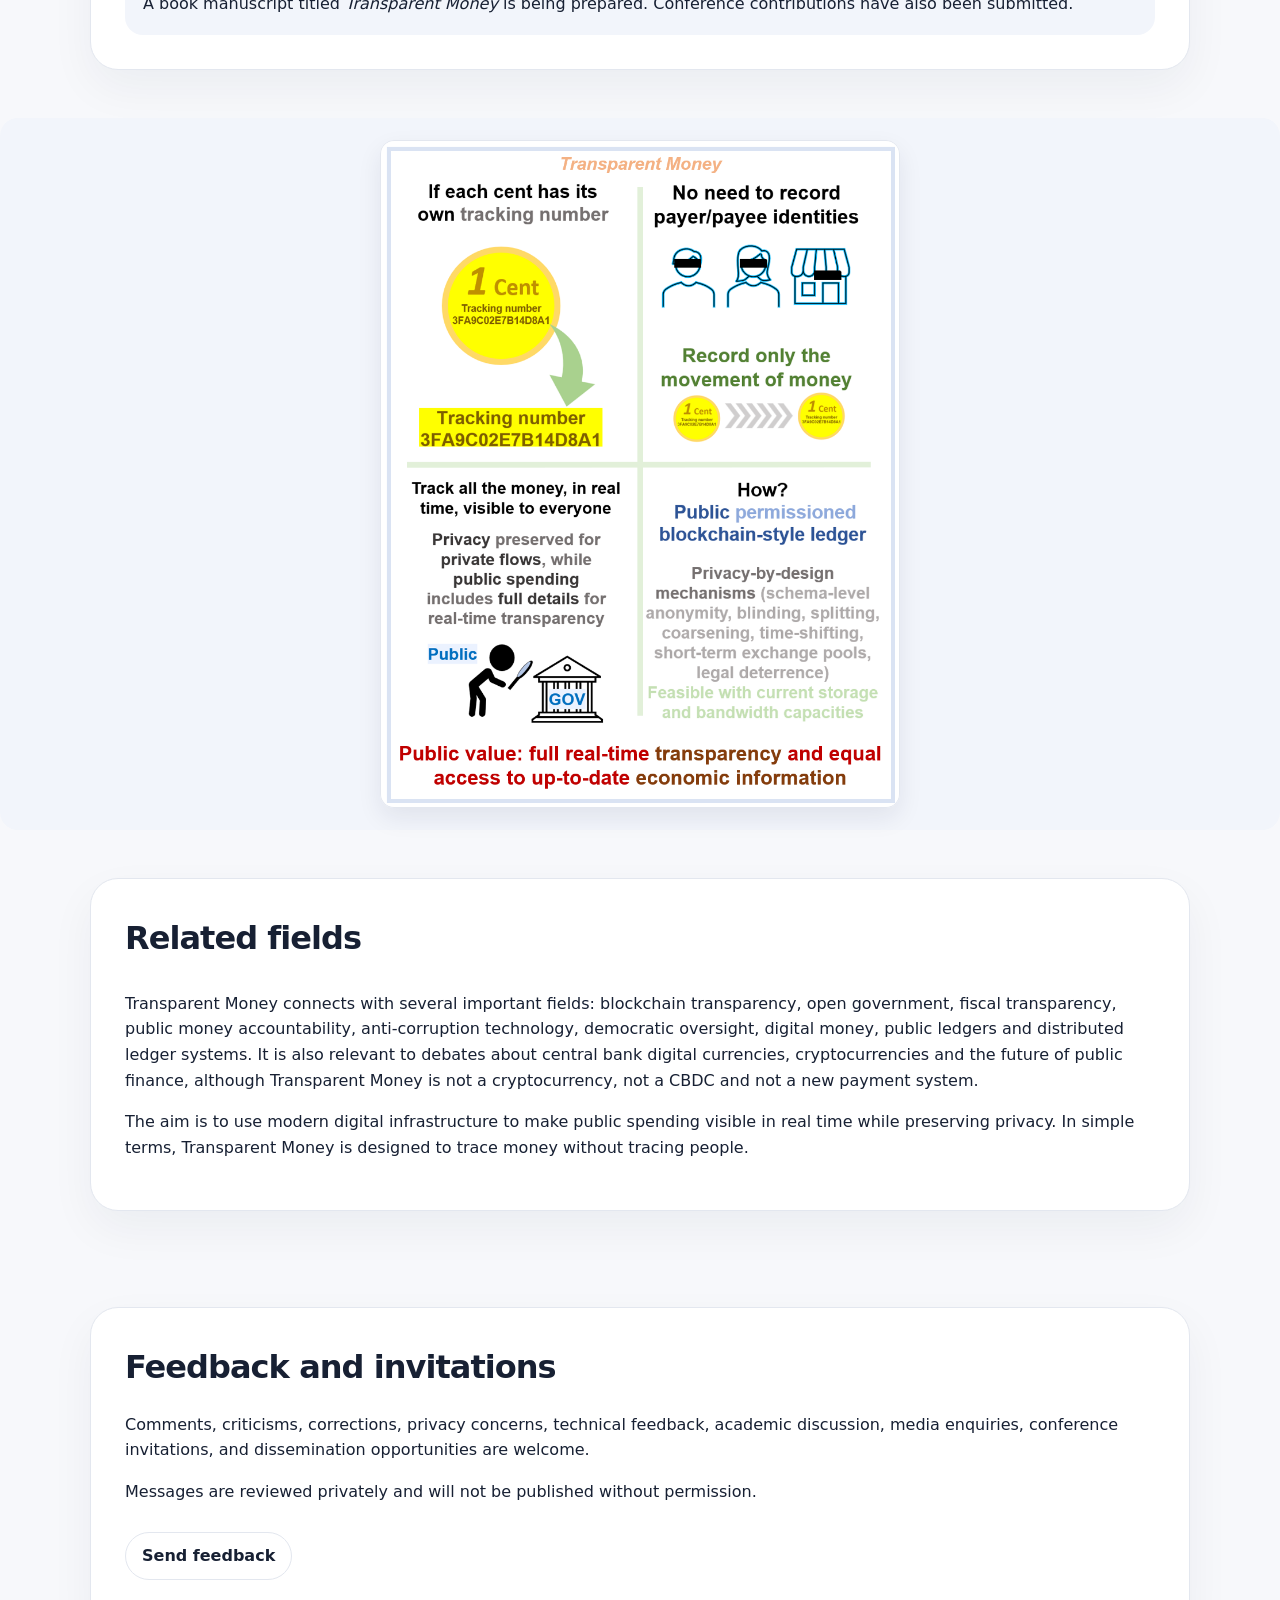
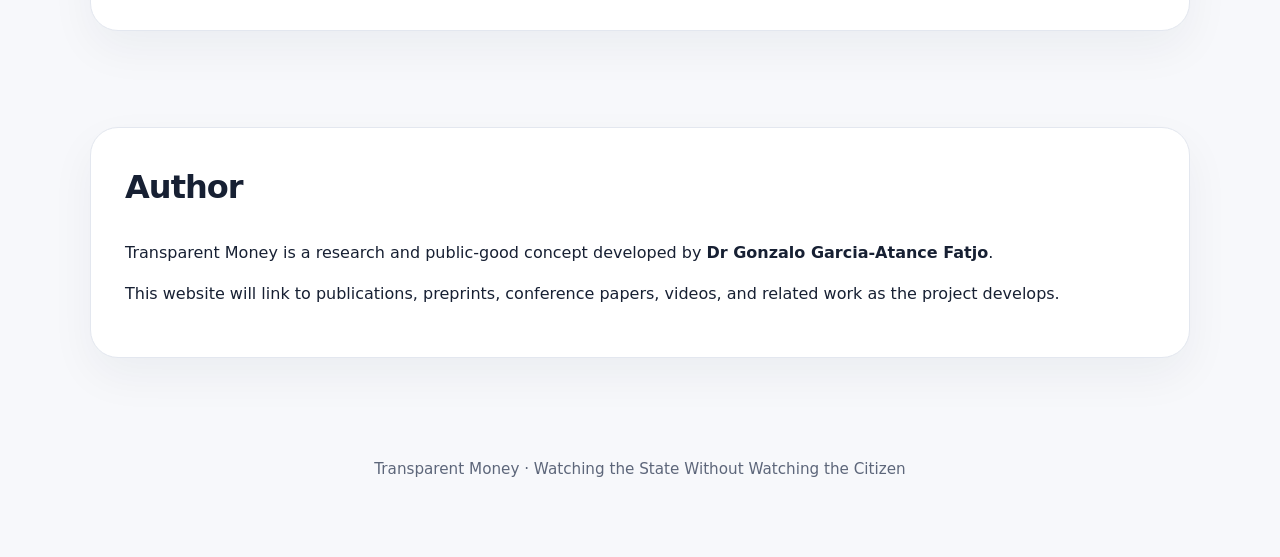
==== commit 872dbad2: "Update index.html" ====
--- a/index.html
+++ b/index.html
@@ -289,9 +289,11 @@
         Messages are reviewed privately and will not be published without permission.
       </p>
 
-      <a class="button-link" href="https://docs.google.com/forms/d/e/1FAIpQLSc7LvFIXS4KbAZzd9t02nY8-HkmIkuot1HaVm0UwmVB2SxO7w/viewform" target="_blank" rel="noopener">
-        Send feedback
-      </a>
+      <p class="feedback-button-wrap">
+        <a class="button-link feedback-button" href="https://docs.google.com/forms/d/e/1FAIpQLSc7LvFIXS4KbAZzd9t02nY8-HkmIkuot1HaVm0UwmVB2SxO7w/viewform" target="_blank" rel="noopener">
+          Send feedback
+        </a>
+      </p>
     </div>
   </div>
 </section>
--- a/style.css
+++ b/style.css
@@ -388,3 +388,16 @@
     border-radius: 10px;
   }
 }
+
+
+.feedback-card {
+  text-align: left;
+}
+
+.feedback-card h2 {
+  margin-bottom: 18px;
+}
+
+.feedback-card .button-link {
+  margin-top: 12px;
+}
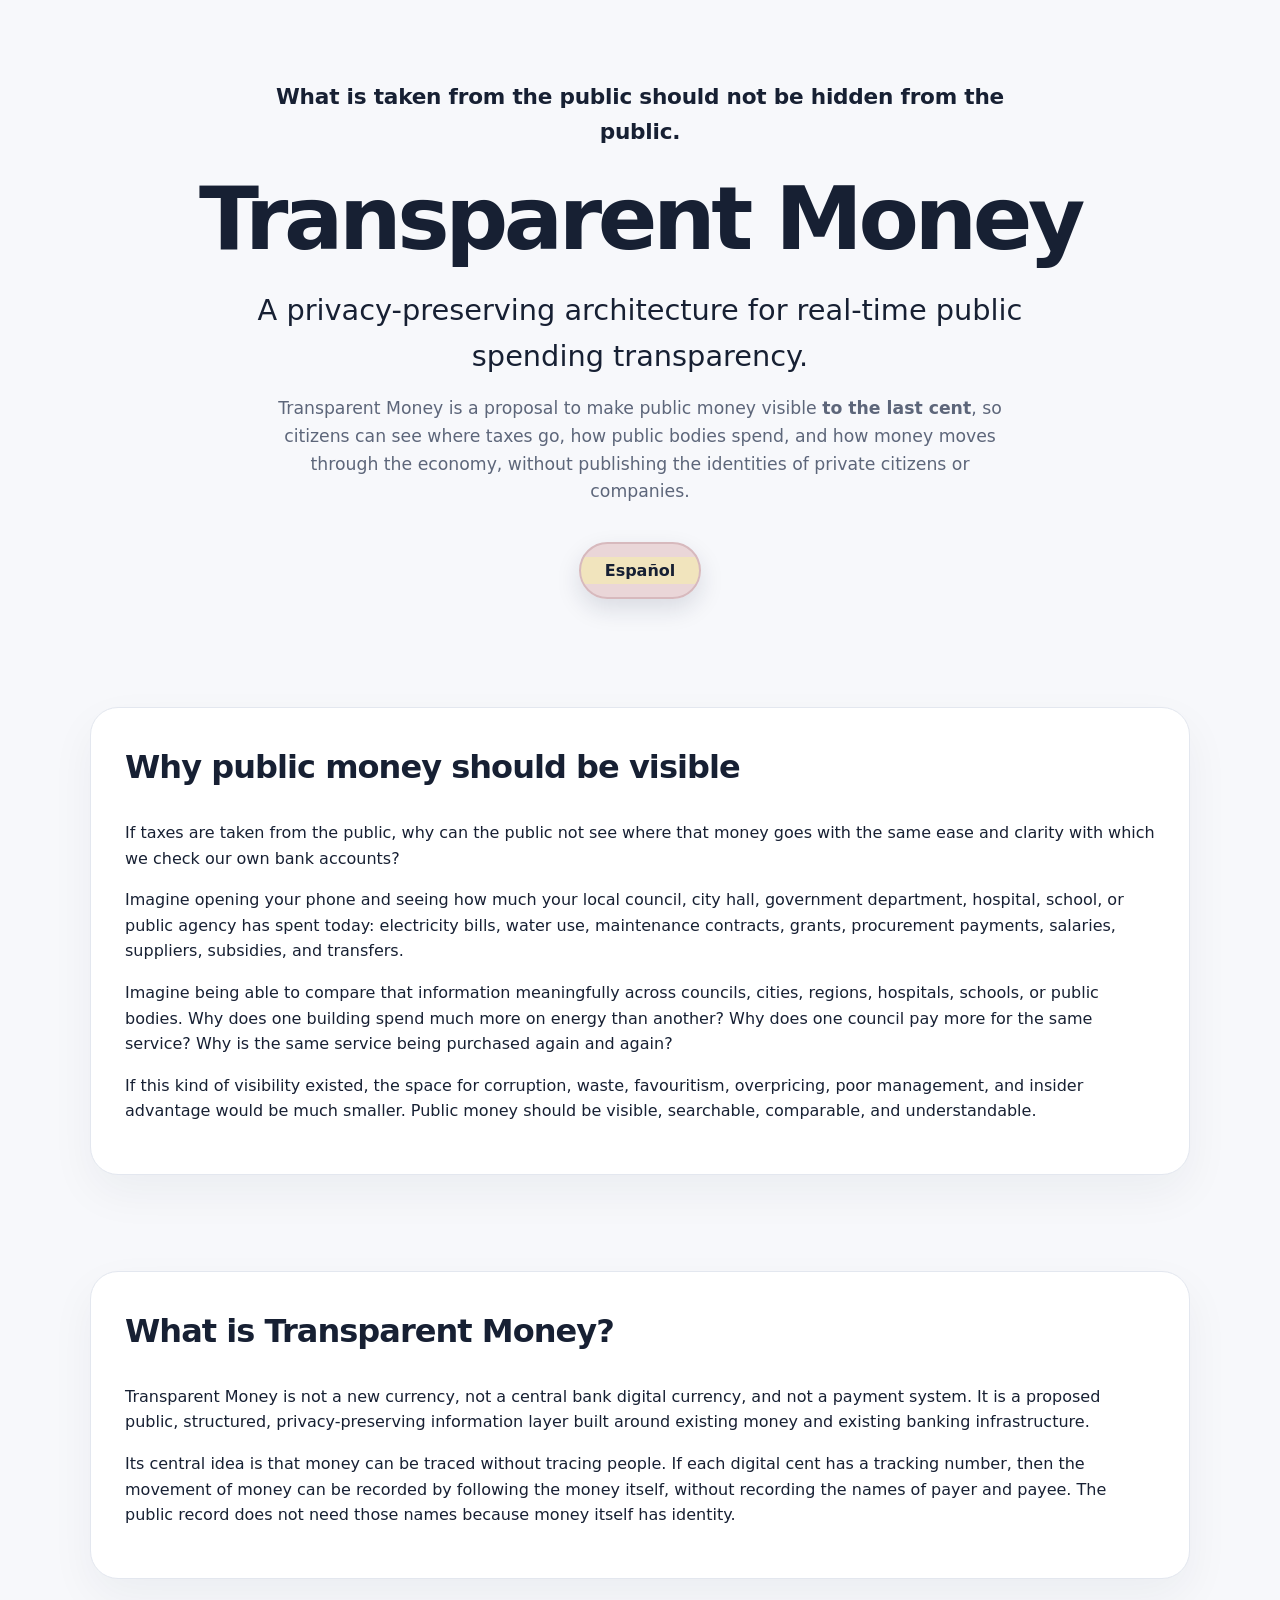
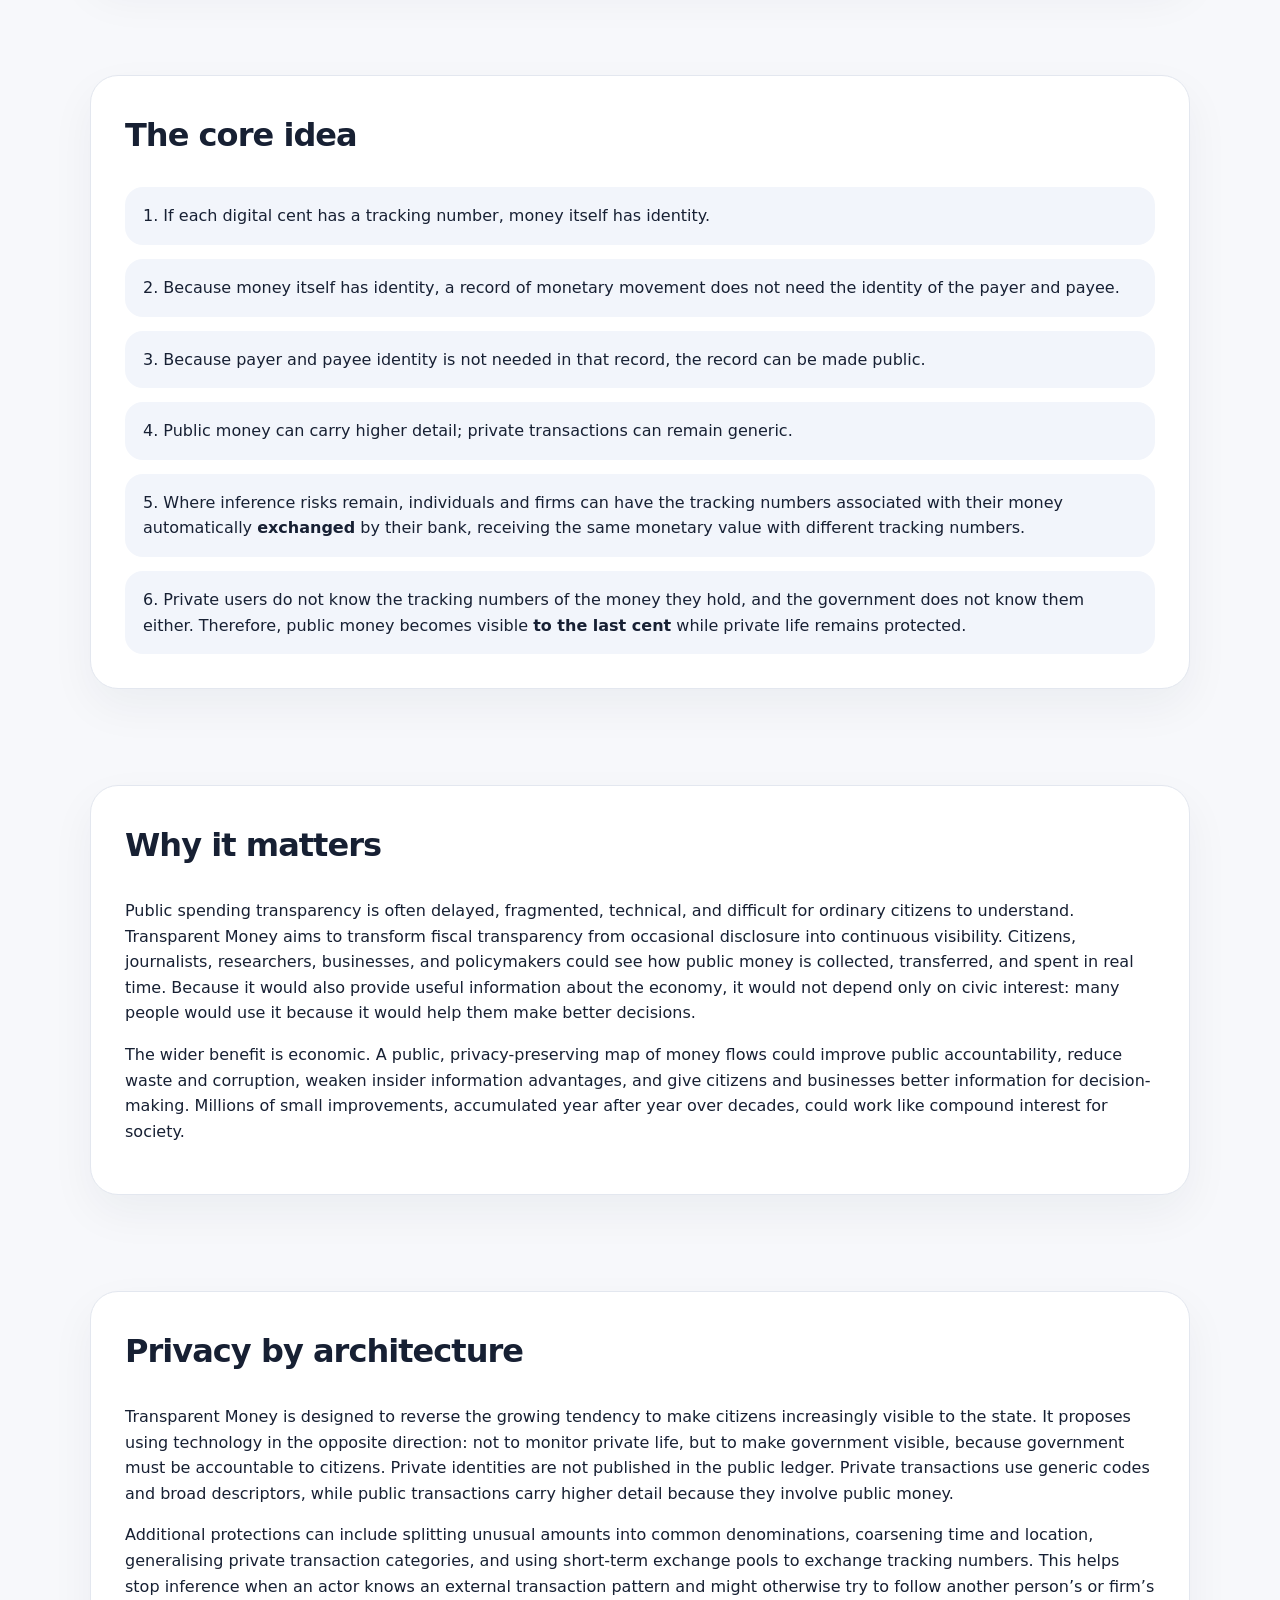
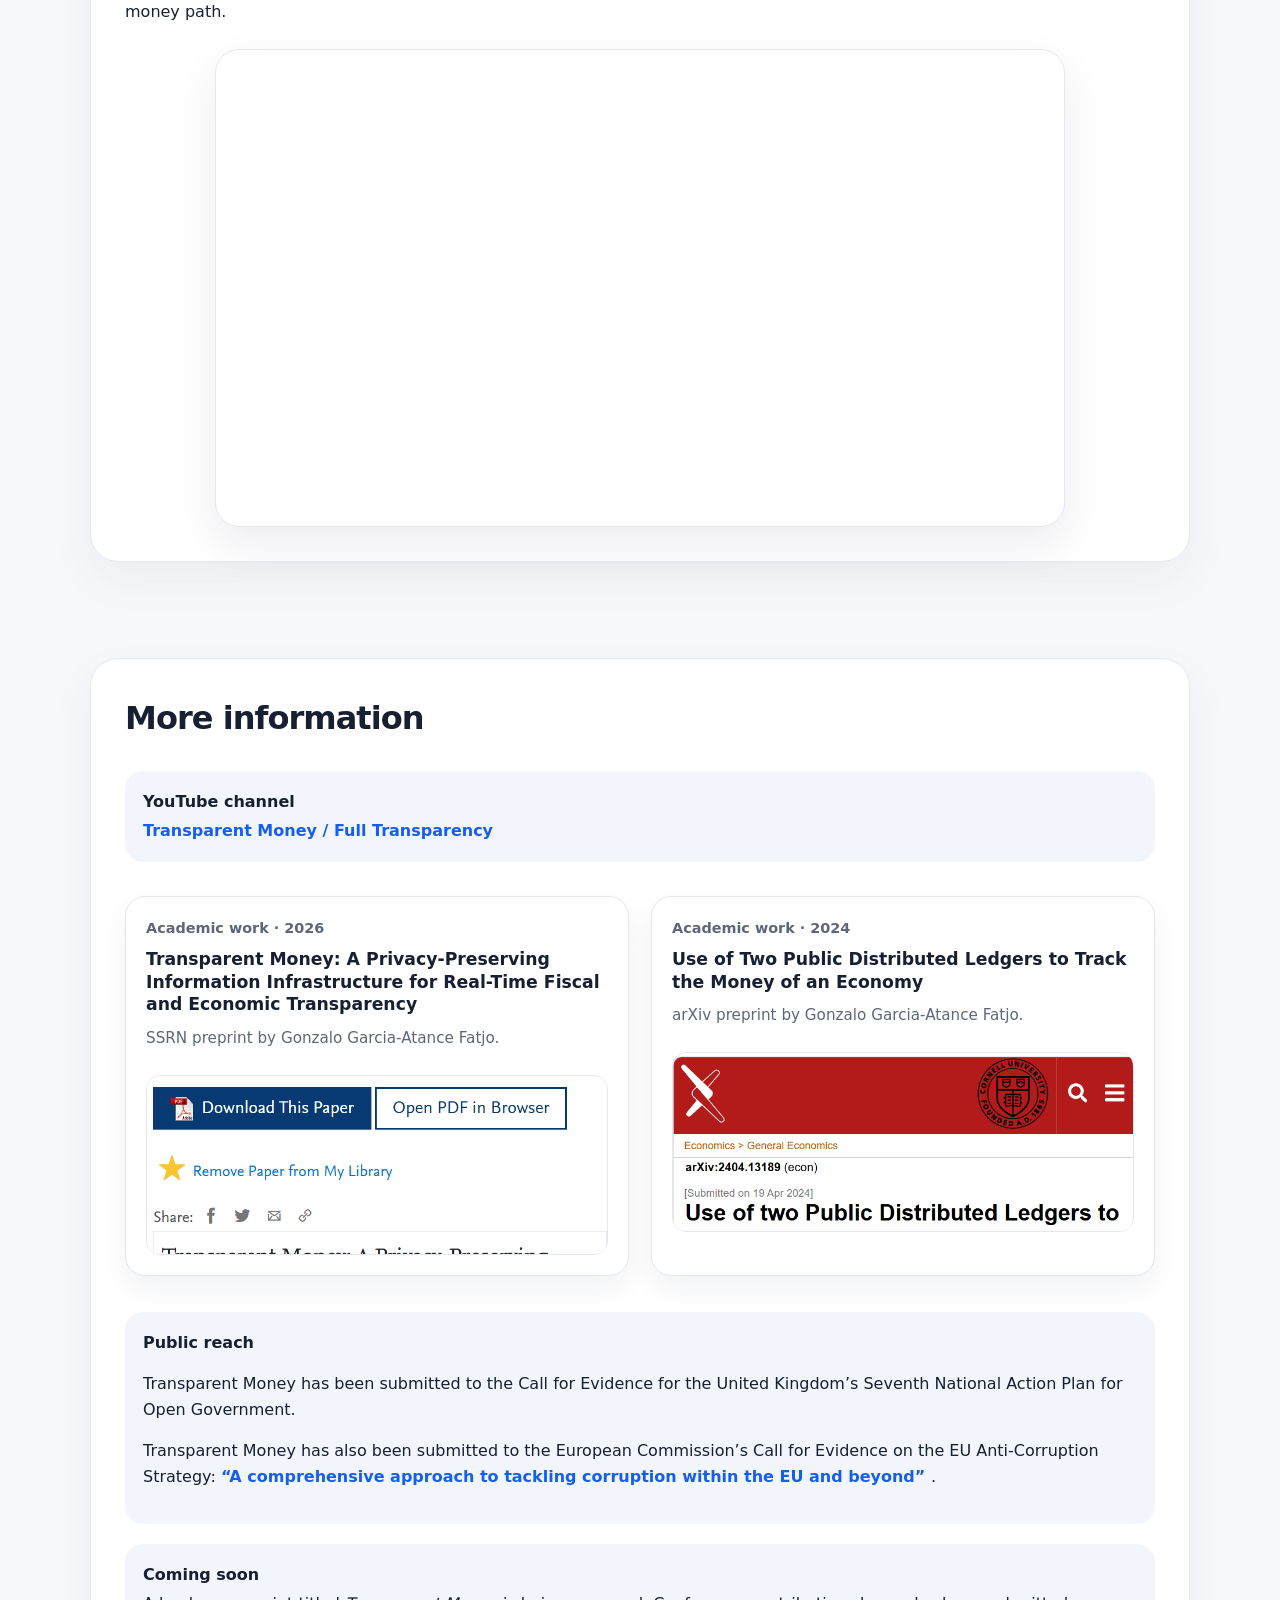
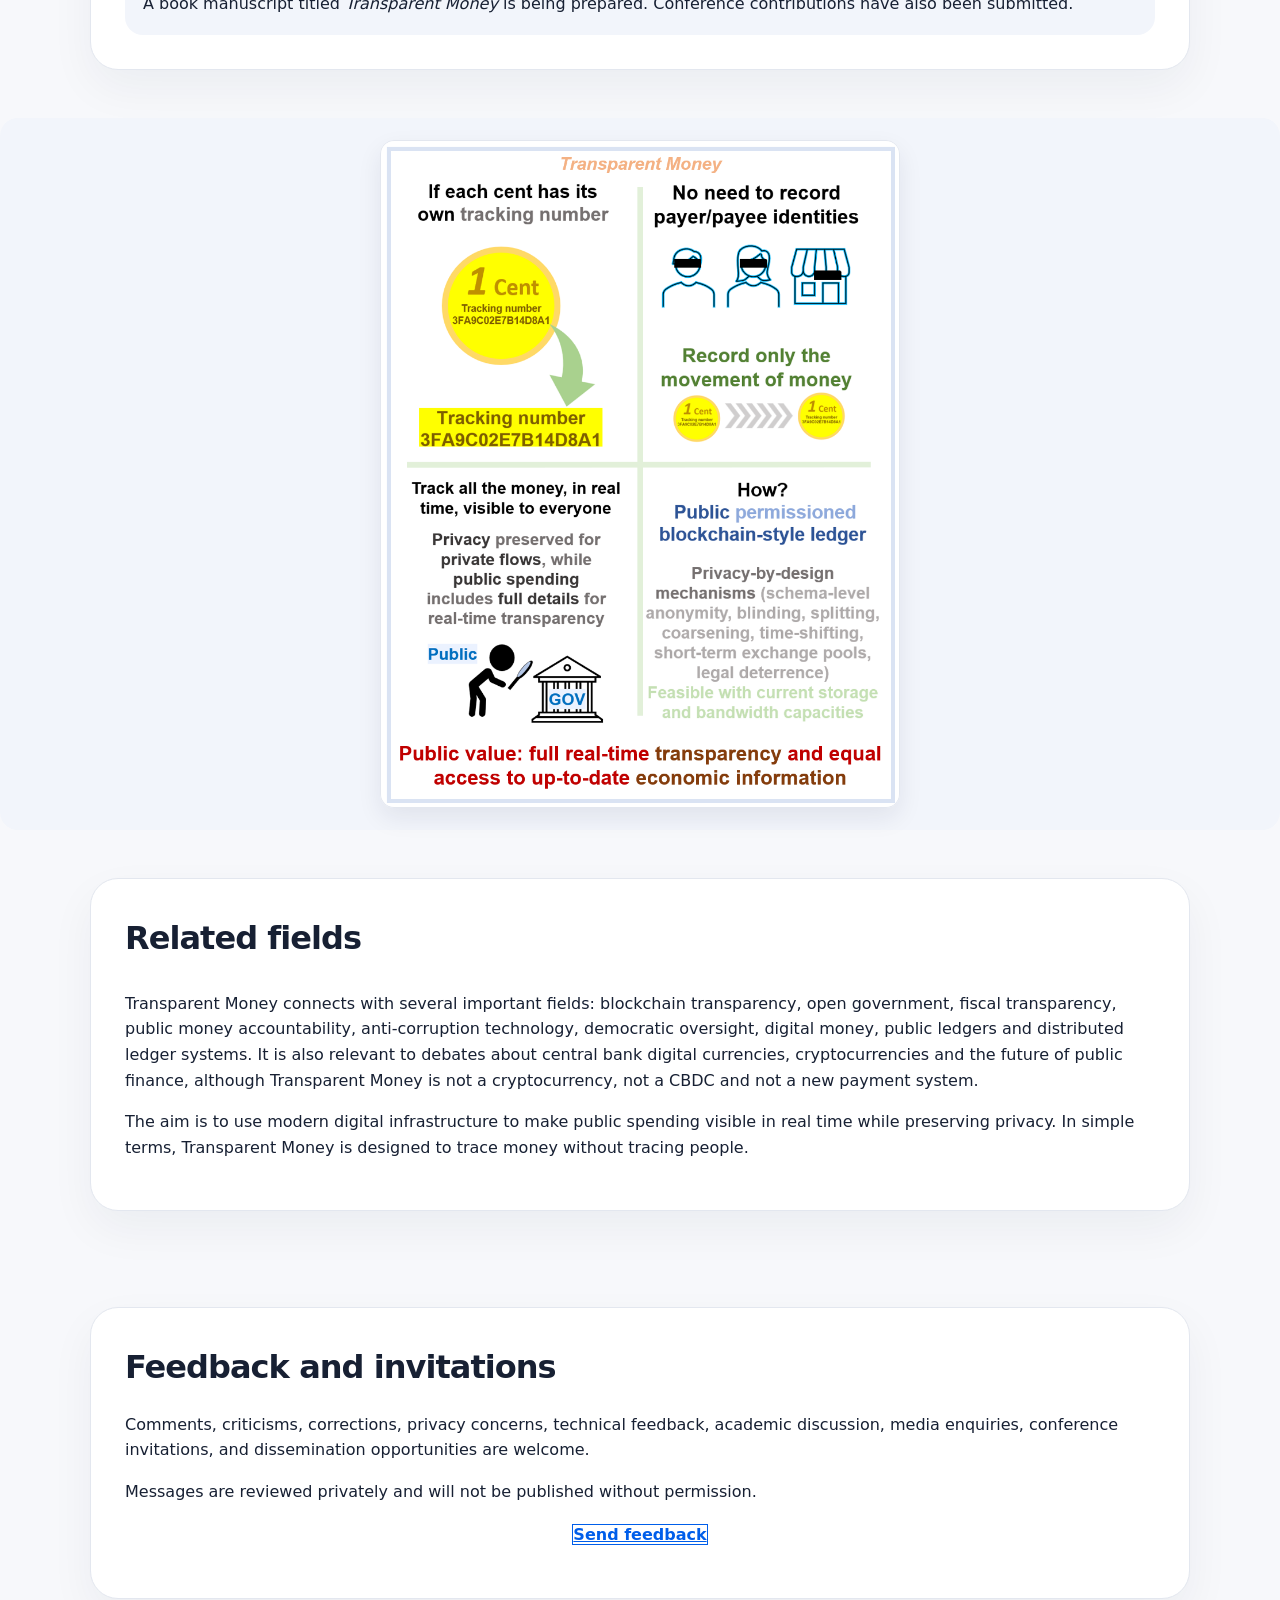
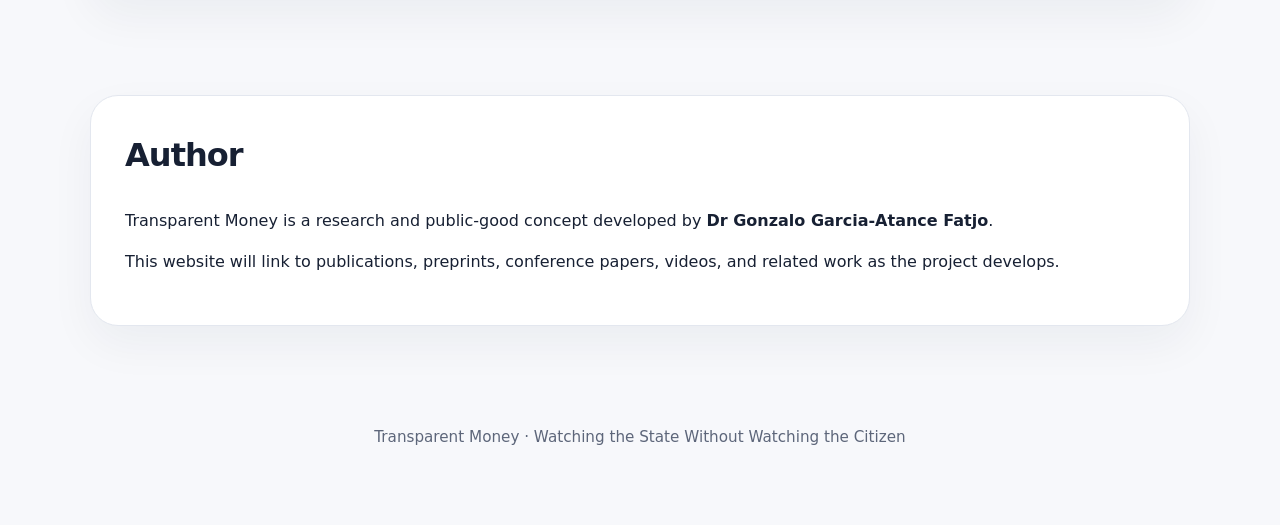
==== commit ec73179a: "Update index.html" ====
--- a/index.html
+++ b/index.html
@@ -289,8 +289,8 @@
         Messages are reviewed privately and will not be published without permission.
       </p>
 
-      <p class="feedback-button-wrap">
-        <a class="button-link feedback-button" href="https://docs.google.com/forms/d/e/1FAIpQLSc7LvFIXS4KbAZzd9t02nY8-HkmIkuot1HaVm0UwmVB2SxO7w/viewform" target="_blank" rel="noopener">
+     <p class="feedback-button-wrap">
+        <a class="feedback-button" href="https://docs.google.com/forms/d/e/1FAIpQLSc7LvFIXS4KbAZzd9t02nY8-HkmIkuot1HaVm0UwmVB2SxO7w/viewform" target="_blank" rel="noopener">
           Send feedback
         </a>
       </p>
--- a/style.css
+++ b/style.css
@@ -401,3 +401,21 @@
 .feedback-card .button-link {
   margin-top: 12px;
 }
+
+.feedback-button-wrap {
+  text-align: center;
+  margin-top: 18px;
+}
+
+.feedback-button {
+  color: #005eea;
+  border: 1px solid #005eea;
+  background: #ffffff;
+  font-weight: 700;
+}
+
+.feedback-button:hover {
+  background: #eef5ff;
+  color: #0049b8;
+  text-decoration: underline;
+}
